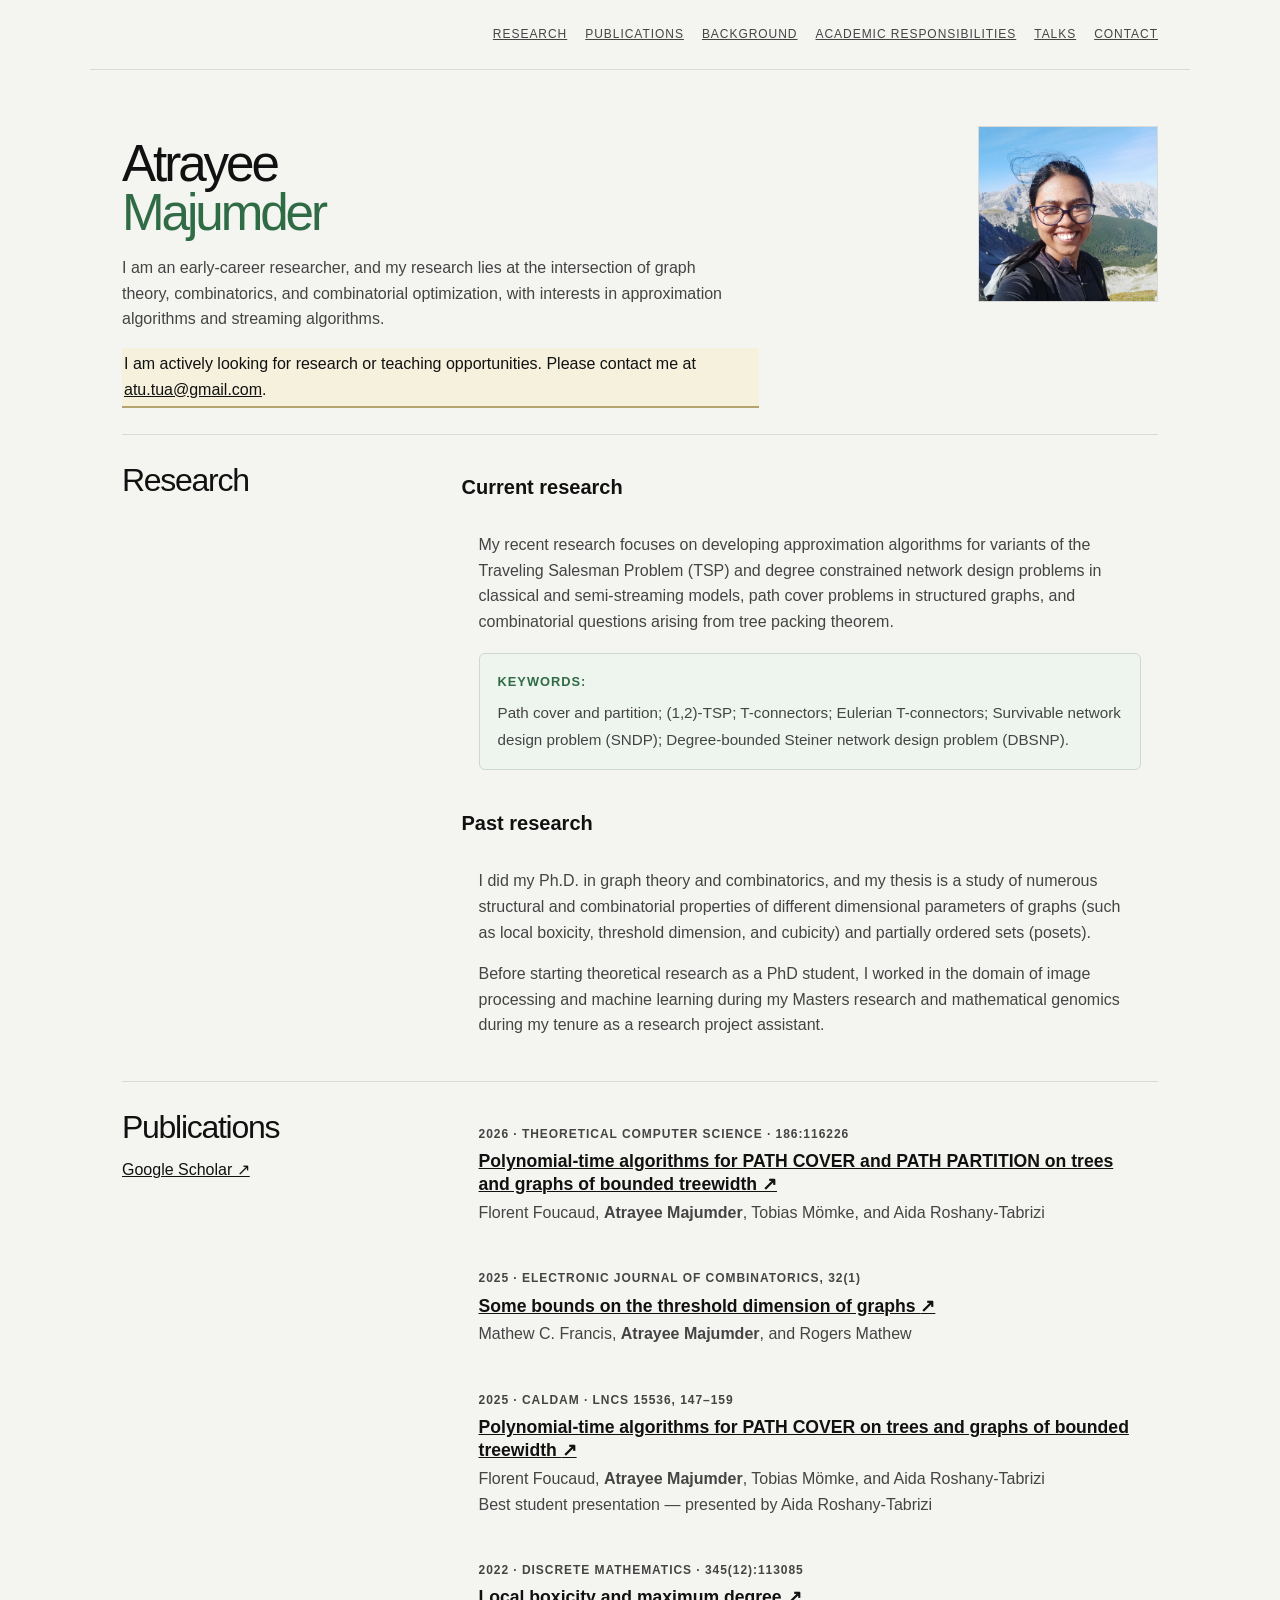
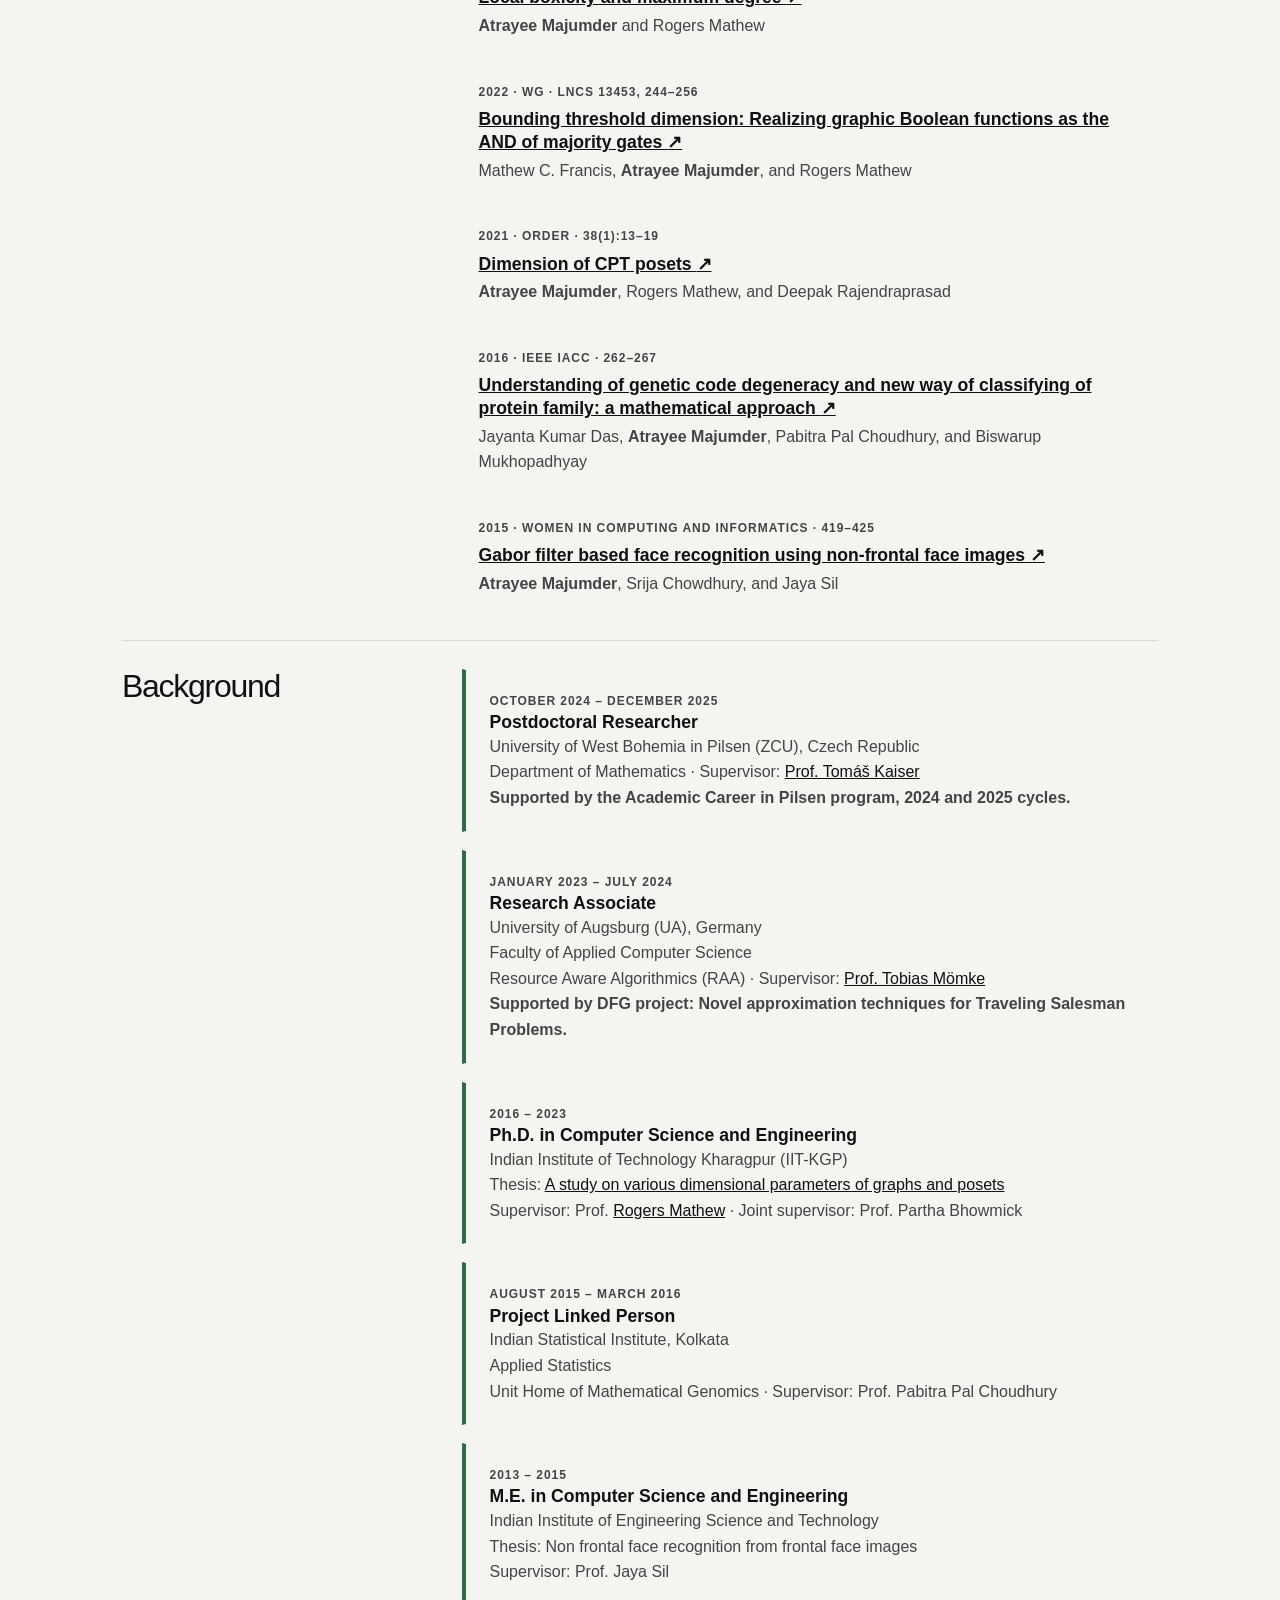
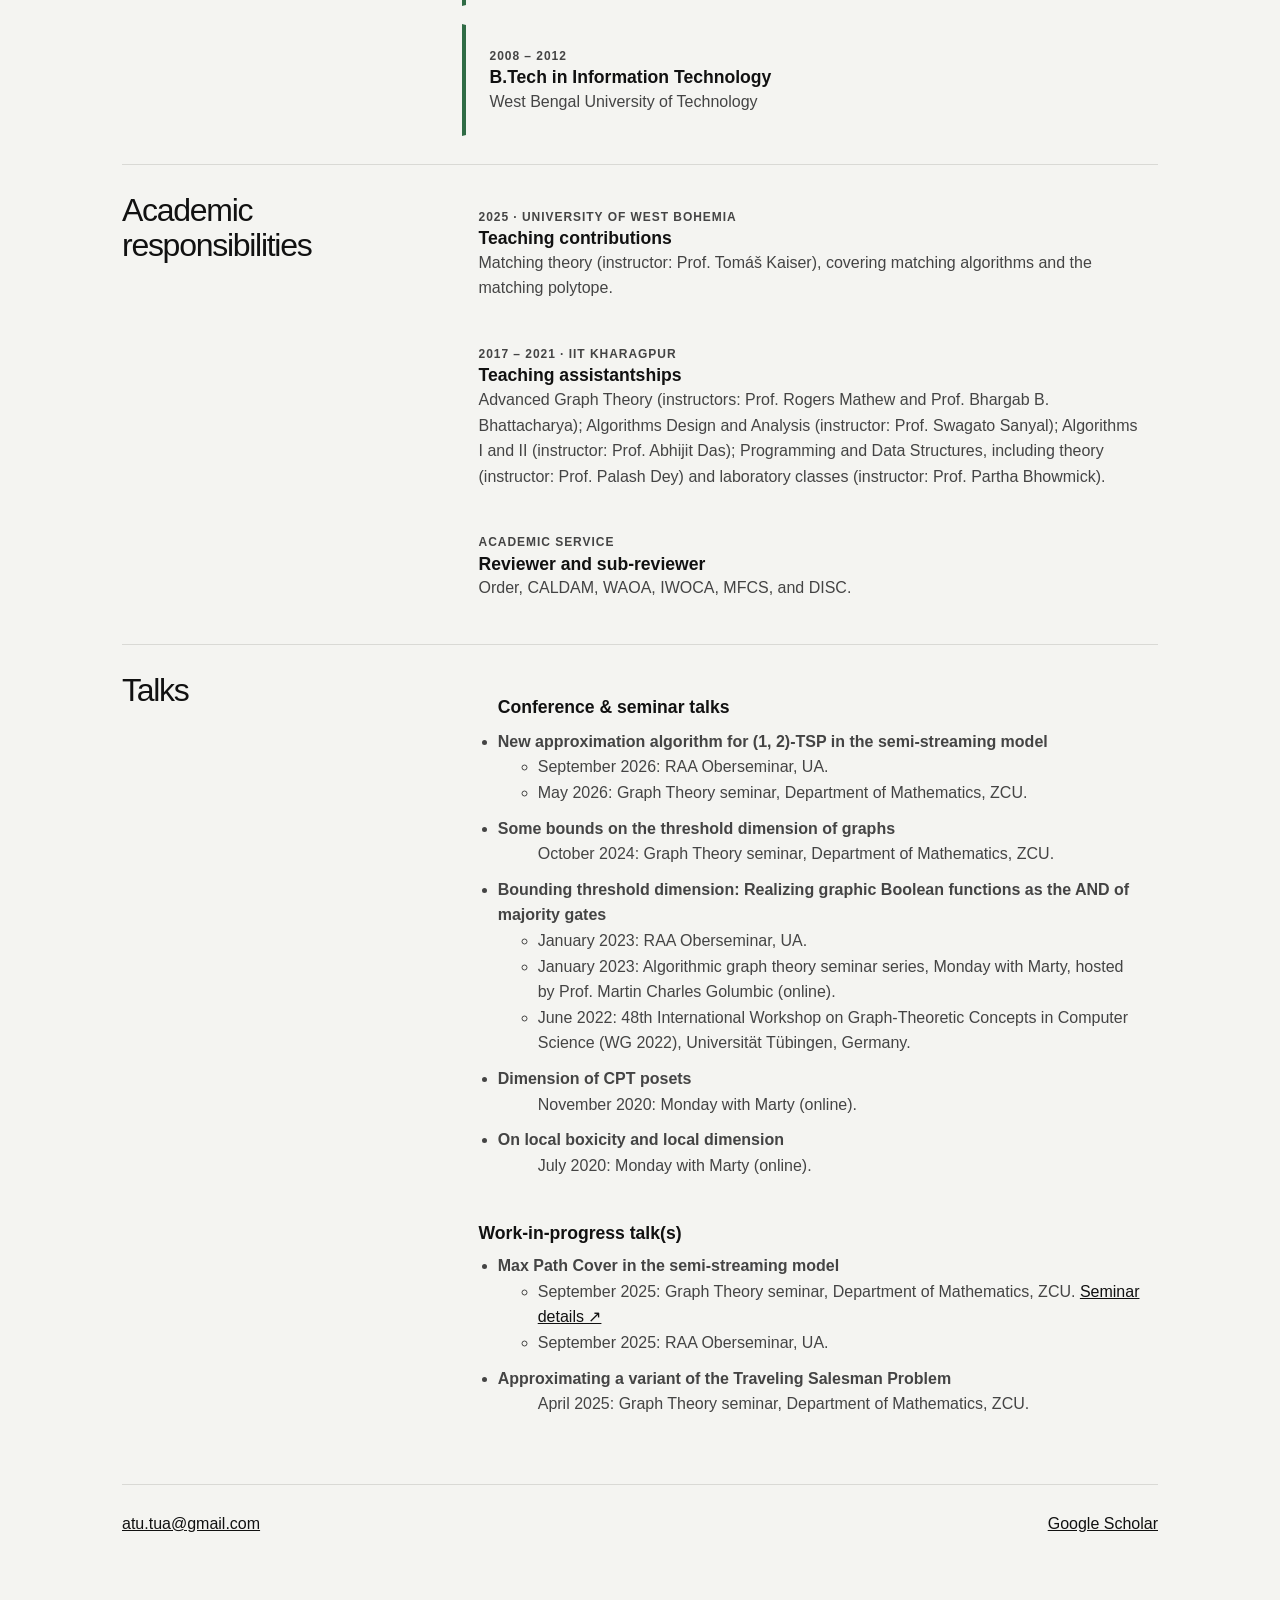
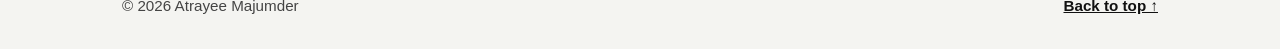
==== index.html @ 5eb3276d "Update index.html" ====
<!doctype html>
<html lang="en">
<head>
<meta charset="utf-8"><meta name="viewport" content="width=device-width,initial-scale=1">
<title>Atrayee Majumder | Graph Theory & Algorithms</title>
<meta name="description" content="Atrayee Majumder's academic website. Research in structural and algorithmic graph theory, combinatorics, approximation algorithms, and combinatorial optimization.">
<meta name="theme-color" content="#132e43">
<link rel="icon" href="favicon.svg" type="image/svg+xml"><link rel="stylesheet" href="styles.css">
</head>
<body>
<a class="skip" href="#main">Skip to content</a>
<header class="header"><nav aria-label="Main navigation"><a href="#research">Research</a><a href="#publications">Publications</a><a href="#experience">Background</a><a href="#teaching">Academic responsibilities</a><a href="#talks">Talks</a><a href="#contact">Contact</a></nav></header>
<main id="main">
<section class="hero" id="home"><div class="hero-copy"><h1>Atrayee<br><em>Majumder</em></h1><p class="bio">I am an early-career researcher, and my research lies at the intersection of graph theory, combinatorics, and combinatorial optimization, with interests in approximation algorithms and streaming algorithms.</p><p class="opportunity-highlight">I am actively looking for research or teaching opportunities. Please contact me at <a href="mailto:atu.tua@gmail.com">atu.tua@gmail.com</a>.</p></div><div class="hero-photo"><img src="IMG_20230916_101244.jpg" alt="Atrayee Majumder"></div></section>
<section class="section" id="research"><div class="section-heading"><h2>Research</h2></div><div class="section-body"><div class="research-subsection"><h3 class="research-subsection-title">Current research</h3><div class="research-item"><p>My recent research focuses on developing approximation algorithms for variants of the Traveling Salesman Problem (TSP) and degree constrained network design problems in classical and semi-streaming models, path cover problems in structured graphs, and combinatorial questions arising from tree packing theorem.</p><p class="research-keywords"><strong>Keywords:</strong> Path cover and partition; (1,2)-TSP; T-connectors; Eulerian T-connectors; Survivable network design problem (SNDP); Degree-bounded Steiner network design problem (DBSNP).</p></div></div><div class="research-subsection"><h3 class="research-subsection-title">Past research</h3><div class="research-item"><p>I did my Ph.D. in graph theory and combinatorics, and my thesis is a study of numerous structural and combinatorial properties of different dimensional parameters of graphs (such as local boxicity, threshold dimension, and cubicity) and partially ordered sets (posets).</p><p>Before starting theoretical research as a PhD student, I worked in the domain of image processing and machine learning during my Masters research and mathematical genomics during my tenure as a research project assistant.</p></div></div></div></section>
<section class="section publications" id="publications"><div class="section-heading"><h2>Publications</h2><a class="text-link" href="https://scholar.google.com/citations?user=UBncRQYAAAAJ&amp;hl=en">Google Scholar ↗</a></div><div class="section-body">
<article class="paper"><p class="venue">2026 · Theoretical Computer Science · 186:116226</p><h3><a href="https://www.sciencedirect.com/science/article/pii/S030439752600455X?via%3Dihub">Polynomial-time algorithms for PATH COVER and PATH PARTITION on trees and graphs of bounded treewidth <span aria-hidden="true">↗</span></a></h3><p>Florent Foucaud, <strong>Atrayee Majumder</strong>, Tobias Mömke, and Aida Roshany-Tabrizi</p></article>
<article class="paper"><p class="venue">2025 · Electronic Journal of Combinatorics, 32(1)</p><h3><a href="https://www.combinatorics.org/ojs/index.php/eljc/article/view/v32i1p33">Some bounds on the threshold dimension of graphs <span aria-hidden="true">↗</span></a></h3><p>Mathew C. Francis, <strong>Atrayee Majumder</strong>, and Rogers Mathew</p></article>
<article class="paper"><p class="venue">2025 · CALDAM · LNCS 15536, 147–159</p><h3><a href="https://doi.org/10.1007/978-3-031-83438-7_13">Polynomial-time algorithms for PATH COVER on trees and graphs of bounded treewidth <span aria-hidden="true">↗</span></a></h3><p>Florent Foucaud, <strong>Atrayee Majumder</strong>, Tobias Mömke, and Aida Roshany-Tabrizi</p><p class="note">Best student presentation — presented by Aida Roshany-Tabrizi</p></article>
<article class="paper"><p class="venue">2022 · Discrete Mathematics · 345(12):113085</p><h3><a href="https://doi.org/10.1016/j.disc.2022.113085">Local boxicity and maximum degree <span aria-hidden="true">↗</span></a></h3><p><strong>Atrayee Majumder</strong> and Rogers Mathew</p></article>
<article class="paper"><p class="venue">2022 · WG · LNCS 13453, 244–256</p><h3><a href="https://doi.org/10.1007/978-3-031-15914-5_18">Bounding threshold dimension: Realizing graphic Boolean functions as the AND of majority gates <span aria-hidden="true">↗</span></a></h3><p>Mathew C. Francis, <strong>Atrayee Majumder</strong>, and Rogers Mathew</p></article>
<article class="paper"><p class="venue">2021 · Order · 38(1):13–19</p><h3><a href="https://doi.org/10.1007/s11083-020-09524-5">Dimension of CPT posets <span aria-hidden="true">↗</span></a></h3><p><strong>Atrayee Majumder</strong>, Rogers Mathew, and Deepak Rajendraprasad</p></article>
<article class="paper"><p class="venue">2016 · IEEE IACC · 262–267</p><h3><a href="https://ieeexplore.ieee.org/abstract/document/7544846">Understanding of genetic code degeneracy and new way of classifying of protein family: a mathematical approach <span aria-hidden="true">↗</span></a></h3><p>Jayanta Kumar Das, <strong>Atrayee Majumder</strong>, Pabitra Pal Choudhury, and Biswarup Mukhopadhyay</p></article>
<article class="paper"><p class="venue">2015 · Women in Computing and Informatics · 419–425</p><h3><a href="https://doi.org/10.1145/2791405.2791505">Gabor filter based face recognition using non-frontal face images <span aria-hidden="true">↗</span></a></h3><p><strong>Atrayee Majumder</strong>, Srija Chowdhury, and Jaya Sil</p></article>
</div></section>
<section class="section" id="experience"><div class="section-heading"><p class="eyebrow">03 / Experience</p><h2>Background</h2></div><div class="section-body"><div class="timeline"><article><p class="venue">October 2024 – December 2025</p><h3>Postdoctoral Researcher</h3><p class="institution">University of West Bohemia in Pilsen (ZCU), Czech Republic</p><p>Department of Mathematics · Supervisor: <a href="https://home.zcu.cz/~kaisert/">Prof. Tomáš Kaiser</a></p><p class="note"><strong>Supported by the Academic Career in Pilsen program, 2024 and 2025 cycles.</strong></p></article><article><p class="venue">January 2023 – July 2024</p><h3>Research Associate</h3><p class="institution">University of Augsburg (UA), Germany</p><p>Faculty of Applied Computer Science <br>Resource Aware Algorithmics (RAA) · Supervisor: <a href="https://www.uni-augsburg.de/de/fakultaet/fai/informatik/prof/raa/team/tm/">Prof. Tobias Mömke</a></p><p class="note"><strong>Supported by DFG project: Novel approximation techniques for Traveling Salesman Problems.</strong></p></article><article><p class="venue">2016 – 2023</p><h3>Ph.D. in Computer Science and Engineering</h3><p class="institution">Indian Institute of Technology Kharagpur (IIT-KGP)</p><p>Thesis: <a href="http://www.idr.iitkgp.ac.in/xmlui/handle/123456789/13426">A study on various dimensional parameters of graphs and posets</a></p><p class="note">Supervisor: Prof. <a href="https://people.iith.ac.in/rogers/">Rogers Mathew</a> · Joint supervisor: Prof. Partha Bhowmick</p></article><article><p class="venue">August 2015 – March 2016</p><h3>Project Linked Person</h3><p class="institution">Indian Statistical Institute, Kolkata</p><p> Applied Statistics <br> Unit Home of Mathematical Genomics · Supervisor: Prof. Pabitra Pal Choudhury</p></article><article><p class="venue">2013 – 2015</p><h3>M.E. in Computer Science and Engineering</h3><p class="institution">Indian Institute of Engineering Science and Technology</p><p>Thesis: Non frontal face recognition from frontal face images</p><p class="note">Supervisor: Prof. Jaya Sil</p></article><article><p class="venue">2008 – 2012</p><h3>B.Tech in Information Technology</h3><p>West Bengal University of Technology</p></article></div></div></section>
<section class="section" id="teaching"><div class="section-heading"><h2>Academic responsibilities</h2></div><div class="section-body"><article class="teaching-block"><p class="venue">2025 · University of West Bohemia</p><h3>Teaching contributions</h3><p>Matching theory (instructor: Prof. Tomáš Kaiser), covering matching algorithms and the matching polytope.</p></article><article class="teaching-block"><p class="venue">2017 – 2021 · IIT Kharagpur</p><h3>Teaching assistantships</h3><p>Advanced Graph Theory (instructors: Prof. Rogers Mathew and Prof. Bhargab B. Bhattacharya); Algorithms Design and Analysis (instructor: Prof. Swagato Sanyal); Algorithms I and II (instructor: Prof. Abhijit Das); Programming and Data Structures, including theory (instructor: Prof. Palash Dey) and laboratory classes (instructor: Prof. Partha Bhowmick).</p></article><article class="teaching-block"><p class="venue">Academic service</p><h3>Reviewer and sub-reviewer</h3><p>Order, CALDAM, WAOA, IWOCA, MFCS, and DISC.</p></article></div></section>
<section class="section" id="talks"><div class="section-heading"><h2>Talks</h2></div><div class="section-body"><article class="teaching-block"><ul class="talks"><h3>Conference & seminar talks</h3><li><strong>New approximation algorithm for (1, 2)-TSP in the semi-streaming model</strong><ul><li>September 2026: RAA Oberseminar, UA.</li><li>May 2026: Graph Theory seminar, Department of Mathematics, ZCU.</li></ul></li><li><strong>Some bounds on the threshold dimension of graphs</strong><ul>October 2024: Graph Theory seminar, Department of Mathematics, ZCU.</ul></li><li><strong>Bounding threshold dimension: Realizing graphic Boolean functions as the AND of majority gates</strong><ul><li>January 2023: RAA Oberseminar, UA.</li><li>January 2023: Algorithmic graph theory seminar series, Monday with Marty, hosted by Prof. Martin Charles Golumbic (online).</li><li>June 2022: 48th International Workshop on Graph-Theoretic Concepts in Computer Science (WG 2022), Universität Tübingen, Germany.</li></ul></li><li><strong>Dimension of CPT posets</strong><ul>November 2020: Monday with Marty (online).</ul></li><li><strong>On local boxicity and local dimension</strong><ul>July 2020: Monday with Marty (online).</ul></li></ul></article><article class="teaching-block"><h3>Work-in-progress talk(s)</h3><ul class="talks"><li><strong>Max Path Cover in the semi-streaming model</strong><ul><li>September 2025: Graph Theory seminar, Department of Mathematics, ZCU. <a href="https://iti.zcu.cz/ce-iti/seminars/250930_Majumder.pdf">Seminar details ↗</a></li><li>September 2025: RAA Oberseminar, UA.</li></ul></li><li><strong>Approximating a variant of the Traveling Salesman Problem</strong><ul>April 2025: Graph Theory seminar, Department of Mathematics, ZCU.</ul></li></ul></article></div></section>
<section class="contact" id="contact"><a class="email" href="mailto:atu.tua@gmail.com">atu.tua@gmail.com</a><a href="https://scholar.google.com/citations?user=UBncRQYAAAAJ&amp;hl=en">Google Scholar</a></section>
</main><footer><p>© 2026 Atrayee Majumder</p><a href="#home">Back to top ↑</a></footer>
</body></html>
---- styles.css ----
﻿:root {
  --bg: #f5f1eb;
  --ink: #152534;
  --muted: #54657a;
  --blue: #2d5bdb;
  --line: rgba(21, 37, 52, 0.12);
}

* { box-sizing: border-box; }

html {
  scroll-behavior: smooth;
  scroll-padding-top: 90px;
}

body {
  margin: 0;
  background:
    radial-gradient(circle at top left, rgba(127, 156, 255, 0.18), transparent 22%),
    radial-gradient(circle at bottom right, rgba(203, 141, 78, 0.11), transparent 28%),
    var(--bg);
  color: var(--ink);
  font-family: 'Segoe UI', Arial, sans-serif;
  font-size: 16px;
  line-height: 1.7;
}

a {
  color: inherit;
  text-decoration: none;
  transition: color 0.2s ease, transform 0.2s ease, background 0.2s ease, border-color 0.2s ease;
}

a:hover {
  color: var(--blue);
}

a:focus-visible {
  outline: 3px solid rgba(45, 91, 219, 0.5);
  outline-offset: 4px;
}

p, h1, h2, h3, ul {
  margin: 0;
}

img {
  max-width: 100%;
  display: block;
}

.header, main, footer {
  max-width: 1240px;
  margin: 0 auto;
  padding-left: 64px;
  padding-right: 64px;
}

.header {
  position: sticky;
  top: 0;
  z-index: 10;
  min-height: 88px;
  display: flex;
  align-items: center;
  justify-content: flex-end;
  gap: 32px;
  background: rgba(245, 241, 235, 0.8);
  backdrop-filter: blur(12px);
  border-bottom: 1px solid rgba(21, 37, 52, 0.08);
}

nav {
  display: flex;
  flex-wrap: wrap;
  justify-content: flex-end;
  gap: 18px;
}

nav a {
  position: relative;
  padding: 10px 12px;
  font-size: 13px;
  letter-spacing: 0.08em;
  text-transform: uppercase;
  color: var(--muted);
  border-radius: 999px;
}

nav a:hover {
  color: var(--ink);
  background: rgba(45, 91, 219, 0.06);
}

main {
  padding-top: 20px;
  padding-bottom: 48px;
}

.hero {
  display: grid;
  grid-template-columns: minmax(0, 1.5fr) minmax(280px, 0.82fr);
  gap: 56px;
  align-items: center;
  padding: 72px 0 72px;
  border-top: 1px solid var(--line);
}

.hero-copy {
  max-width: 680px;
}

.eyebrow {
  text-transform: uppercase;
  font-size: 11px;
  font-weight: 700;
  letter-spacing: 0.18em;
}

.eyebrow {
  color: var(--blue);
}

h1 {
  margin: 18px 0 22px;
  font-size: clamp(54px, 6vw, 92px);
  line-height: 0.94;
  letter-spacing: -0.06em;
  font-weight: 400;
}

h1 em {
  color: var(--blue);
  font-style: normal;
}

.bio {
  max-width: 610px;
  margin-top: 18px;
  color: var(--muted);
  font-size: 1.04rem;
}

.section {
  display: grid;
  grid-template-columns: minmax(180px, 0.75fr) minmax(0, 1.9fr);
  gap: 44px;
  padding: 48px 0;
  border-top: 1px solid var(--line);
}

.section-heading {
  display: flex;
  flex-direction: column;
  gap: 18px;
}

.section-heading h2 {
  font-size: clamp(2.2rem, 3vw, 3.2rem);
  line-height: 1.05;
  letter-spacing: -0.05em;
  font-weight: 400;
}

.section-body {
  display: grid;
  gap: 22px;
}

.research-item h3,
.paper h3,
.timeline h3,
.teaching-block h3 {
  font-size: 1.26rem;
  line-height: 1.3;
  letter-spacing: -0.03em;
}

.research-item p,
.paper p,
.timeline p,
.teaching-block p,
.talks li {
  color: var(--muted);
}

.timeline {
  display: grid;
  gap: 18px;
}

.talks {
  padding-left: 1.2rem;
  display: grid;
  gap: 10px;
  margin-top: 8px;
}

footer {
  display: flex;
  align-items: center;
  justify-content: space-between;
  gap: 20px;
  padding-top: 24px;
  padding-bottom: 40px;
  color: var(--muted);
  font-size: 0.95rem;
}

footer a {
  color: var(--ink);
  font-weight: 600;
}

.skip {
  position: absolute;
  left: -9999px;
  top: auto;
}

.skip:focus {
  left: 18px;
  top: 18px;
  z-index: 20;
  padding: 10px 14px;
  background: var(--ink);
  color: #fff;
  border-radius: 10px;
}

@media (max-width: 980px) {
  .header, main, footer {
    padding-left: 28px;
    padding-right: 28px;
  }

  .hero,
  .section {
    grid-template-columns: 1fr;
  }

  .hero {
    gap: 28px;
    padding-top: 48px;
  }

  .section {
    gap: 28px;
  }
}

@media (max-width: 640px) {
  .header {
    flex-wrap: wrap;
    justify-content: center;
    padding-top: 16px;
    padding-bottom: 14px;
    min-height: auto;
  }

  nav {
    justify-content: center;
  }

  footer {
    flex-direction: column;
    align-items: flex-start;
  }

}

/* Plain desktop presentation */
:root {
  --bg: #f4f4f1;
  --ink: #111111;
  --muted: #444444;
  --line: #d9d9d5;
}

body {
  background: var(--bg);
  color: var(--ink);
  font-family: Arial, Helvetica, sans-serif;
  line-height: 1.6;
}

a { color: var(--ink); text-decoration: underline; }
a:hover { color: var(--muted); }

.header, main, footer {
  max-width: 1100px;
  padding-left: 32px;
  padding-right: 32px;
}

.header {
  position: static;
  min-height: 70px;
  justify-content: flex-end;
  border-bottom: 1px solid var(--line);
  background: var(--bg);
  backdrop-filter: none;
}

nav {
  gap: 18px;
  margin-left: auto;
}
nav a {
  padding: 0;
  font-size: 12px;
  text-transform: uppercase;
  letter-spacing: 0.08em;
  border-radius: 0;
}

main { padding-top: 20px; padding-bottom: 40px; }

.hero {
  grid-template-columns: 1.6fr 0.9fr;
  gap: 40px;
  align-items: start;
  padding: 36px 0 26px;
  border-top: 0;
}

.hero-copy { max-width: none; }
.hero-photo { text-align: right; }
.hero-photo img {
  display: inline-block;
  width: 180px;
  height: auto;
  border: 1px solid var(--line);
}

h1 {
  margin: 14px 0 18px;
  font-family: Arial, Helvetica, sans-serif;
  font-size: clamp(34px, 4vw, 58px);
  line-height: 0.95;
  letter-spacing: -0.06em;
  font-weight: normal;
}

h1 em { color: #2f6b45; }
.bio { margin-top: 14px; color: var(--muted); font-size: 1rem; }

.opportunity-highlight {
  display: inline-block;
  white-space: nowrap;
  margin-top: 16px;
  padding: 3px 2px 4px;
  border-bottom: 2px solid #b3a56d;
  background: #f5f1dc;
  color: var(--ink);
}

.section {
  grid-template-columns: 0.8fr 1.8fr;
  gap: 30px;
  padding: 28px 0;
  border-top: 1px solid var(--line);
}

.section-heading { gap: 12px; }
#experience .section-heading .eyebrow { display: none; }
.section-heading h2 {
  font-family: Arial, Helvetica, sans-serif;
  font-size: clamp(2rem, 2.5vw, 2.8rem);
  line-height: 1.1;
  letter-spacing: -0.04em;
  font-weight: normal;
}

.section-body { gap: 14px; }
.research-subsection { display: grid; gap: 14px; }
.research-subsection-title { margin: 8px 0 0; font-size: 1.25rem; font-weight: bold; }
.research-keywords {
  display: block;
  margin-top: 14px;
  padding: 10px 12px;
  border-left: 3px solid #2f6b45;
  background: #eef5ef;
  color: var(--muted);
  font-size: 0.9rem;
  line-height: 1.5;
}

.research-keywords strong {
  color: #2f6b45;
  font-weight: 700;
}
#research .research-subsection:last-child .research-item p + p { margin-top: 1em; }

.research-item,
.paper,
.teaching-block,
.timeline article {
  background: var(--bg);
  border: 1px solid transparent;
  border-radius: 0;
  box-shadow: none;
}

.research-item:hover,
.paper:hover,
.teaching-block:hover,
.timeline article:hover {
  border-color: transparent;
  box-shadow: 0 4px 14px rgba(47, 107, 69, 0.16);
}

.research-item { display: block; padding: 14px 16px; }
.research-item h3, .paper h3, .timeline h3, .teaching-block h3 {
  font-size: 1.1rem;
  line-height: 1.3;
  letter-spacing: 0;
}

.paper { padding: 14px 16px; }
.paper h3 { margin-top: 6px; margin-bottom: 4px; }
.paper p, .timeline p, .teaching-block p, .research-item p { color: var(--muted); }
.venue {
  font-size: 12px;
  font-weight: 700;
  letter-spacing: 0.08em;
  text-transform: uppercase;
  color: var(--muted);
}
.timeline { gap: 18px; }
.timeline article { padding: 22px 24px 20px; border-left: 4px solid #2f6b45; }
.teaching-block { padding: 14px 16px; }

.contact {
  display: flex;
  justify-content: space-between;
  align-items: center;
  gap: 20px;
  padding: 26px 0 0;
  margin-top: 24px;
  background: transparent;
  border-top: 1px solid var(--line);
  border-radius: 0;
  box-shadow: none;
}
.contact .email { color: var(--ink); font-size: 1rem; font-weight: normal; }
footer { padding-top: 18px; padding-bottom: 30px; }

@media (max-width: 980px) {
  .header, main, footer { padding-left: 28px; padding-right: 28px; }
  .hero, .section { grid-template-columns: 1.6fr 0.9fr; }
}

/* Allow the opportunity message to wrap */
.opportunity-highlight {
  white-space: normal;
  overflow-wrap: anywhere;
}

/* Mobile and tablet layout */
@media (max-width: 980px) {
  .hero,
  .section {
    grid-template-columns: minmax(0, 1fr);
    gap: 24px;
  }

  .hero-photo {
    text-align: left;
  }

  .hero-copy,
  .section-body {
    min-width: 0;
    overflow-wrap: anywhere;
  }
}

/* Smaller phones */
@media (max-width: 640px) {
  .header,
  main,
  footer {
    padding-left: 20px;
    padding-right: 20px;
  }

  nav {
    margin-left: 0;
    justify-content: center;
    gap: 8px 14px;
  }

  nav a {
    padding: 10px 0;
    font-size: 14px;
  }

  .contact {
    flex-direction: column;
    align-items: flex-start;
    overflow-wrap: anywhere;
  }
}
.research-item .research-keywords {
  margin-top: 18px;
  padding: 16px 18px;
  background: #eef5ef;
  border: 1px solid #cdd8cf;
  border-radius: 6px;
  color: #444;
  font-size: 0.95rem;
  line-height: 1.8;
  white-space: normal;
  overflow-wrap: anywhere;
}

.research-keywords strong {
  display: block;
  margin-bottom: 6px;
  color: #2f6b45;
  font-size: 0.8rem;
  font-weight: 700;
  letter-spacing: 0.08em;
  text-transform: uppercase;
}
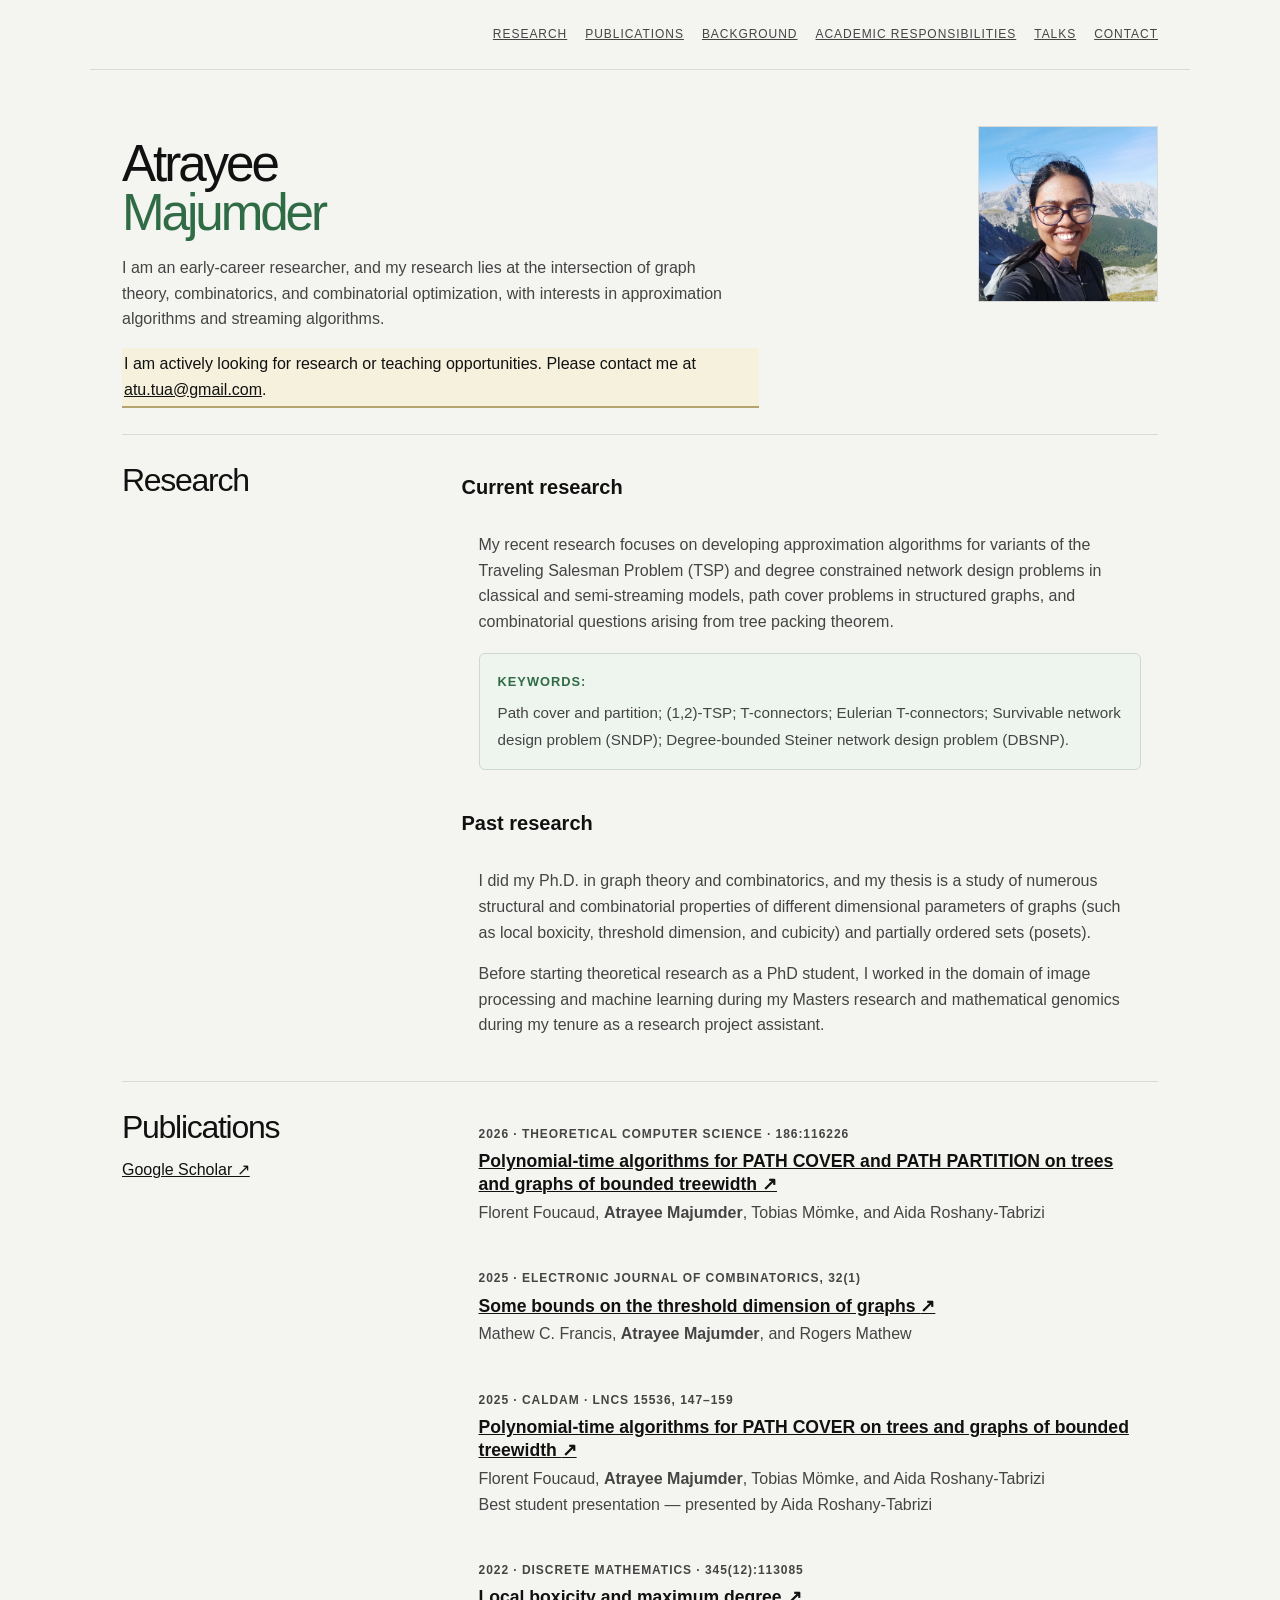
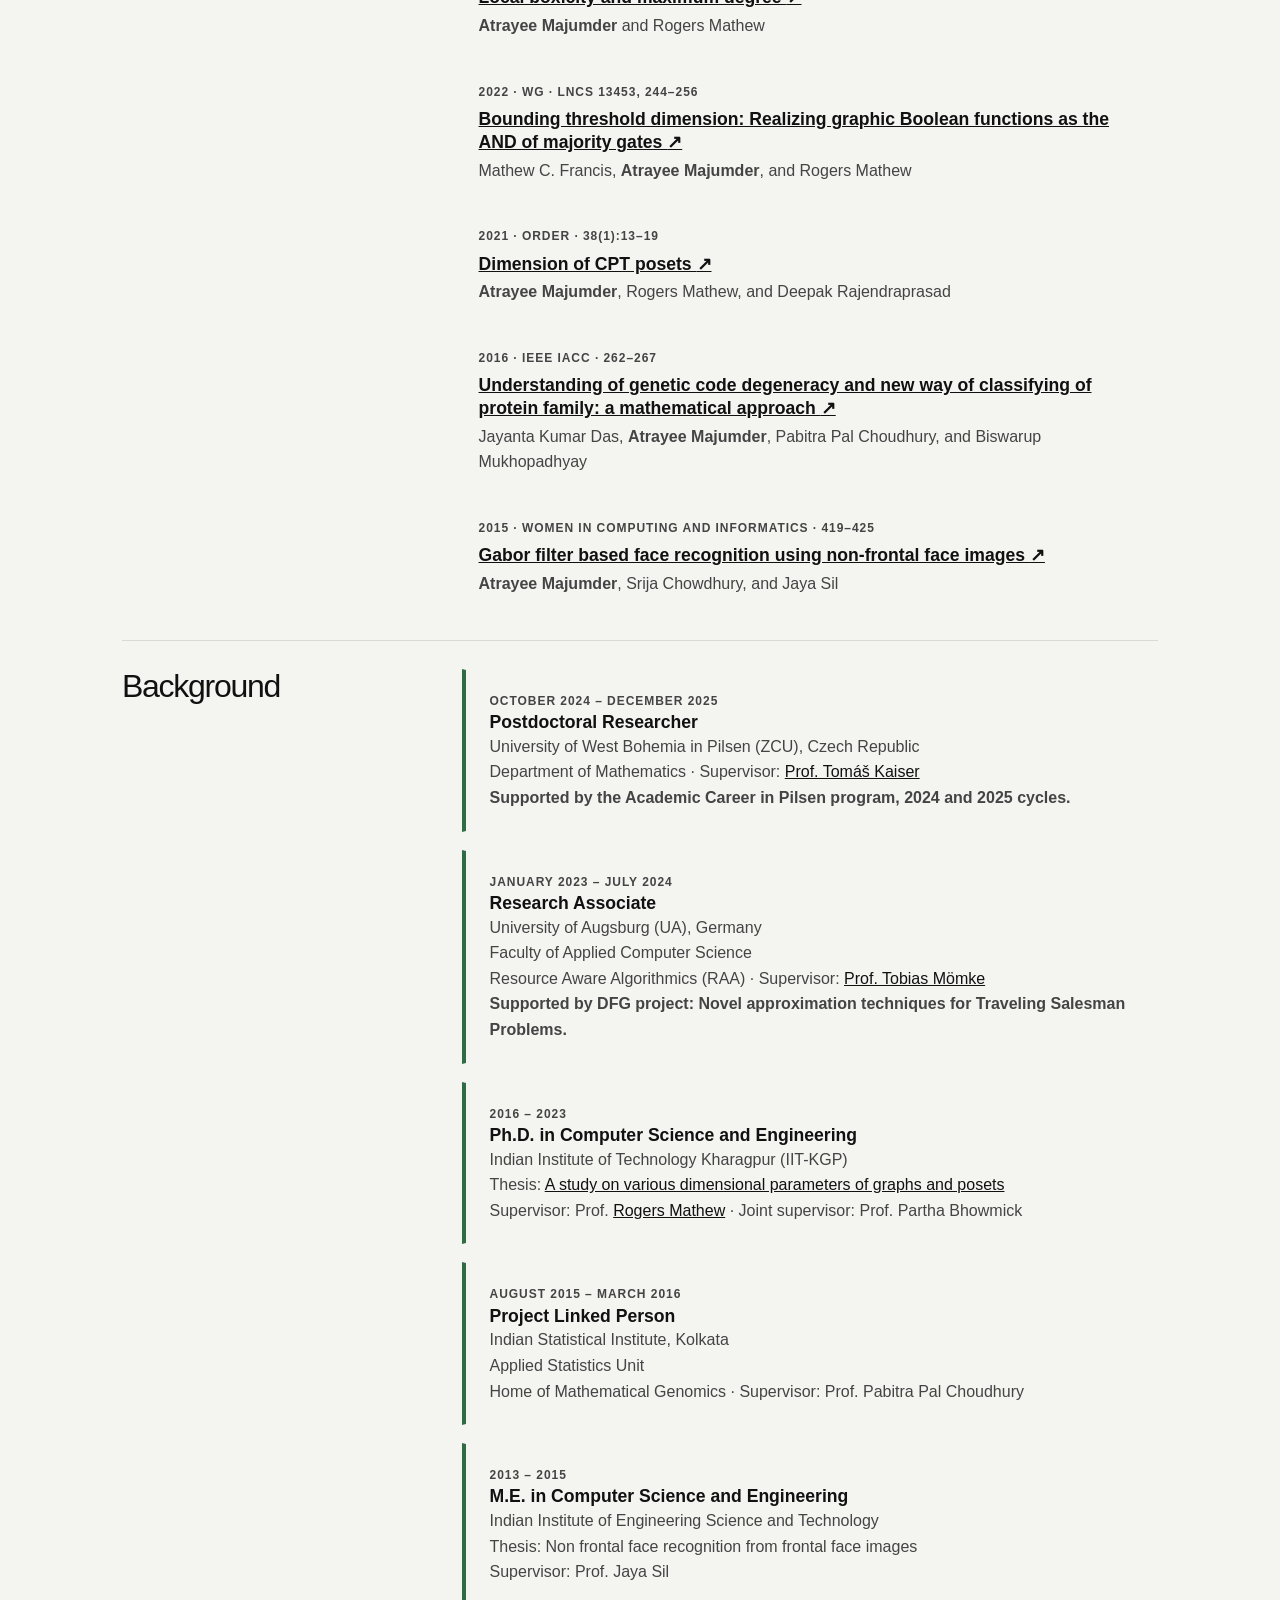
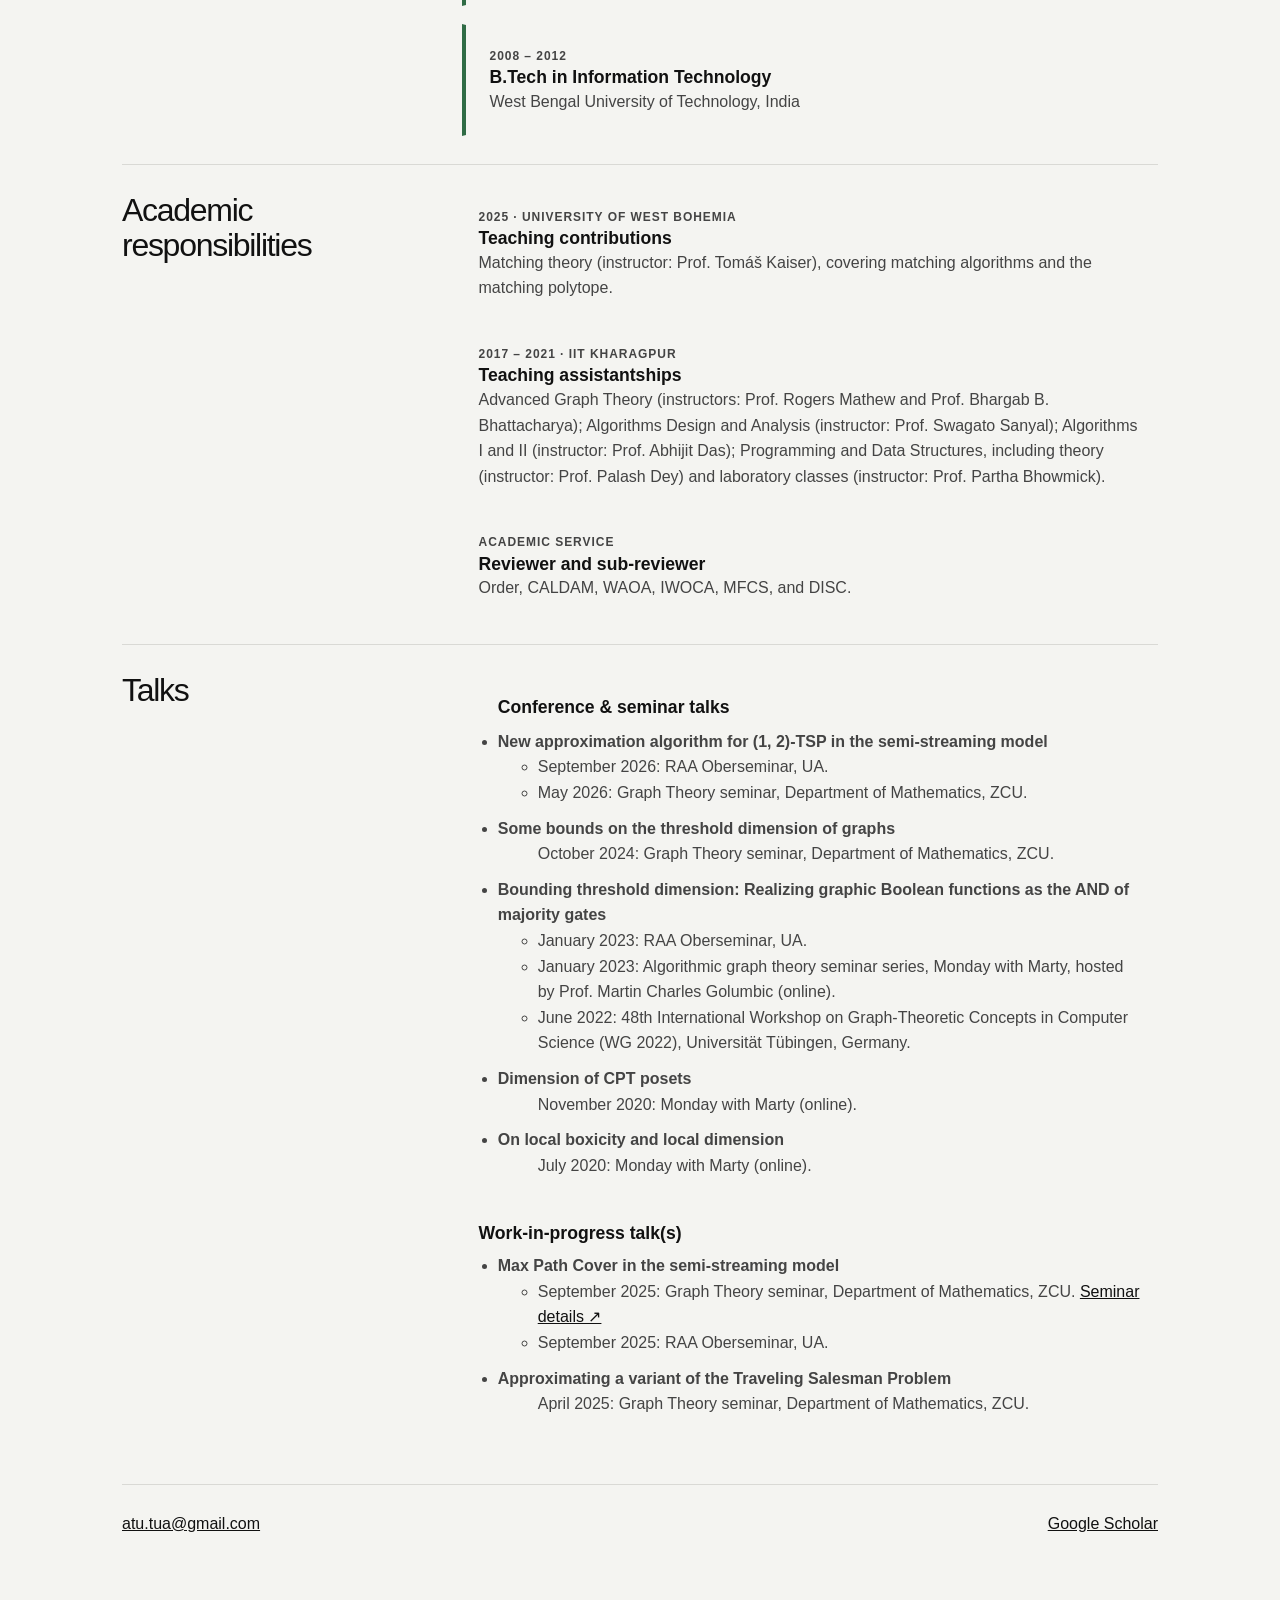
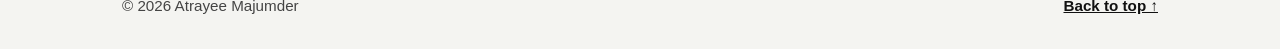
==== commit 11de0c95: "Update index.html" ====
--- a/index.html
+++ b/index.html
@@ -23,7 +23,7 @@
 <article class="paper"><p class="venue">2016 · IEEE IACC · 262–267</p><h3><a href="https://ieeexplore.ieee.org/abstract/document/7544846">Understanding of genetic code degeneracy and new way of classifying of protein family: a mathematical approach <span aria-hidden="true">↗</span></a></h3><p>Jayanta Kumar Das, <strong>Atrayee Majumder</strong>, Pabitra Pal Choudhury, and Biswarup Mukhopadhyay</p></article>
 <article class="paper"><p class="venue">2015 · Women in Computing and Informatics · 419–425</p><h3><a href="https://doi.org/10.1145/2791405.2791505">Gabor filter based face recognition using non-frontal face images <span aria-hidden="true">↗</span></a></h3><p><strong>Atrayee Majumder</strong>, Srija Chowdhury, and Jaya Sil</p></article>
 </div></section>
-<section class="section" id="experience"><div class="section-heading"><p class="eyebrow">03 / Experience</p><h2>Background</h2></div><div class="section-body"><div class="timeline"><article><p class="venue">October 2024 – December 2025</p><h3>Postdoctoral Researcher</h3><p class="institution">University of West Bohemia in Pilsen (ZCU), Czech Republic</p><p>Department of Mathematics · Supervisor: <a href="https://home.zcu.cz/~kaisert/">Prof. Tomáš Kaiser</a></p><p class="note"><strong>Supported by the Academic Career in Pilsen program, 2024 and 2025 cycles.</strong></p></article><article><p class="venue">January 2023 – July 2024</p><h3>Research Associate</h3><p class="institution">University of Augsburg (UA), Germany</p><p>Faculty of Applied Computer Science <br>Resource Aware Algorithmics (RAA) · Supervisor: <a href="https://www.uni-augsburg.de/de/fakultaet/fai/informatik/prof/raa/team/tm/">Prof. Tobias Mömke</a></p><p class="note"><strong>Supported by DFG project: Novel approximation techniques for Traveling Salesman Problems.</strong></p></article><article><p class="venue">2016 – 2023</p><h3>Ph.D. in Computer Science and Engineering</h3><p class="institution">Indian Institute of Technology Kharagpur (IIT-KGP)</p><p>Thesis: <a href="http://www.idr.iitkgp.ac.in/xmlui/handle/123456789/13426">A study on various dimensional parameters of graphs and posets</a></p><p class="note">Supervisor: Prof. <a href="https://people.iith.ac.in/rogers/">Rogers Mathew</a> · Joint supervisor: Prof. Partha Bhowmick</p></article><article><p class="venue">August 2015 – March 2016</p><h3>Project Linked Person</h3><p class="institution">Indian Statistical Institute, Kolkata</p><p> Applied Statistics <br> Unit Home of Mathematical Genomics · Supervisor: Prof. Pabitra Pal Choudhury</p></article><article><p class="venue">2013 – 2015</p><h3>M.E. in Computer Science and Engineering</h3><p class="institution">Indian Institute of Engineering Science and Technology</p><p>Thesis: Non frontal face recognition from frontal face images</p><p class="note">Supervisor: Prof. Jaya Sil</p></article><article><p class="venue">2008 – 2012</p><h3>B.Tech in Information Technology</h3><p>West Bengal University of Technology</p></article></div></div></section>
+<section class="section" id="experience"><div class="section-heading"><p class="eyebrow">03 / Experience</p><h2>Background</h2></div><div class="section-body"><div class="timeline"><article><p class="venue">October 2024 – December 2025</p><h3>Postdoctoral Researcher</h3><p class="institution">University of West Bohemia in Pilsen (ZCU), Czech Republic</p><p>Department of Mathematics · Supervisor: <a href="https://home.zcu.cz/~kaisert/">Prof. Tomáš Kaiser</a></p><p class="note"><strong>Supported by the Academic Career in Pilsen program, 2024 and 2025 cycles.</strong></p></article><article><p class="venue">January 2023 – July 2024</p><h3>Research Associate</h3><p class="institution">University of Augsburg (UA), Germany</p><p>Faculty of Applied Computer Science <br>Resource Aware Algorithmics (RAA) · Supervisor: <a href="https://www.uni-augsburg.de/de/fakultaet/fai/informatik/prof/raa/team/tm/">Prof. Tobias Mömke</a></p><p class="note"><strong>Supported by DFG project: Novel approximation techniques for Traveling Salesman Problems.</strong></p></article><article><p class="venue">2016 – 2023</p><h3>Ph.D. in Computer Science and Engineering</h3><p class="institution">Indian Institute of Technology Kharagpur (IIT-KGP)</p><p>Thesis: <a href="http://www.idr.iitkgp.ac.in/xmlui/handle/123456789/13426">A study on various dimensional parameters of graphs and posets</a></p><p class="note">Supervisor: Prof. <a href="https://people.iith.ac.in/rogers/">Rogers Mathew</a> · Joint supervisor: Prof. Partha Bhowmick</p></article><article><p class="venue">August 2015 – March 2016</p><h3>Project Linked Person</h3><p class="institution">Indian Statistical Institute, Kolkata</p><p> Applied Statistics Unit <br> Home of Mathematical Genomics · Supervisor: Prof. Pabitra Pal Choudhury</p></article><article><p class="venue">2013 – 2015</p><h3>M.E. in Computer Science and Engineering</h3><p class="institution">Indian Institute of Engineering Science and Technology</p><p>Thesis: Non frontal face recognition from frontal face images</p><p class="note">Supervisor: Prof. Jaya Sil</p></article><article><p class="venue">2008 – 2012</p><h3>B.Tech in Information Technology</h3><p>West Bengal University of Technology, India</p></article></div></div></section>
 <section class="section" id="teaching"><div class="section-heading"><h2>Academic responsibilities</h2></div><div class="section-body"><article class="teaching-block"><p class="venue">2025 · University of West Bohemia</p><h3>Teaching contributions</h3><p>Matching theory (instructor: Prof. Tomáš Kaiser), covering matching algorithms and the matching polytope.</p></article><article class="teaching-block"><p class="venue">2017 – 2021 · IIT Kharagpur</p><h3>Teaching assistantships</h3><p>Advanced Graph Theory (instructors: Prof. Rogers Mathew and Prof. Bhargab B. Bhattacharya); Algorithms Design and Analysis (instructor: Prof. Swagato Sanyal); Algorithms I and II (instructor: Prof. Abhijit Das); Programming and Data Structures, including theory (instructor: Prof. Palash Dey) and laboratory classes (instructor: Prof. Partha Bhowmick).</p></article><article class="teaching-block"><p class="venue">Academic service</p><h3>Reviewer and sub-reviewer</h3><p>Order, CALDAM, WAOA, IWOCA, MFCS, and DISC.</p></article></div></section>
 <section class="section" id="talks"><div class="section-heading"><h2>Talks</h2></div><div class="section-body"><article class="teaching-block"><ul class="talks"><h3>Conference & seminar talks</h3><li><strong>New approximation algorithm for (1, 2)-TSP in the semi-streaming model</strong><ul><li>September 2026: RAA Oberseminar, UA.</li><li>May 2026: Graph Theory seminar, Department of Mathematics, ZCU.</li></ul></li><li><strong>Some bounds on the threshold dimension of graphs</strong><ul>October 2024: Graph Theory seminar, Department of Mathematics, ZCU.</ul></li><li><strong>Bounding threshold dimension: Realizing graphic Boolean functions as the AND of majority gates</strong><ul><li>January 2023: RAA Oberseminar, UA.</li><li>January 2023: Algorithmic graph theory seminar series, Monday with Marty, hosted by Prof. Martin Charles Golumbic (online).</li><li>June 2022: 48th International Workshop on Graph-Theoretic Concepts in Computer Science (WG 2022), Universität Tübingen, Germany.</li></ul></li><li><strong>Dimension of CPT posets</strong><ul>November 2020: Monday with Marty (online).</ul></li><li><strong>On local boxicity and local dimension</strong><ul>July 2020: Monday with Marty (online).</ul></li></ul></article><article class="teaching-block"><h3>Work-in-progress talk(s)</h3><ul class="talks"><li><strong>Max Path Cover in the semi-streaming model</strong><ul><li>September 2025: Graph Theory seminar, Department of Mathematics, ZCU. <a href="https://iti.zcu.cz/ce-iti/seminars/250930_Majumder.pdf">Seminar details ↗</a></li><li>September 2025: RAA Oberseminar, UA.</li></ul></li><li><strong>Approximating a variant of the Traveling Salesman Problem</strong><ul>April 2025: Graph Theory seminar, Department of Mathematics, ZCU.</ul></li></ul></article></div></section>
 <section class="contact" id="contact"><a class="email" href="mailto:atu.tua@gmail.com">atu.tua@gmail.com</a><a href="https://scholar.google.com/citations?user=UBncRQYAAAAJ&amp;hl=en">Google Scholar</a></section>
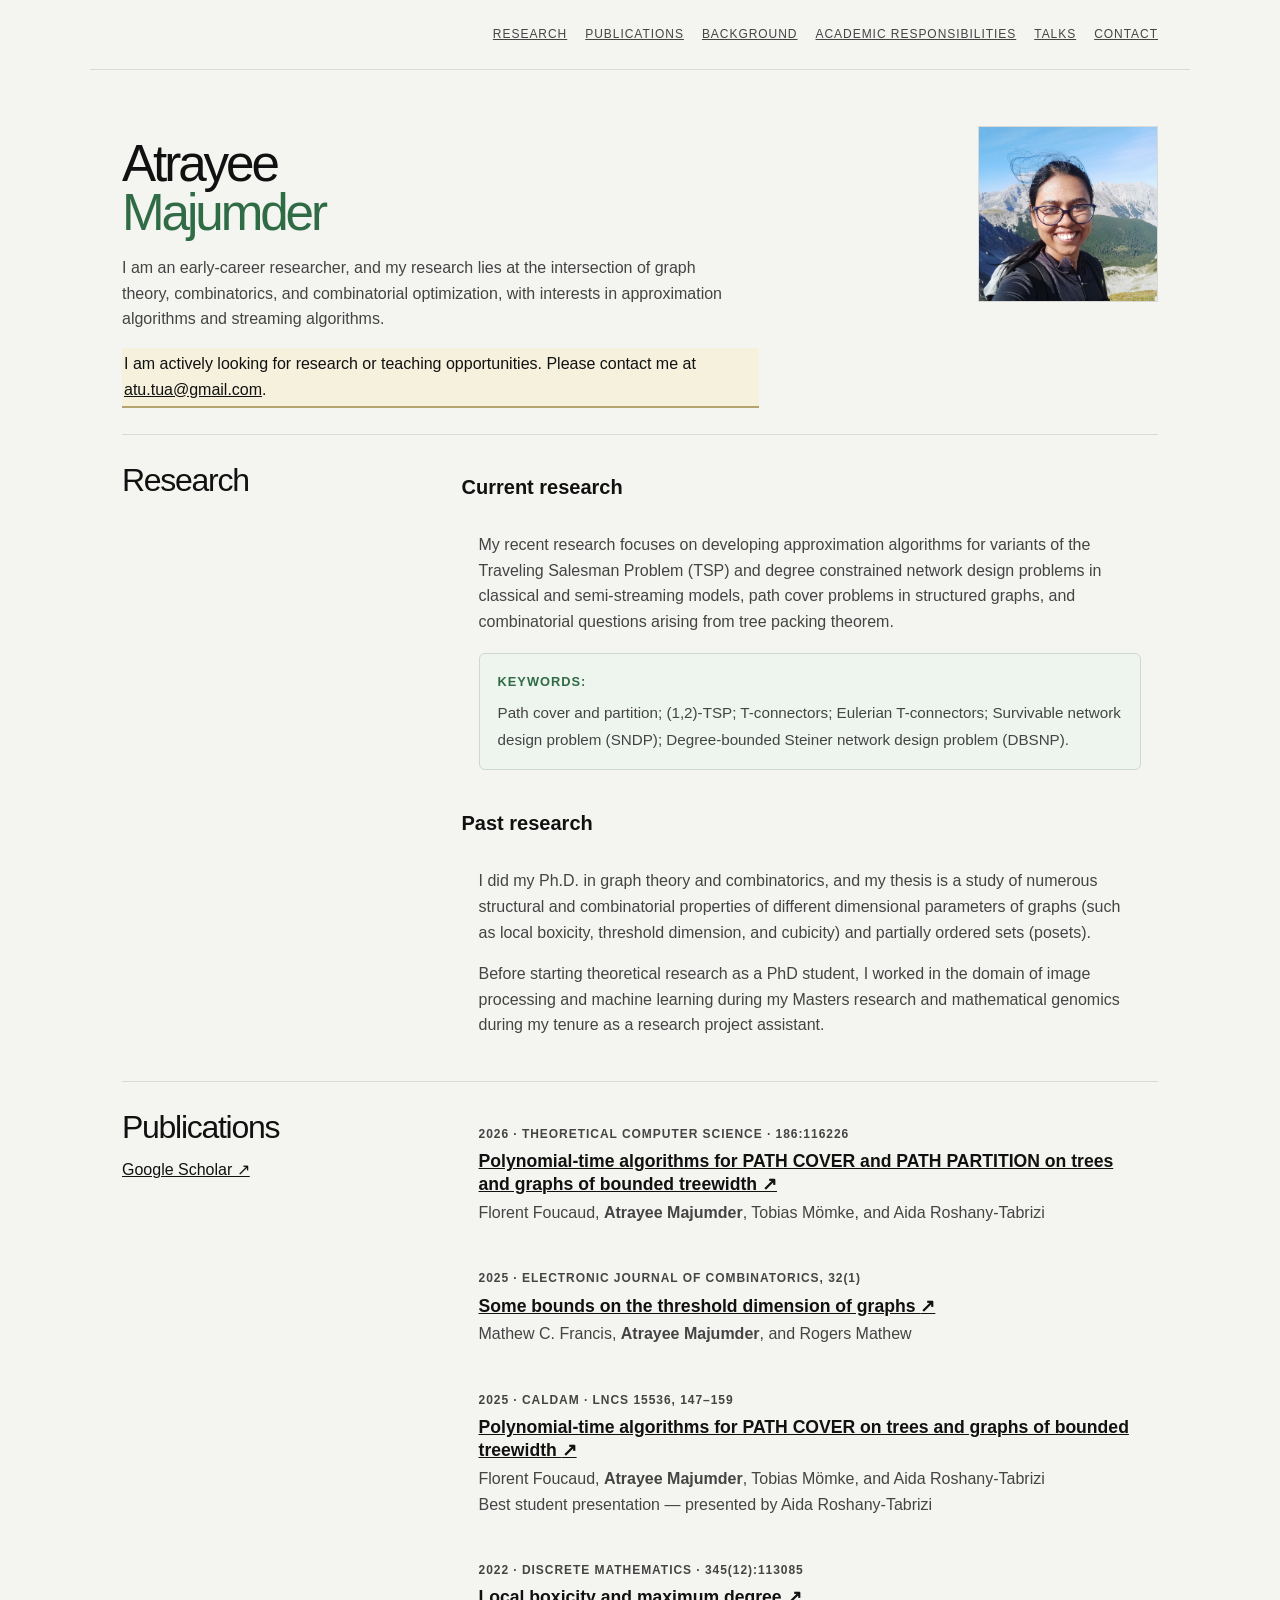
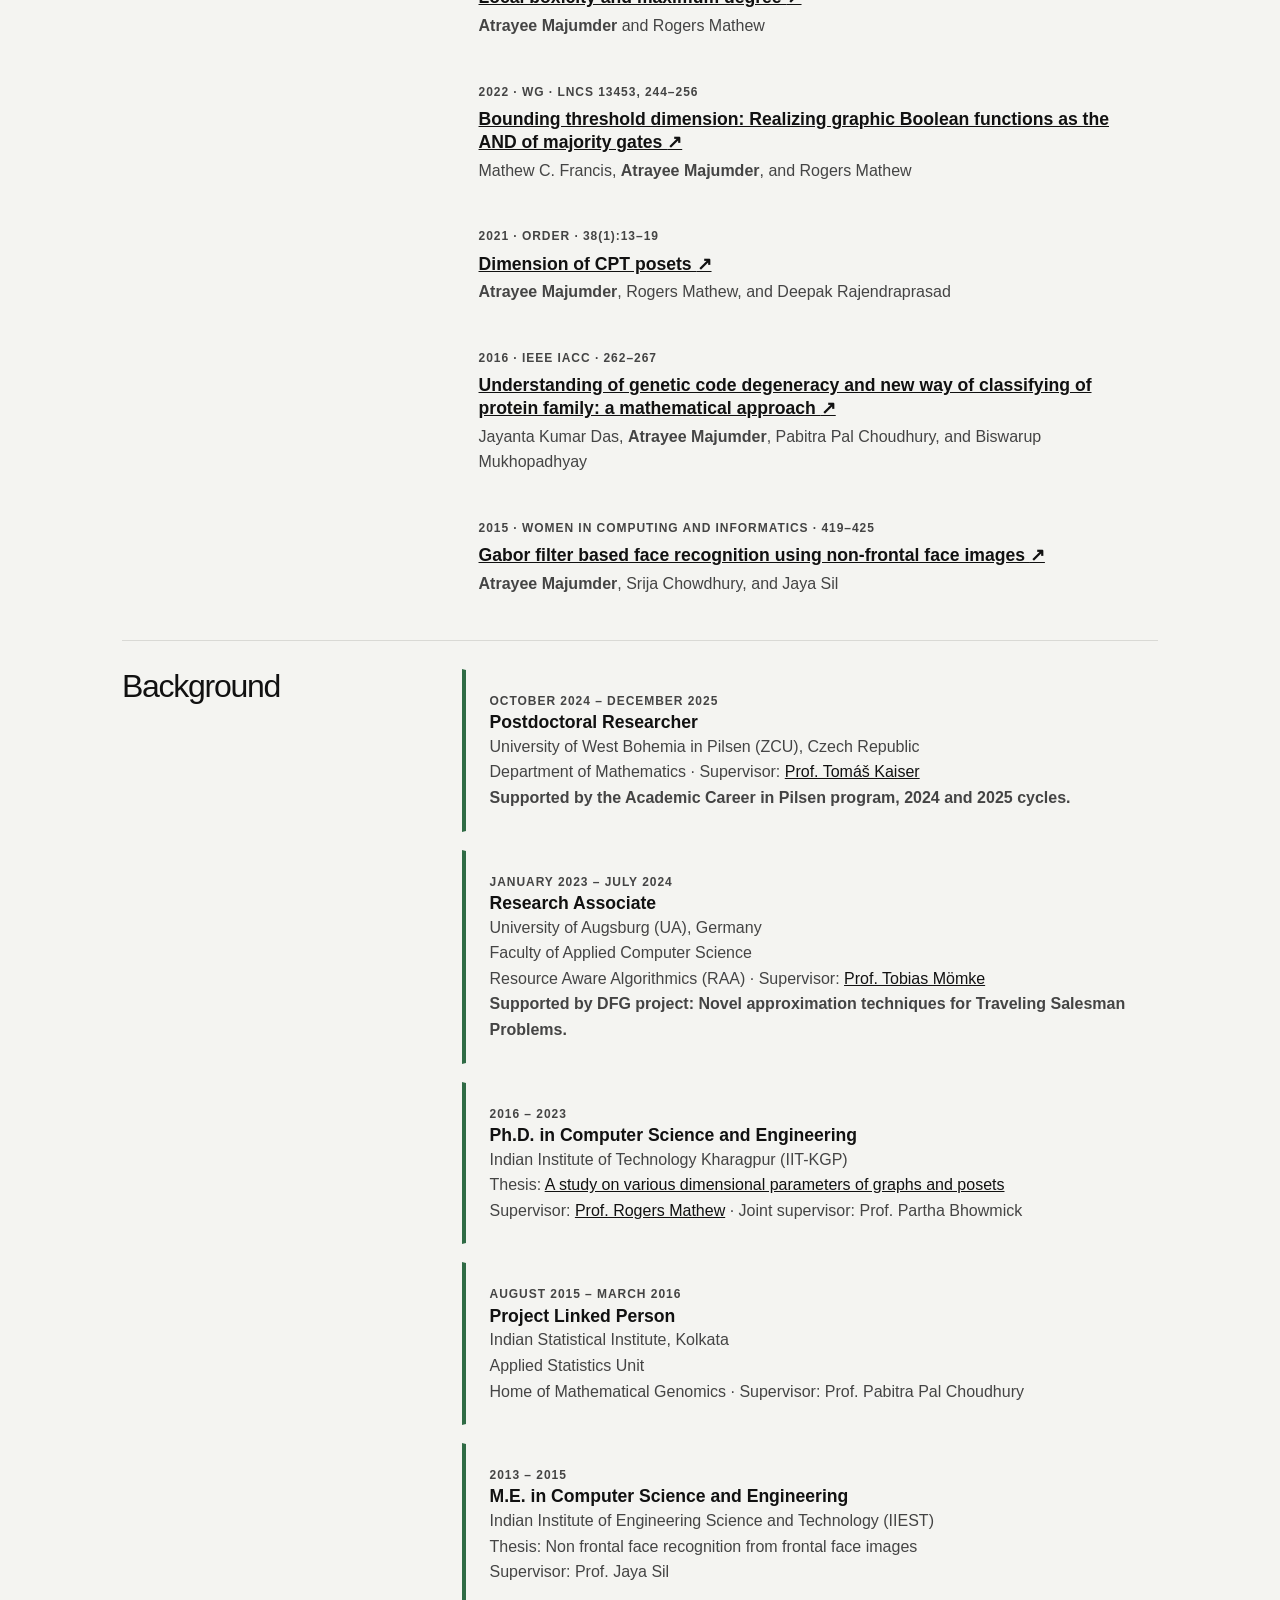
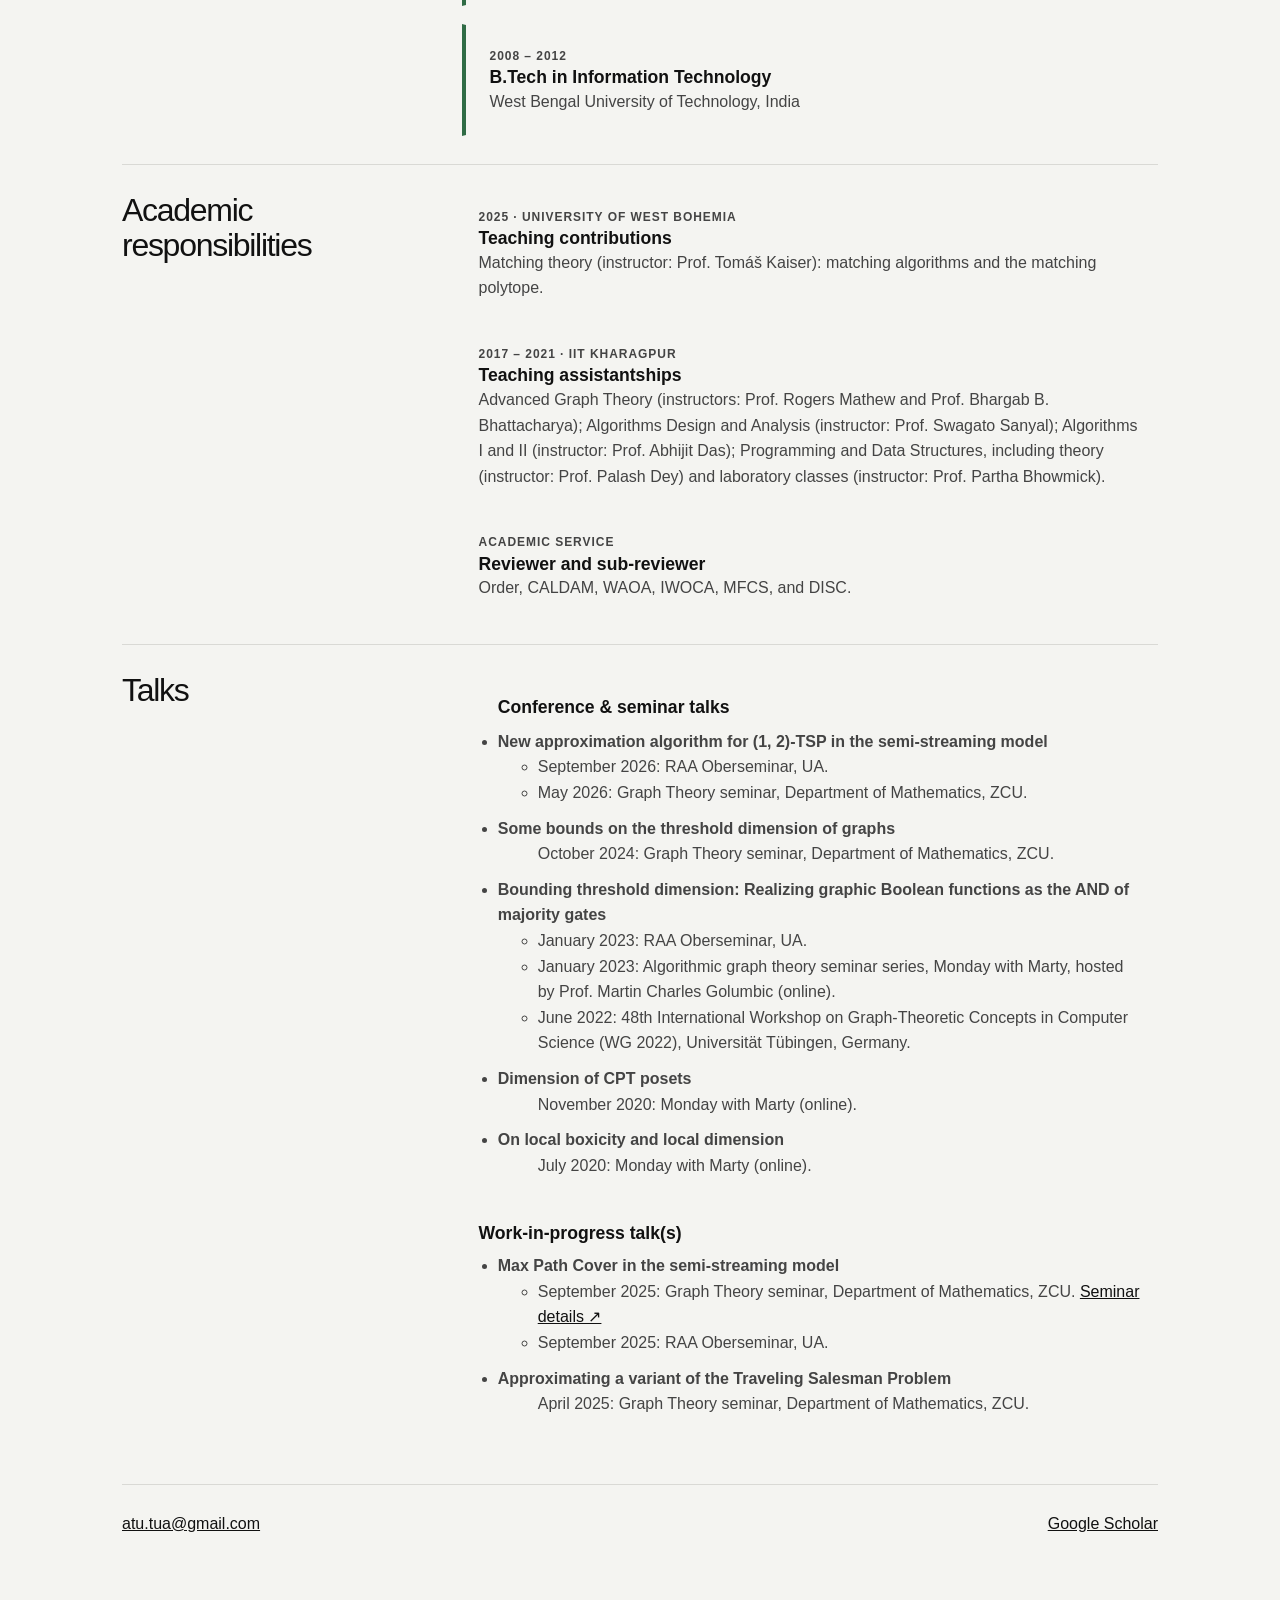
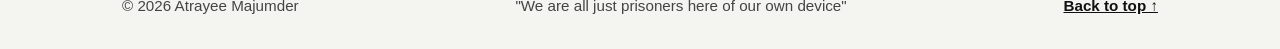
==== commit e3ff6230: "Update index.html" ====
--- a/index.html
+++ b/index.html
@@ -23,9 +23,9 @@
 <article class="paper"><p class="venue">2016 · IEEE IACC · 262–267</p><h3><a href="https://ieeexplore.ieee.org/abstract/document/7544846">Understanding of genetic code degeneracy and new way of classifying of protein family: a mathematical approach <span aria-hidden="true">↗</span></a></h3><p>Jayanta Kumar Das, <strong>Atrayee Majumder</strong>, Pabitra Pal Choudhury, and Biswarup Mukhopadhyay</p></article>
 <article class="paper"><p class="venue">2015 · Women in Computing and Informatics · 419–425</p><h3><a href="https://doi.org/10.1145/2791405.2791505">Gabor filter based face recognition using non-frontal face images <span aria-hidden="true">↗</span></a></h3><p><strong>Atrayee Majumder</strong>, Srija Chowdhury, and Jaya Sil</p></article>
 </div></section>
-<section class="section" id="experience"><div class="section-heading"><p class="eyebrow">03 / Experience</p><h2>Background</h2></div><div class="section-body"><div class="timeline"><article><p class="venue">October 2024 – December 2025</p><h3>Postdoctoral Researcher</h3><p class="institution">University of West Bohemia in Pilsen (ZCU), Czech Republic</p><p>Department of Mathematics · Supervisor: <a href="https://home.zcu.cz/~kaisert/">Prof. Tomáš Kaiser</a></p><p class="note"><strong>Supported by the Academic Career in Pilsen program, 2024 and 2025 cycles.</strong></p></article><article><p class="venue">January 2023 – July 2024</p><h3>Research Associate</h3><p class="institution">University of Augsburg (UA), Germany</p><p>Faculty of Applied Computer Science <br>Resource Aware Algorithmics (RAA) · Supervisor: <a href="https://www.uni-augsburg.de/de/fakultaet/fai/informatik/prof/raa/team/tm/">Prof. Tobias Mömke</a></p><p class="note"><strong>Supported by DFG project: Novel approximation techniques for Traveling Salesman Problems.</strong></p></article><article><p class="venue">2016 – 2023</p><h3>Ph.D. in Computer Science and Engineering</h3><p class="institution">Indian Institute of Technology Kharagpur (IIT-KGP)</p><p>Thesis: <a href="http://www.idr.iitkgp.ac.in/xmlui/handle/123456789/13426">A study on various dimensional parameters of graphs and posets</a></p><p class="note">Supervisor: Prof. <a href="https://people.iith.ac.in/rogers/">Rogers Mathew</a> · Joint supervisor: Prof. Partha Bhowmick</p></article><article><p class="venue">August 2015 – March 2016</p><h3>Project Linked Person</h3><p class="institution">Indian Statistical Institute, Kolkata</p><p> Applied Statistics Unit <br> Home of Mathematical Genomics · Supervisor: Prof. Pabitra Pal Choudhury</p></article><article><p class="venue">2013 – 2015</p><h3>M.E. in Computer Science and Engineering</h3><p class="institution">Indian Institute of Engineering Science and Technology</p><p>Thesis: Non frontal face recognition from frontal face images</p><p class="note">Supervisor: Prof. Jaya Sil</p></article><article><p class="venue">2008 – 2012</p><h3>B.Tech in Information Technology</h3><p>West Bengal University of Technology, India</p></article></div></div></section>
-<section class="section" id="teaching"><div class="section-heading"><h2>Academic responsibilities</h2></div><div class="section-body"><article class="teaching-block"><p class="venue">2025 · University of West Bohemia</p><h3>Teaching contributions</h3><p>Matching theory (instructor: Prof. Tomáš Kaiser), covering matching algorithms and the matching polytope.</p></article><article class="teaching-block"><p class="venue">2017 – 2021 · IIT Kharagpur</p><h3>Teaching assistantships</h3><p>Advanced Graph Theory (instructors: Prof. Rogers Mathew and Prof. Bhargab B. Bhattacharya); Algorithms Design and Analysis (instructor: Prof. Swagato Sanyal); Algorithms I and II (instructor: Prof. Abhijit Das); Programming and Data Structures, including theory (instructor: Prof. Palash Dey) and laboratory classes (instructor: Prof. Partha Bhowmick).</p></article><article class="teaching-block"><p class="venue">Academic service</p><h3>Reviewer and sub-reviewer</h3><p>Order, CALDAM, WAOA, IWOCA, MFCS, and DISC.</p></article></div></section>
+<section class="section" id="experience"><div class="section-heading"><p class="eyebrow">03 / Experience</p><h2>Background</h2></div><div class="section-body"><div class="timeline"><article><p class="venue">October 2024 – December 2025</p><h3>Postdoctoral Researcher</h3><p class="institution">University of West Bohemia in Pilsen (ZCU), Czech Republic</p><p>Department of Mathematics · Supervisor: <a href="https://home.zcu.cz/~kaisert/">Prof. Tomáš Kaiser</a></p><p class="note"><strong>Supported by the Academic Career in Pilsen program, 2024 and 2025 cycles.</strong></p></article><article><p class="venue">January 2023 – July 2024</p><h3>Research Associate</h3><p class="institution">University of Augsburg (UA), Germany</p><p>Faculty of Applied Computer Science <br>Resource Aware Algorithmics (RAA) · Supervisor: <a href="https://www.uni-augsburg.de/de/fakultaet/fai/informatik/prof/raa/team/tm/">Prof. Tobias Mömke</a></p><p class="note"><strong>Supported by DFG project: Novel approximation techniques for Traveling Salesman Problems.</strong></p></article><article><p class="venue">2016 – 2023</p><h3>Ph.D. in Computer Science and Engineering</h3><p class="institution">Indian Institute of Technology Kharagpur (IIT-KGP)</p><p>Thesis: <a href="http://www.idr.iitkgp.ac.in/xmlui/handle/123456789/13426">A study on various dimensional parameters of graphs and posets</a></p><p class="note">Supervisor: <a href="https://people.iith.ac.in/rogers/">Prof. Rogers Mathew</a> · Joint supervisor: Prof. Partha Bhowmick</p></article><article><p class="venue">August 2015 – March 2016</p><h3>Project Linked Person</h3><p class="institution">Indian Statistical Institute, Kolkata</p><p> Applied Statistics Unit <br> Home of Mathematical Genomics · Supervisor: Prof. Pabitra Pal Choudhury</p></article><article><p class="venue">2013 – 2015</p><h3>M.E. in Computer Science and Engineering</h3><p class="institution">Indian Institute of Engineering Science and Technology (IIEST)</p><p>Thesis: Non frontal face recognition from frontal face images</p><p class="note">Supervisor: Prof. Jaya Sil</p></article><article><p class="venue">2008 – 2012</p><h3>B.Tech in Information Technology</h3><p>West Bengal University of Technology, India</p></article></div></div></section>
+<section class="section" id="teaching"><div class="section-heading"><h2>Academic responsibilities</h2></div><div class="section-body"><article class="teaching-block"><p class="venue">2025 · University of West Bohemia</p><h3>Teaching contributions</h3><p>Matching theory (instructor: Prof. Tomáš Kaiser): matching algorithms and the matching polytope.</p></article><article class="teaching-block"><p class="venue">2017 – 2021 · IIT Kharagpur</p><h3>Teaching assistantships</h3><p>Advanced Graph Theory (instructors: Prof. Rogers Mathew and Prof. Bhargab B. Bhattacharya); Algorithms Design and Analysis (instructor: Prof. Swagato Sanyal); Algorithms I and II (instructor: Prof. Abhijit Das); Programming and Data Structures, including theory (instructor: Prof. Palash Dey) and laboratory classes (instructor: Prof. Partha Bhowmick).</p></article><article class="teaching-block"><p class="venue">Academic service</p><h3>Reviewer and sub-reviewer</h3><p>Order, CALDAM, WAOA, IWOCA, MFCS, and DISC.</p></article></div></section>
 <section class="section" id="talks"><div class="section-heading"><h2>Talks</h2></div><div class="section-body"><article class="teaching-block"><ul class="talks"><h3>Conference & seminar talks</h3><li><strong>New approximation algorithm for (1, 2)-TSP in the semi-streaming model</strong><ul><li>September 2026: RAA Oberseminar, UA.</li><li>May 2026: Graph Theory seminar, Department of Mathematics, ZCU.</li></ul></li><li><strong>Some bounds on the threshold dimension of graphs</strong><ul>October 2024: Graph Theory seminar, Department of Mathematics, ZCU.</ul></li><li><strong>Bounding threshold dimension: Realizing graphic Boolean functions as the AND of majority gates</strong><ul><li>January 2023: RAA Oberseminar, UA.</li><li>January 2023: Algorithmic graph theory seminar series, Monday with Marty, hosted by Prof. Martin Charles Golumbic (online).</li><li>June 2022: 48th International Workshop on Graph-Theoretic Concepts in Computer Science (WG 2022), Universität Tübingen, Germany.</li></ul></li><li><strong>Dimension of CPT posets</strong><ul>November 2020: Monday with Marty (online).</ul></li><li><strong>On local boxicity and local dimension</strong><ul>July 2020: Monday with Marty (online).</ul></li></ul></article><article class="teaching-block"><h3>Work-in-progress talk(s)</h3><ul class="talks"><li><strong>Max Path Cover in the semi-streaming model</strong><ul><li>September 2025: Graph Theory seminar, Department of Mathematics, ZCU. <a href="https://iti.zcu.cz/ce-iti/seminars/250930_Majumder.pdf">Seminar details ↗</a></li><li>September 2025: RAA Oberseminar, UA.</li></ul></li><li><strong>Approximating a variant of the Traveling Salesman Problem</strong><ul>April 2025: Graph Theory seminar, Department of Mathematics, ZCU.</ul></li></ul></article></div></section>
 <section class="contact" id="contact"><a class="email" href="mailto:atu.tua@gmail.com">atu.tua@gmail.com</a><a href="https://scholar.google.com/citations?user=UBncRQYAAAAJ&amp;hl=en">Google Scholar</a></section>
-</main><footer><p>© 2026 Atrayee Majumder</p><a href="#home">Back to top ↑</a></footer>
+</main><footer><p>© 2026 Atrayee Majumder</p>"We are all just prisoners here of our own device"<a href="#home">Back to top ↑</a></footer>
 </body></html>
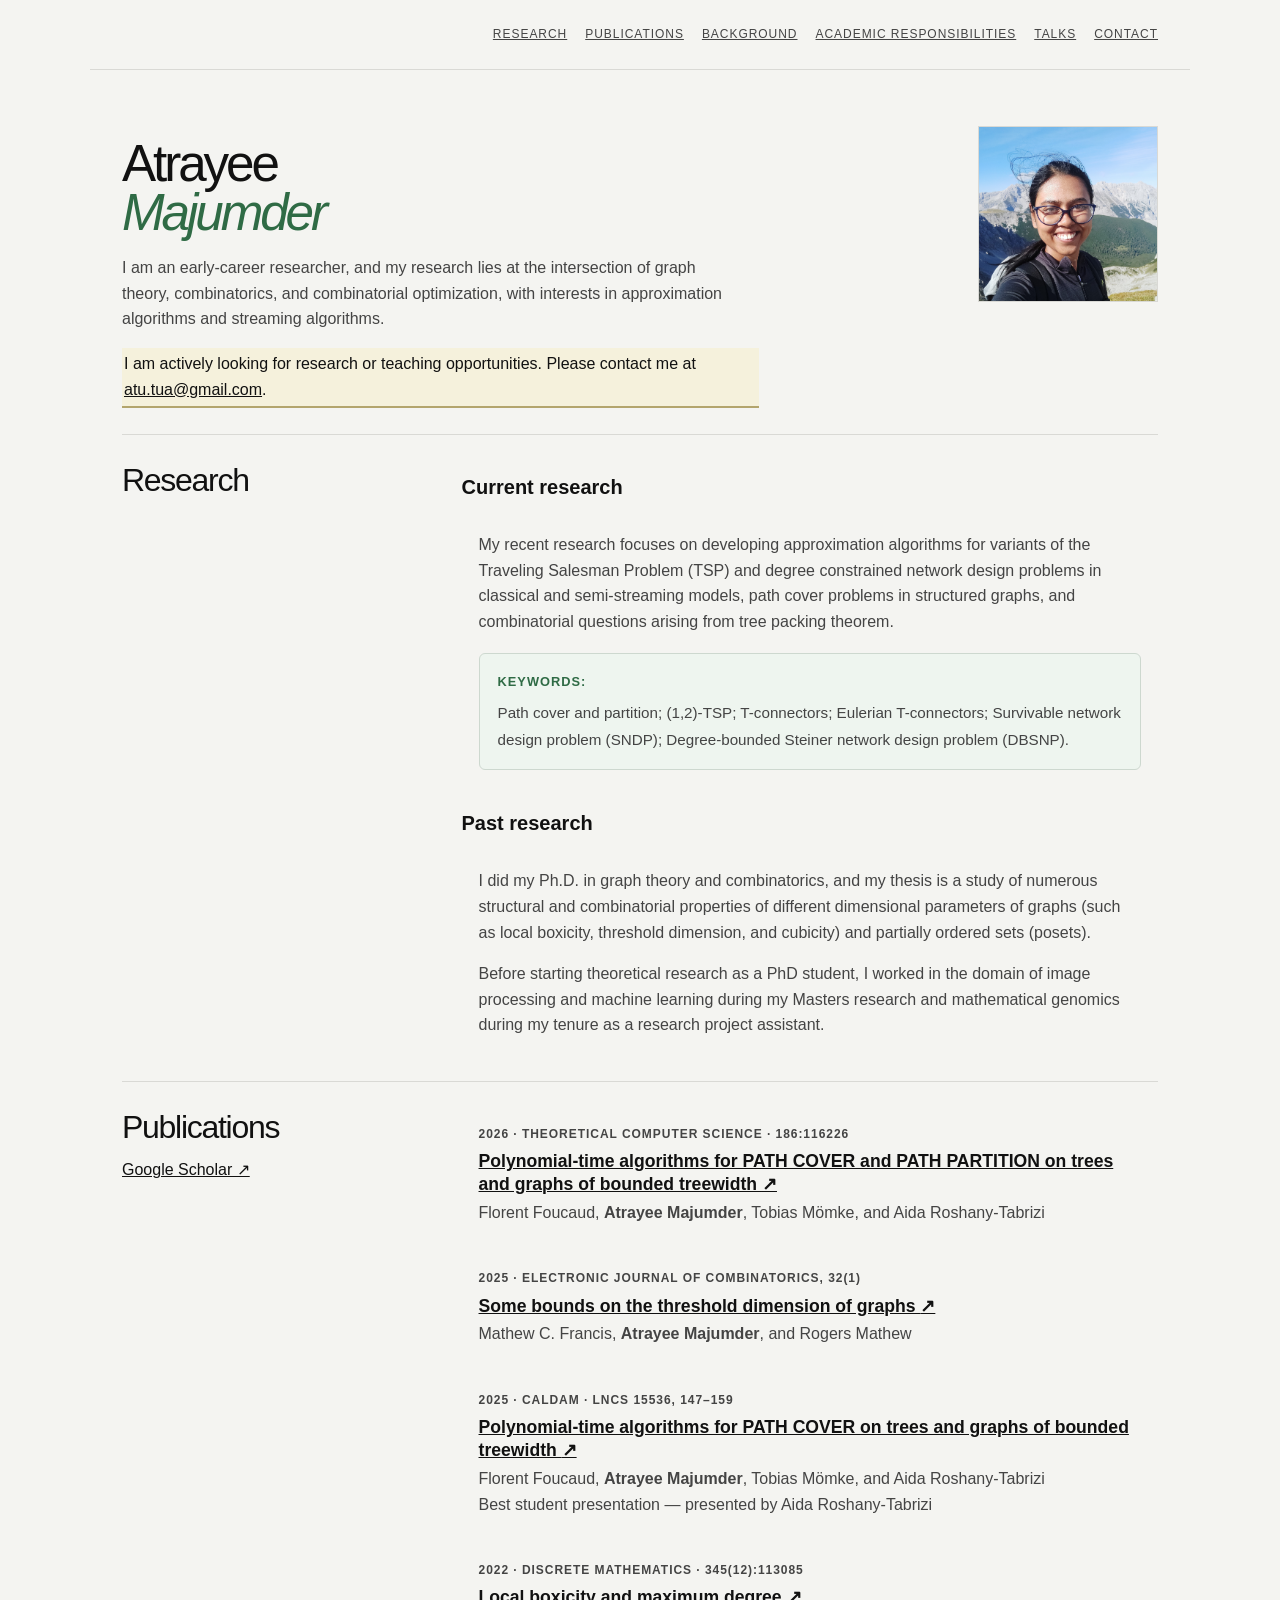
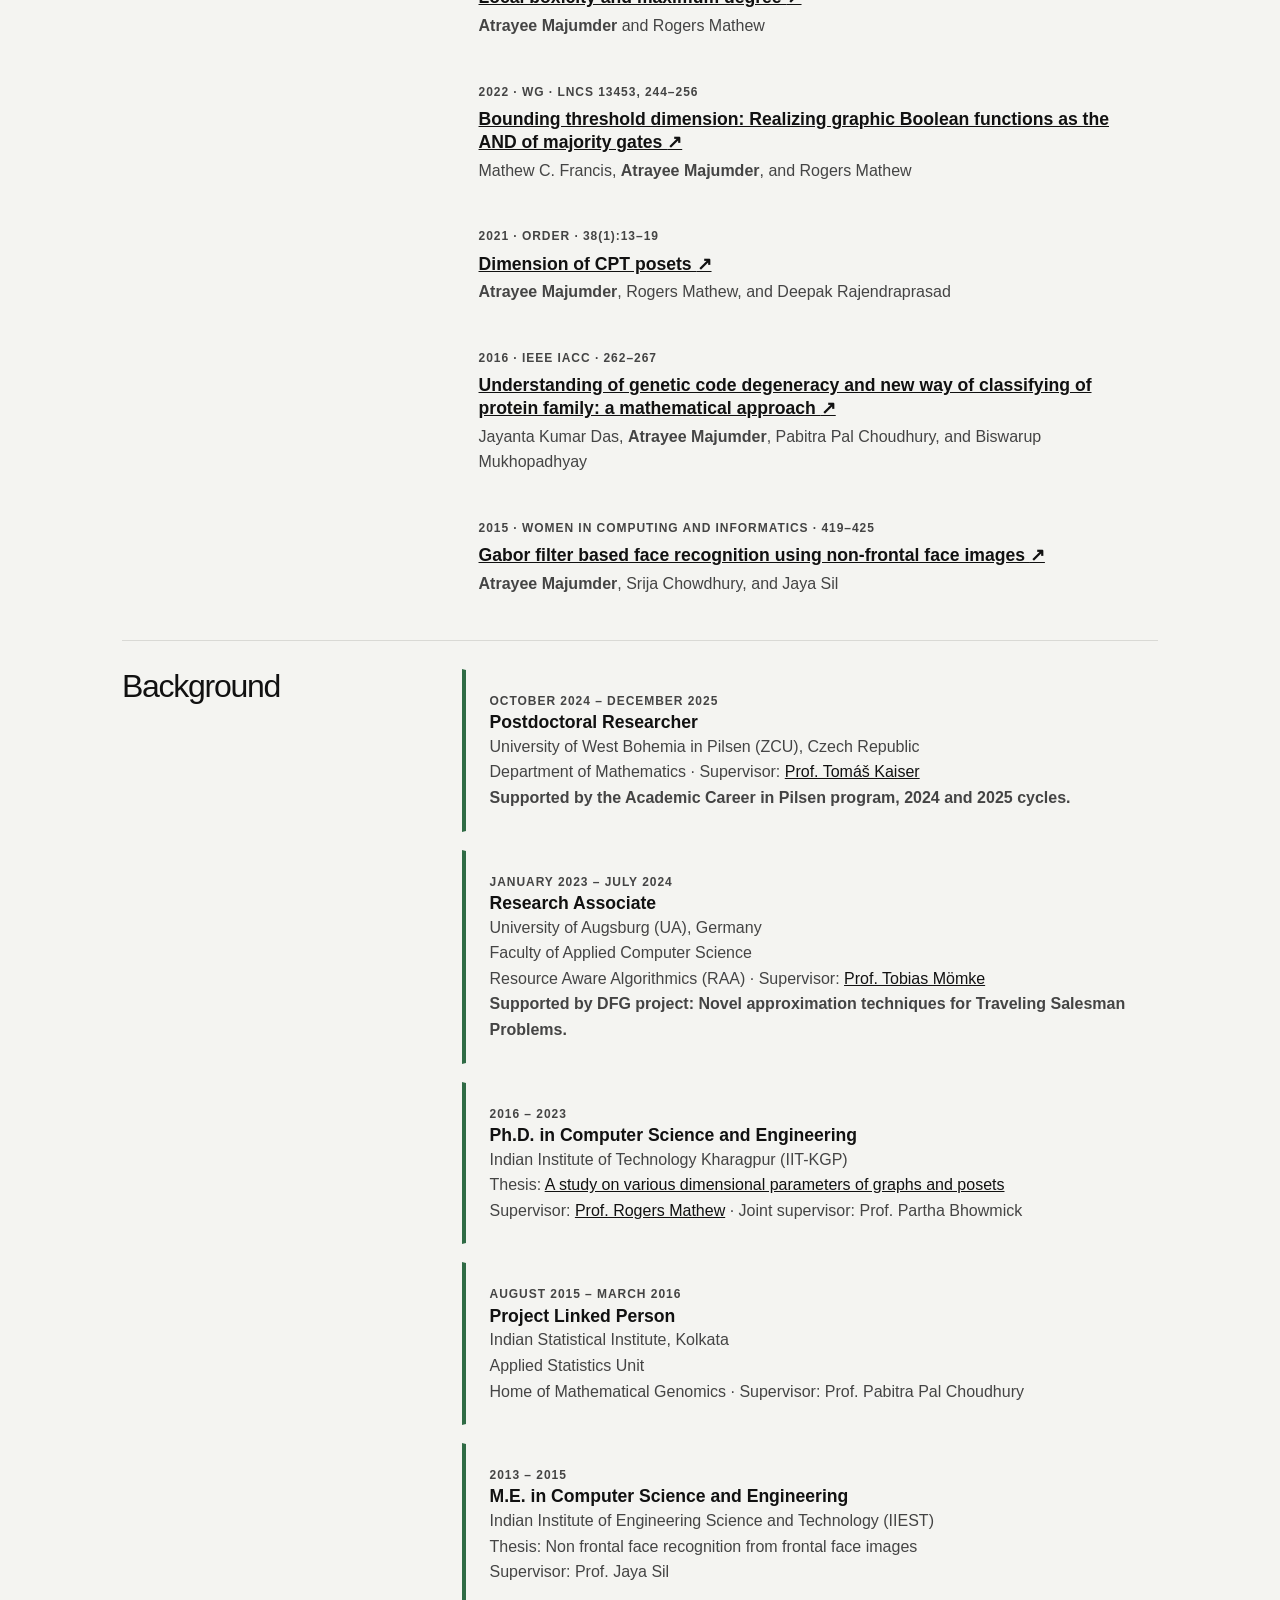
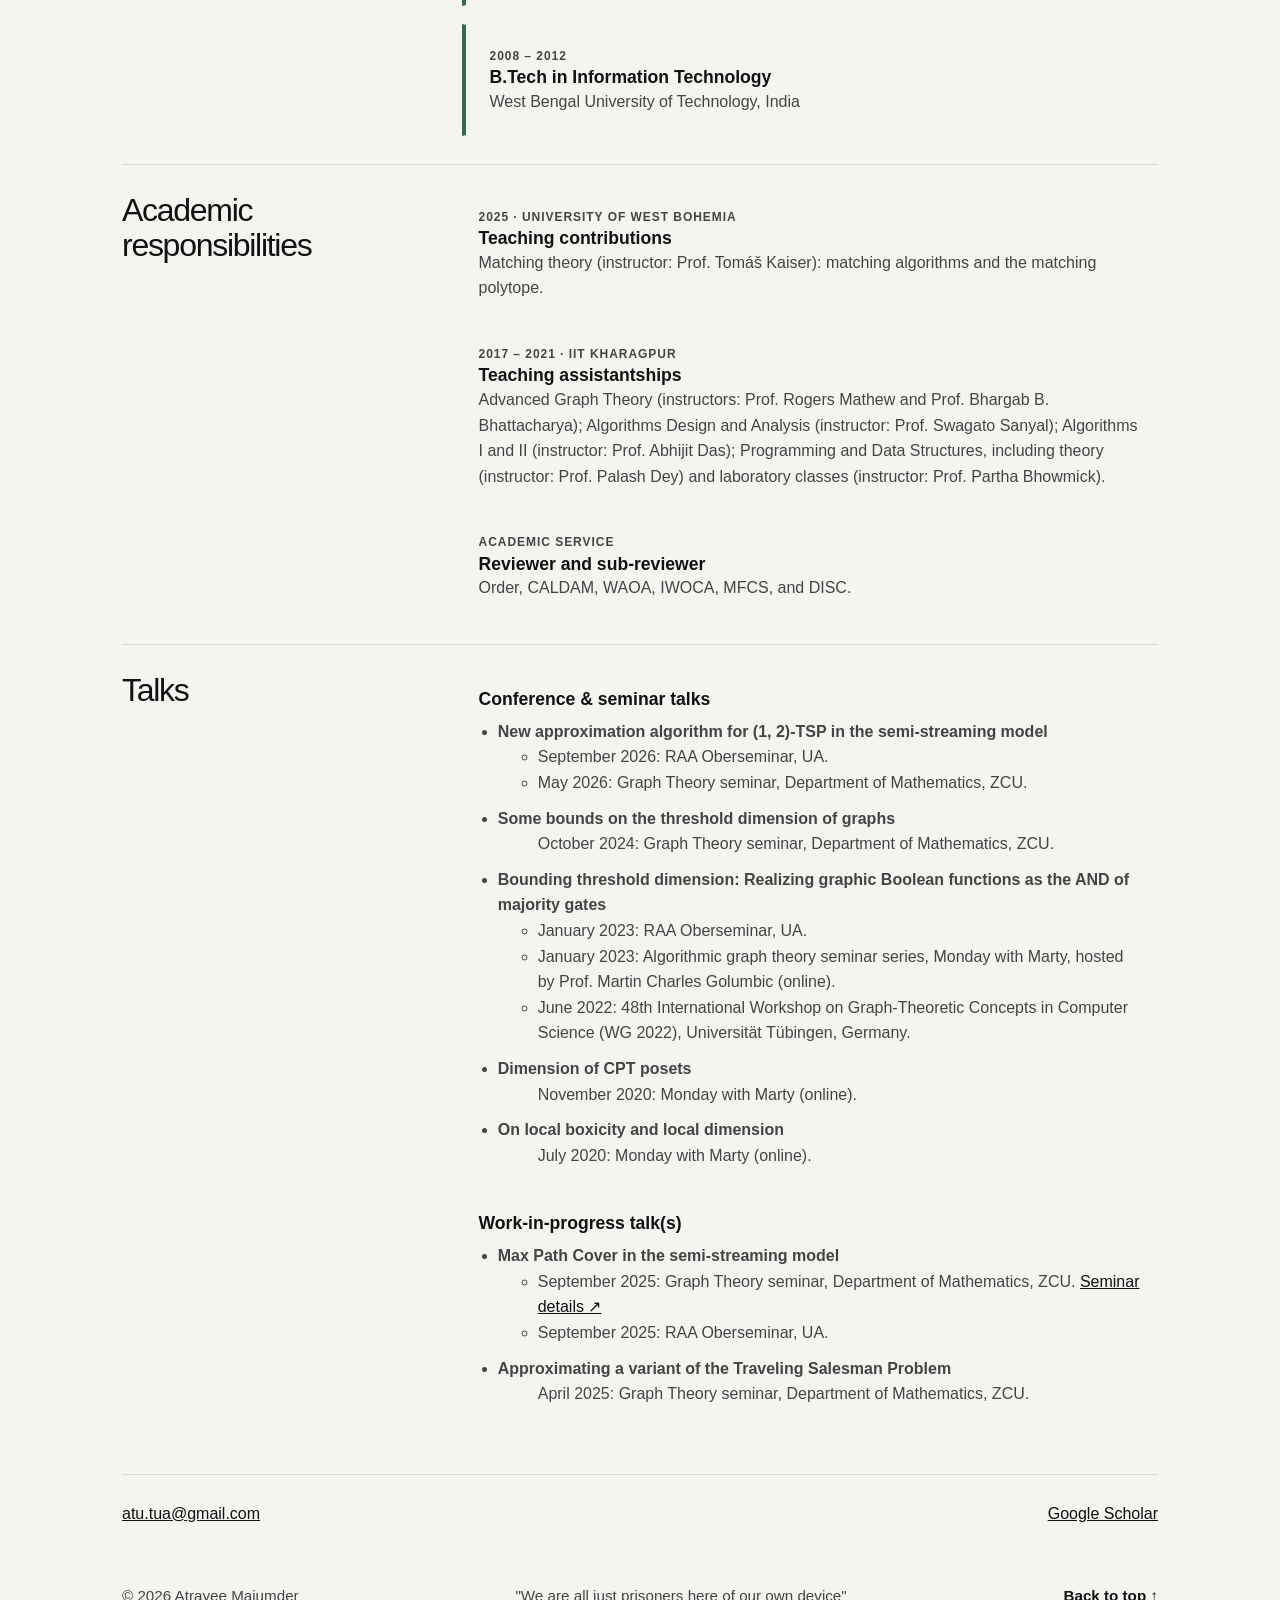
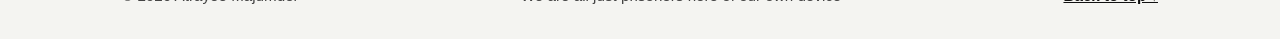
==== commit f0b18f1a: "Update index.html" ====
--- a/index.html
+++ b/index.html
@@ -25,7 +25,7 @@
 </div></section>
 <section class="section" id="experience"><div class="section-heading"><p class="eyebrow">03 / Experience</p><h2>Background</h2></div><div class="section-body"><div class="timeline"><article><p class="venue">October 2024 – December 2025</p><h3>Postdoctoral Researcher</h3><p class="institution">University of West Bohemia in Pilsen (ZCU), Czech Republic</p><p>Department of Mathematics · Supervisor: <a href="https://home.zcu.cz/~kaisert/">Prof. Tomáš Kaiser</a></p><p class="note"><strong>Supported by the Academic Career in Pilsen program, 2024 and 2025 cycles.</strong></p></article><article><p class="venue">January 2023 – July 2024</p><h3>Research Associate</h3><p class="institution">University of Augsburg (UA), Germany</p><p>Faculty of Applied Computer Science <br>Resource Aware Algorithmics (RAA) · Supervisor: <a href="https://www.uni-augsburg.de/de/fakultaet/fai/informatik/prof/raa/team/tm/">Prof. Tobias Mömke</a></p><p class="note"><strong>Supported by DFG project: Novel approximation techniques for Traveling Salesman Problems.</strong></p></article><article><p class="venue">2016 – 2023</p><h3>Ph.D. in Computer Science and Engineering</h3><p class="institution">Indian Institute of Technology Kharagpur (IIT-KGP)</p><p>Thesis: <a href="http://www.idr.iitkgp.ac.in/xmlui/handle/123456789/13426">A study on various dimensional parameters of graphs and posets</a></p><p class="note">Supervisor: <a href="https://people.iith.ac.in/rogers/">Prof. Rogers Mathew</a> · Joint supervisor: Prof. Partha Bhowmick</p></article><article><p class="venue">August 2015 – March 2016</p><h3>Project Linked Person</h3><p class="institution">Indian Statistical Institute, Kolkata</p><p> Applied Statistics Unit <br> Home of Mathematical Genomics · Supervisor: Prof. Pabitra Pal Choudhury</p></article><article><p class="venue">2013 – 2015</p><h3>M.E. in Computer Science and Engineering</h3><p class="institution">Indian Institute of Engineering Science and Technology (IIEST)</p><p>Thesis: Non frontal face recognition from frontal face images</p><p class="note">Supervisor: Prof. Jaya Sil</p></article><article><p class="venue">2008 – 2012</p><h3>B.Tech in Information Technology</h3><p>West Bengal University of Technology, India</p></article></div></div></section>
 <section class="section" id="teaching"><div class="section-heading"><h2>Academic responsibilities</h2></div><div class="section-body"><article class="teaching-block"><p class="venue">2025 · University of West Bohemia</p><h3>Teaching contributions</h3><p>Matching theory (instructor: Prof. Tomáš Kaiser): matching algorithms and the matching polytope.</p></article><article class="teaching-block"><p class="venue">2017 – 2021 · IIT Kharagpur</p><h3>Teaching assistantships</h3><p>Advanced Graph Theory (instructors: Prof. Rogers Mathew and Prof. Bhargab B. Bhattacharya); Algorithms Design and Analysis (instructor: Prof. Swagato Sanyal); Algorithms I and II (instructor: Prof. Abhijit Das); Programming and Data Structures, including theory (instructor: Prof. Palash Dey) and laboratory classes (instructor: Prof. Partha Bhowmick).</p></article><article class="teaching-block"><p class="venue">Academic service</p><h3>Reviewer and sub-reviewer</h3><p>Order, CALDAM, WAOA, IWOCA, MFCS, and DISC.</p></article></div></section>
-<section class="section" id="talks"><div class="section-heading"><h2>Talks</h2></div><div class="section-body"><article class="teaching-block"><ul class="talks"><h3>Conference & seminar talks</h3><li><strong>New approximation algorithm for (1, 2)-TSP in the semi-streaming model</strong><ul><li>September 2026: RAA Oberseminar, UA.</li><li>May 2026: Graph Theory seminar, Department of Mathematics, ZCU.</li></ul></li><li><strong>Some bounds on the threshold dimension of graphs</strong><ul>October 2024: Graph Theory seminar, Department of Mathematics, ZCU.</ul></li><li><strong>Bounding threshold dimension: Realizing graphic Boolean functions as the AND of majority gates</strong><ul><li>January 2023: RAA Oberseminar, UA.</li><li>January 2023: Algorithmic graph theory seminar series, Monday with Marty, hosted by Prof. Martin Charles Golumbic (online).</li><li>June 2022: 48th International Workshop on Graph-Theoretic Concepts in Computer Science (WG 2022), Universität Tübingen, Germany.</li></ul></li><li><strong>Dimension of CPT posets</strong><ul>November 2020: Monday with Marty (online).</ul></li><li><strong>On local boxicity and local dimension</strong><ul>July 2020: Monday with Marty (online).</ul></li></ul></article><article class="teaching-block"><h3>Work-in-progress talk(s)</h3><ul class="talks"><li><strong>Max Path Cover in the semi-streaming model</strong><ul><li>September 2025: Graph Theory seminar, Department of Mathematics, ZCU. <a href="https://iti.zcu.cz/ce-iti/seminars/250930_Majumder.pdf">Seminar details ↗</a></li><li>September 2025: RAA Oberseminar, UA.</li></ul></li><li><strong>Approximating a variant of the Traveling Salesman Problem</strong><ul>April 2025: Graph Theory seminar, Department of Mathematics, ZCU.</ul></li></ul></article></div></section>
+<section class="section" id="talks"><div class="section-heading"><h2>Talks</h2></div><div class="section-body"><article class="teaching-block"><h3>Conference & seminar talks</h3><ul class="talks"><li><strong>New approximation algorithm for (1, 2)-TSP in the semi-streaming model</strong><ul><li>September 2026: RAA Oberseminar, UA.</li><li>May 2026: Graph Theory seminar, Department of Mathematics, ZCU.</li></ul></li><li><strong>Some bounds on the threshold dimension of graphs</strong><ul>October 2024: Graph Theory seminar, Department of Mathematics, ZCU.</ul></li><li><strong>Bounding threshold dimension: Realizing graphic Boolean functions as the AND of majority gates</strong><ul><li>January 2023: RAA Oberseminar, UA.</li><li>January 2023: Algorithmic graph theory seminar series, Monday with Marty, hosted by Prof. Martin Charles Golumbic (online).</li><li>June 2022: 48th International Workshop on Graph-Theoretic Concepts in Computer Science (WG 2022), Universität Tübingen, Germany.</li></ul></li><li><strong>Dimension of CPT posets</strong><ul>November 2020: Monday with Marty (online).</ul></li><li><strong>On local boxicity and local dimension</strong><ul>July 2020: Monday with Marty (online).</ul></li></ul></article><article class="teaching-block"><h3>Work-in-progress talk(s)</h3><ul class="talks"><li><strong>Max Path Cover in the semi-streaming model</strong><ul><li>September 2025: Graph Theory seminar, Department of Mathematics, ZCU. <a href="https://iti.zcu.cz/ce-iti/seminars/250930_Majumder.pdf">Seminar details ↗</a></li><li>September 2025: RAA Oberseminar, UA.</li></ul></li><li><strong>Approximating a variant of the Traveling Salesman Problem</strong><ul>April 2025: Graph Theory seminar, Department of Mathematics, ZCU.</ul></li></ul></article></div></section>
 <section class="contact" id="contact"><a class="email" href="mailto:atu.tua@gmail.com">atu.tua@gmail.com</a><a href="https://scholar.google.com/citations?user=UBncRQYAAAAJ&amp;hl=en">Google Scholar</a></section>
 </main><footer><p>© 2026 Atrayee Majumder</p>"We are all just prisoners here of our own device"<a href="#home">Back to top ↑</a></footer>
 </body></html>
--- a/styles.css
+++ b/styles.css
@@ -131,7 +131,7 @@
 
 h1 em {
   color: var(--blue);
-  font-style: normal;
+  font-style: italic;
 }
 
 .bio {
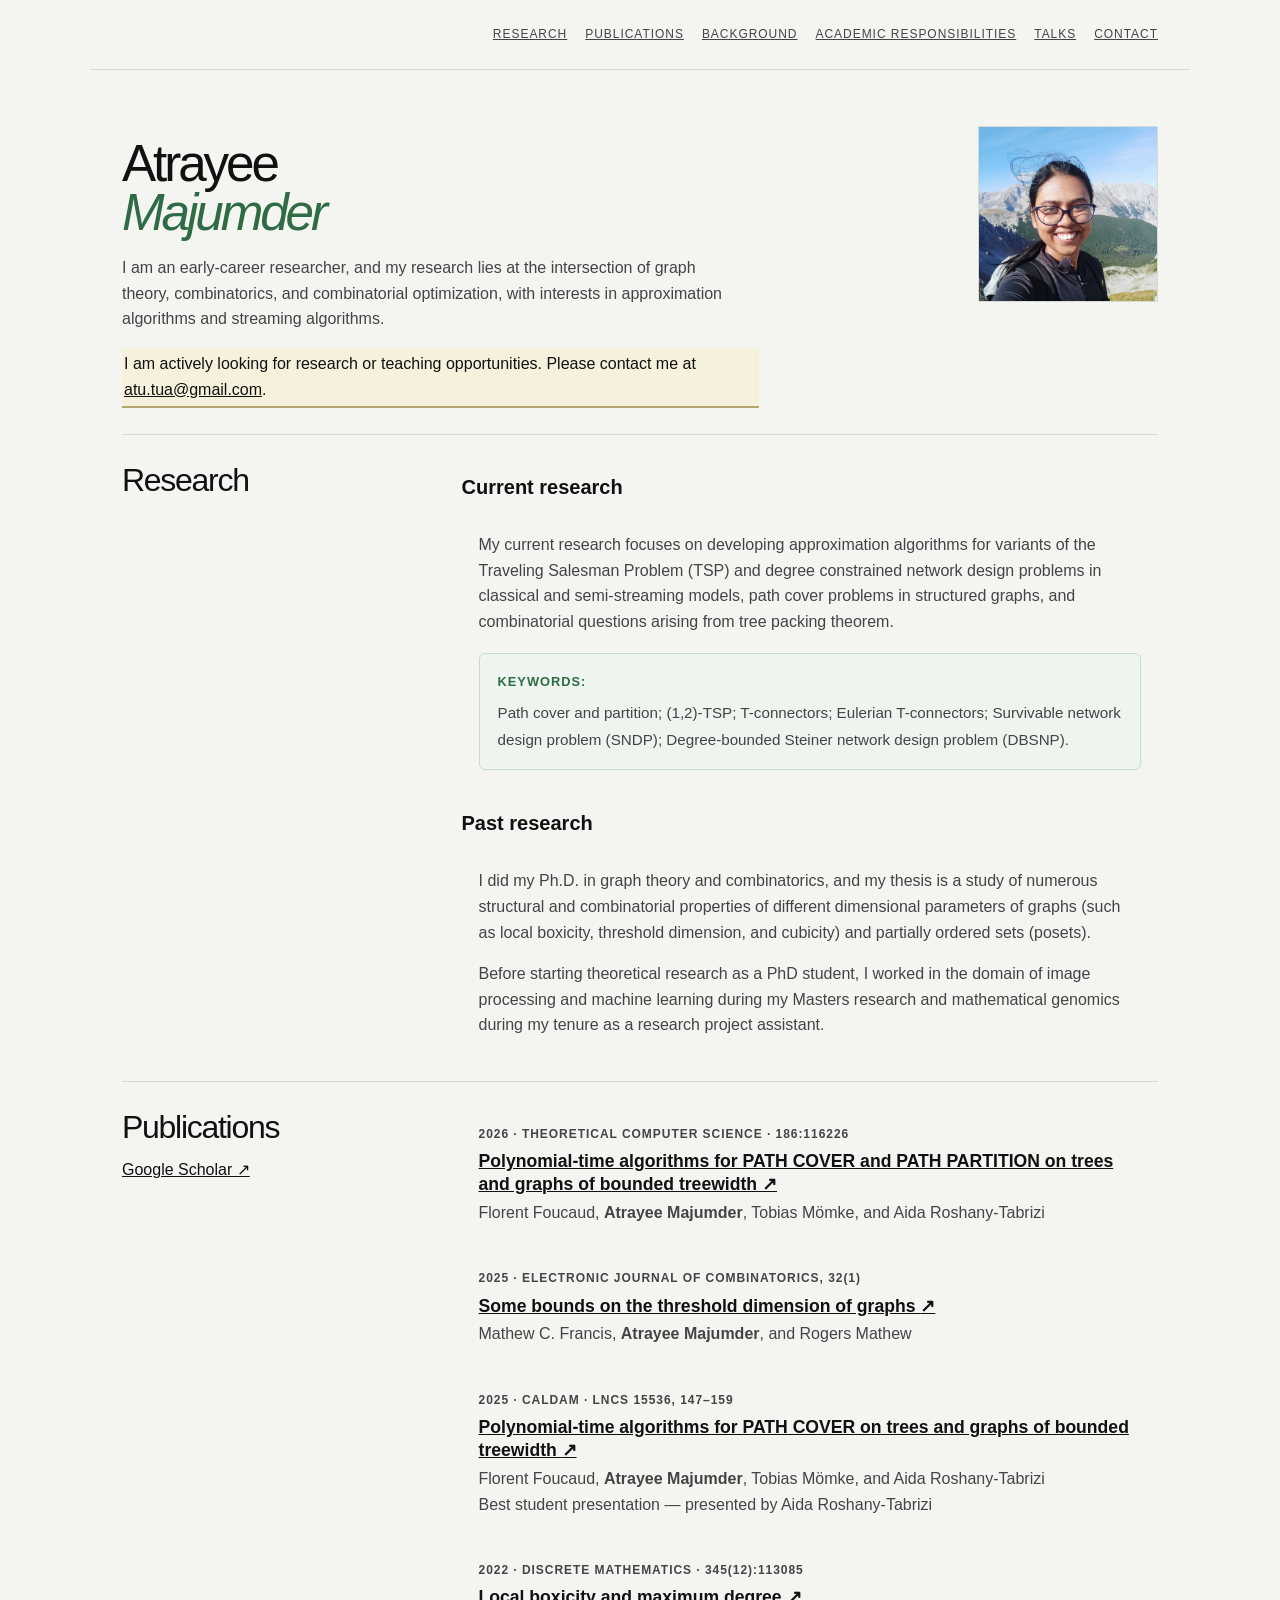
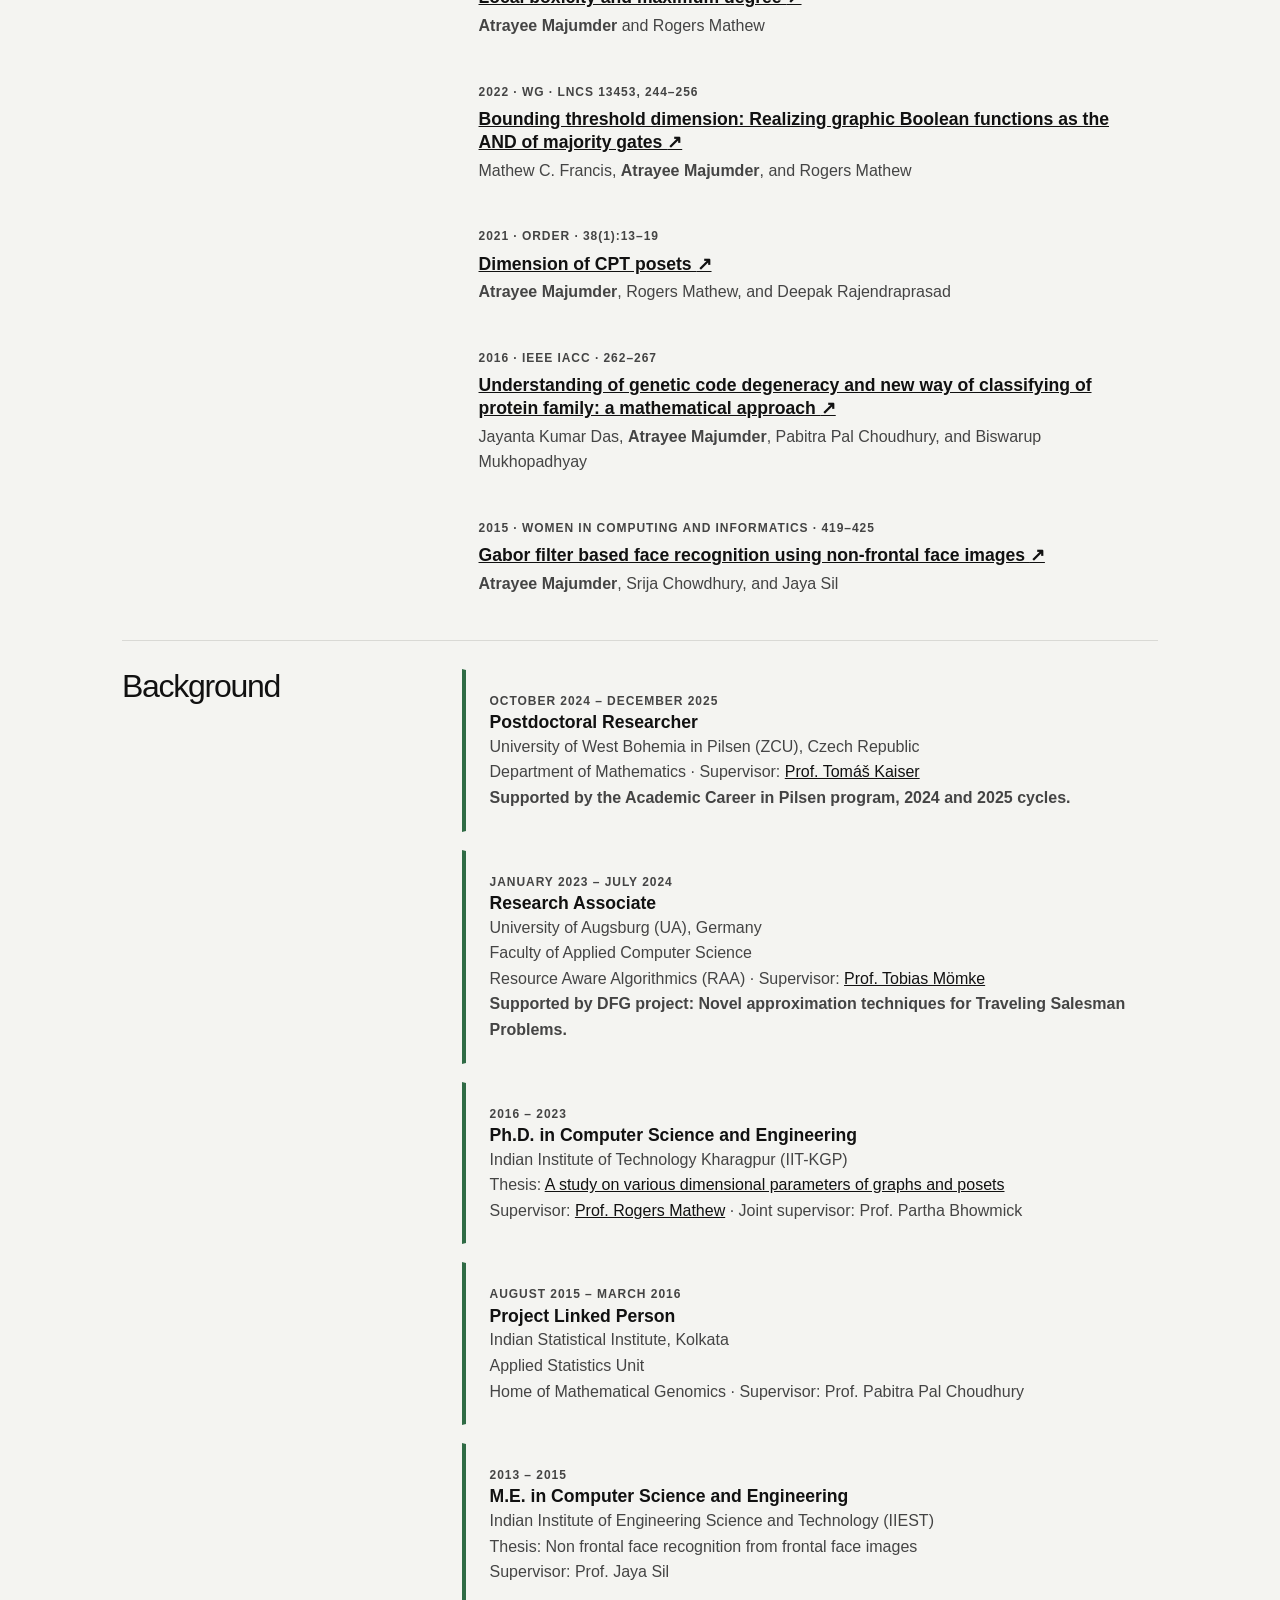
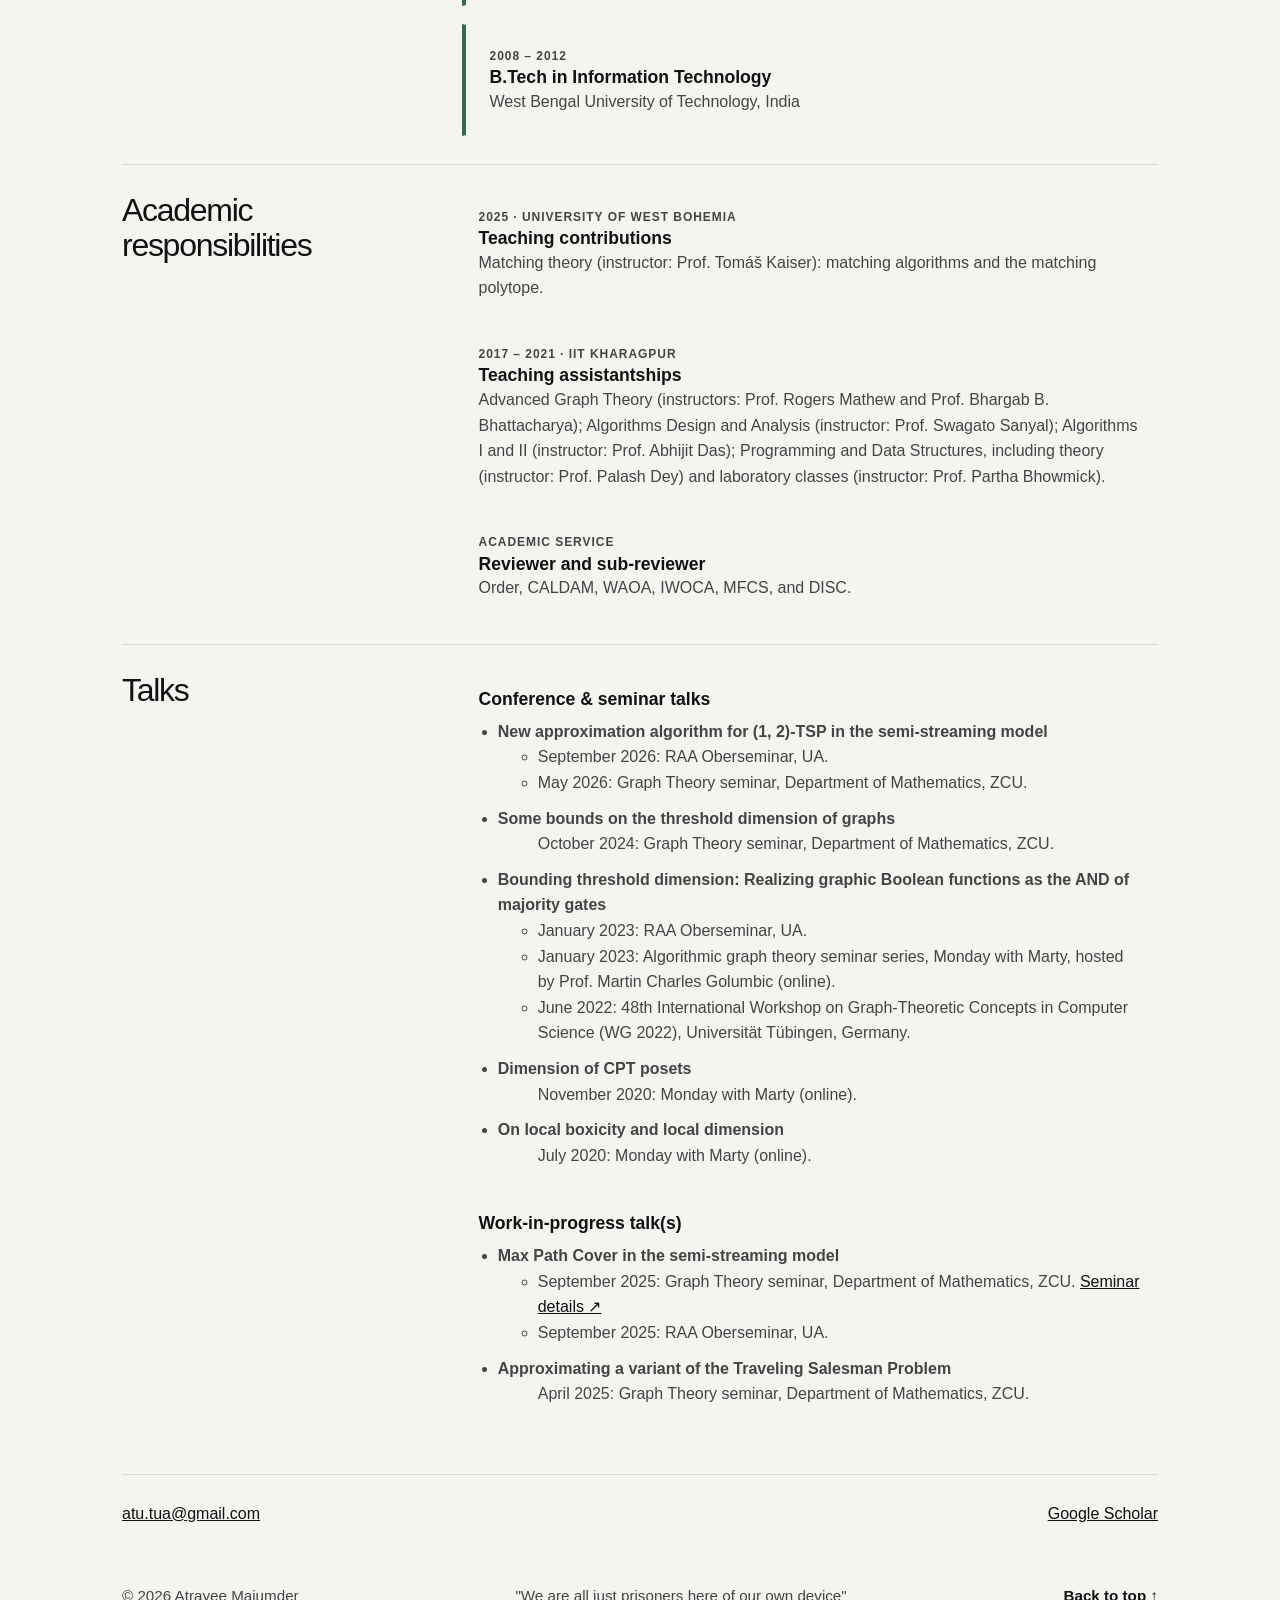
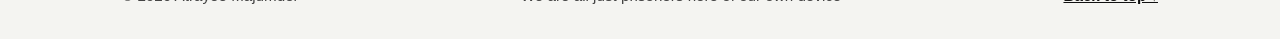
==== commit 5dc16d0f: "Update index.html" ====
--- a/index.html
+++ b/index.html
@@ -12,7 +12,7 @@
 <header class="header"><nav aria-label="Main navigation"><a href="#research">Research</a><a href="#publications">Publications</a><a href="#experience">Background</a><a href="#teaching">Academic responsibilities</a><a href="#talks">Talks</a><a href="#contact">Contact</a></nav></header>
 <main id="main">
 <section class="hero" id="home"><div class="hero-copy"><h1>Atrayee<br><em>Majumder</em></h1><p class="bio">I am an early-career researcher, and my research lies at the intersection of graph theory, combinatorics, and combinatorial optimization, with interests in approximation algorithms and streaming algorithms.</p><p class="opportunity-highlight">I am actively looking for research or teaching opportunities. Please contact me at <a href="mailto:atu.tua@gmail.com">atu.tua@gmail.com</a>.</p></div><div class="hero-photo"><img src="IMG_20230916_101244.jpg" alt="Atrayee Majumder"></div></section>
-<section class="section" id="research"><div class="section-heading"><h2>Research</h2></div><div class="section-body"><div class="research-subsection"><h3 class="research-subsection-title">Current research</h3><div class="research-item"><p>My recent research focuses on developing approximation algorithms for variants of the Traveling Salesman Problem (TSP) and degree constrained network design problems in classical and semi-streaming models, path cover problems in structured graphs, and combinatorial questions arising from tree packing theorem.</p><p class="research-keywords"><strong>Keywords:</strong> Path cover and partition; (1,2)-TSP; T-connectors; Eulerian T-connectors; Survivable network design problem (SNDP); Degree-bounded Steiner network design problem (DBSNP).</p></div></div><div class="research-subsection"><h3 class="research-subsection-title">Past research</h3><div class="research-item"><p>I did my Ph.D. in graph theory and combinatorics, and my thesis is a study of numerous structural and combinatorial properties of different dimensional parameters of graphs (such as local boxicity, threshold dimension, and cubicity) and partially ordered sets (posets).</p><p>Before starting theoretical research as a PhD student, I worked in the domain of image processing and machine learning during my Masters research and mathematical genomics during my tenure as a research project assistant.</p></div></div></div></section>
+<section class="section" id="research"><div class="section-heading"><h2>Research</h2></div><div class="section-body"><div class="research-subsection"><h3 class="research-subsection-title">Current research</h3><div class="research-item"><p>My current research focuses on developing approximation algorithms for variants of the Traveling Salesman Problem (TSP) and degree constrained network design problems in classical and semi-streaming models, path cover problems in structured graphs, and combinatorial questions arising from tree packing theorem.</p><p class="research-keywords"><strong>Keywords:</strong> Path cover and partition; (1,2)-TSP; T-connectors; Eulerian T-connectors; Survivable network design problem (SNDP); Degree-bounded Steiner network design problem (DBSNP).</p></div></div><div class="research-subsection"><h3 class="research-subsection-title">Past research</h3><div class="research-item"><p>I did my Ph.D. in graph theory and combinatorics, and my thesis is a study of numerous structural and combinatorial properties of different dimensional parameters of graphs (such as local boxicity, threshold dimension, and cubicity) and partially ordered sets (posets).</p><p>Before starting theoretical research as a PhD student, I worked in the domain of image processing and machine learning during my Masters research and mathematical genomics during my tenure as a research project assistant.</p></div></div></div></section>
 <section class="section publications" id="publications"><div class="section-heading"><h2>Publications</h2><a class="text-link" href="https://scholar.google.com/citations?user=UBncRQYAAAAJ&amp;hl=en">Google Scholar ↗</a></div><div class="section-body">
 <article class="paper"><p class="venue">2026 · Theoretical Computer Science · 186:116226</p><h3><a href="https://www.sciencedirect.com/science/article/pii/S030439752600455X?via%3Dihub">Polynomial-time algorithms for PATH COVER and PATH PARTITION on trees and graphs of bounded treewidth <span aria-hidden="true">↗</span></a></h3><p>Florent Foucaud, <strong>Atrayee Majumder</strong>, Tobias Mömke, and Aida Roshany-Tabrizi</p></article>
 <article class="paper"><p class="venue">2025 · Electronic Journal of Combinatorics, 32(1)</p><h3><a href="https://www.combinatorics.org/ojs/index.php/eljc/article/view/v32i1p33">Some bounds on the threshold dimension of graphs <span aria-hidden="true">↗</span></a></h3><p>Mathew C. Francis, <strong>Atrayee Majumder</strong>, and Rogers Mathew</p></article>
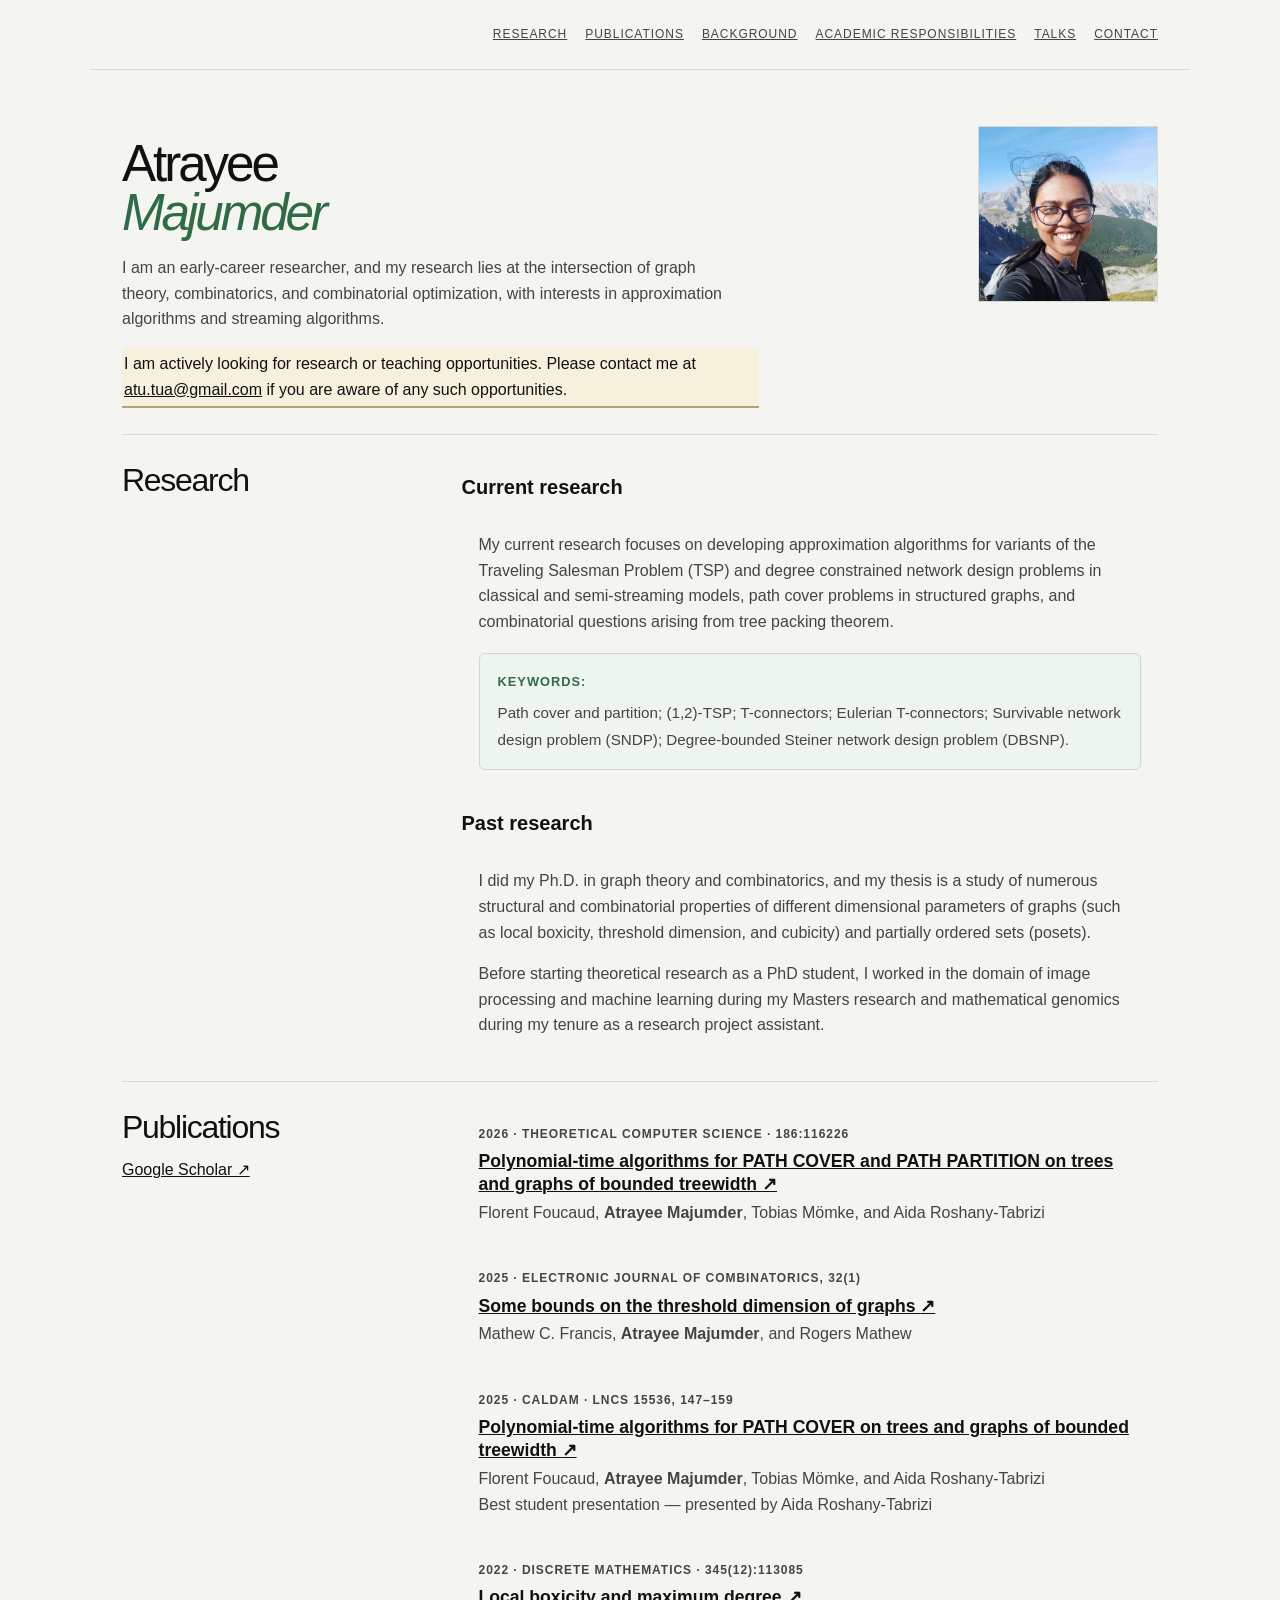
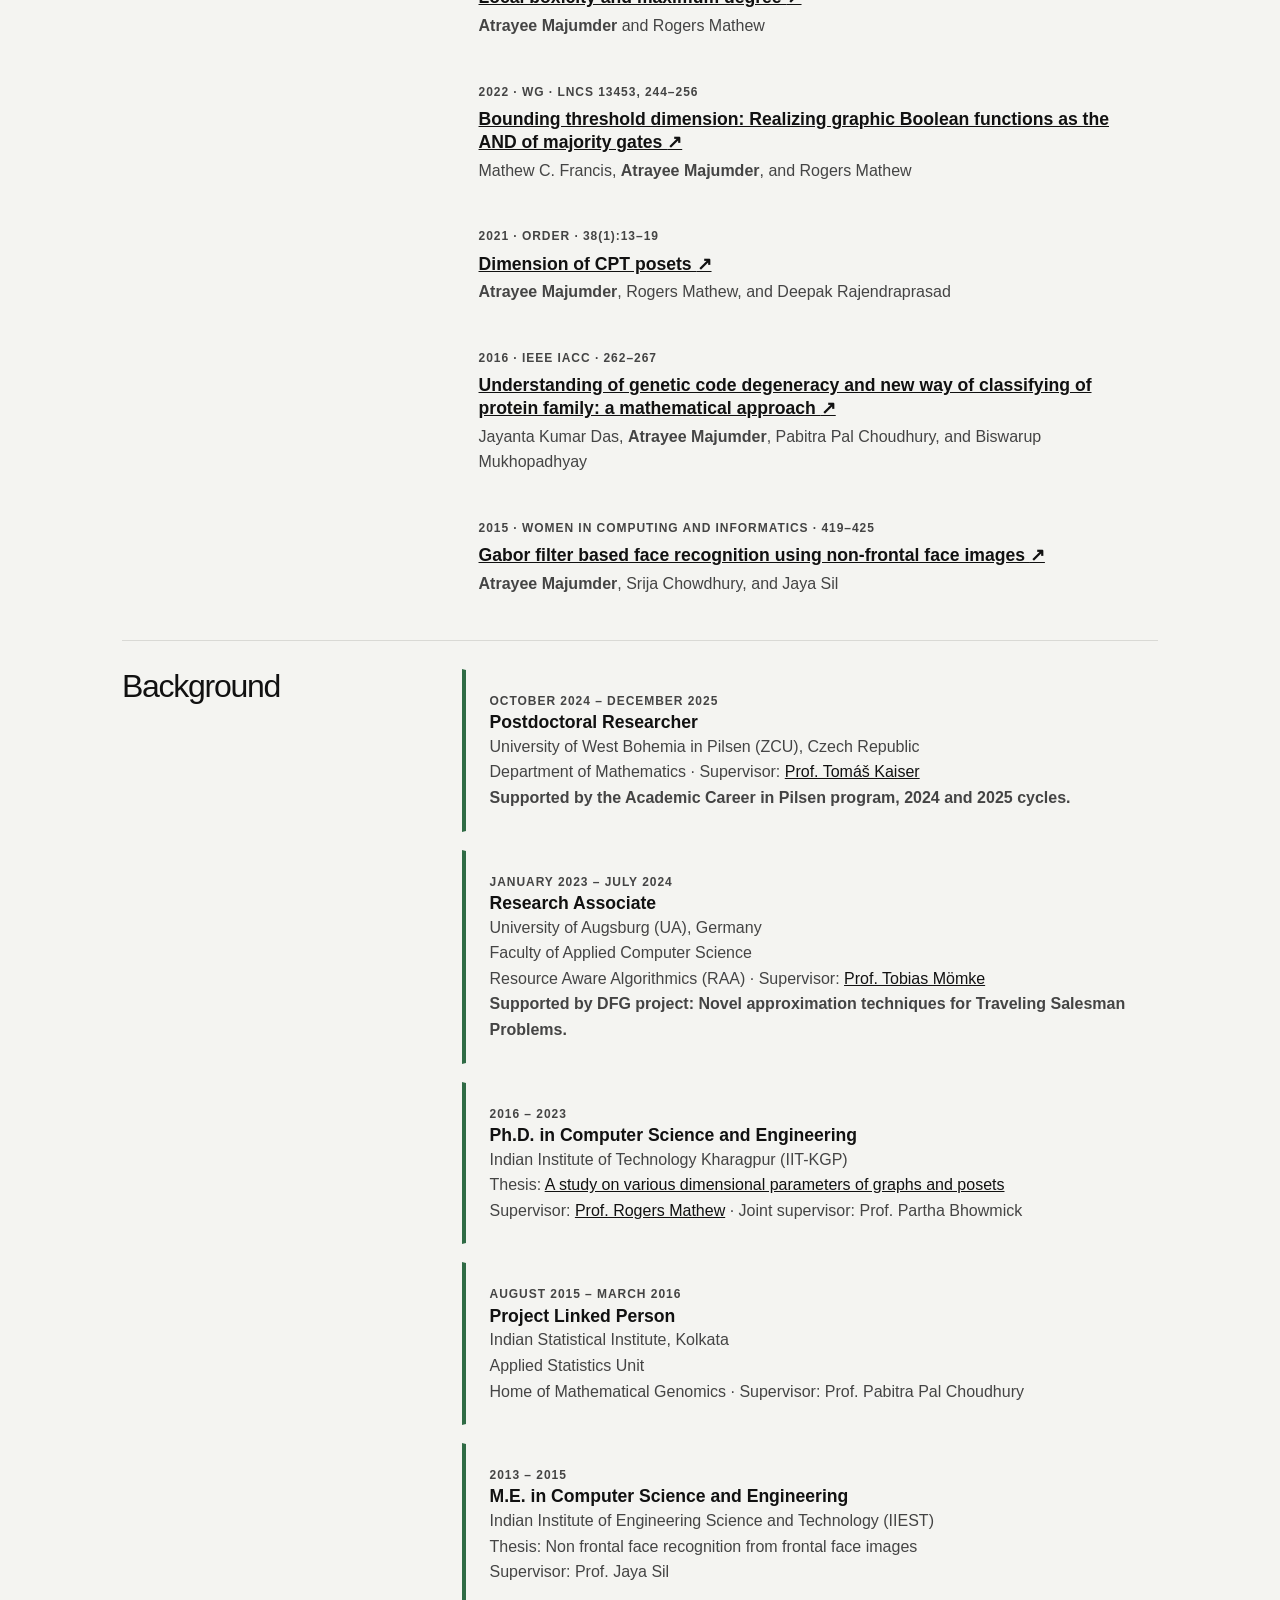
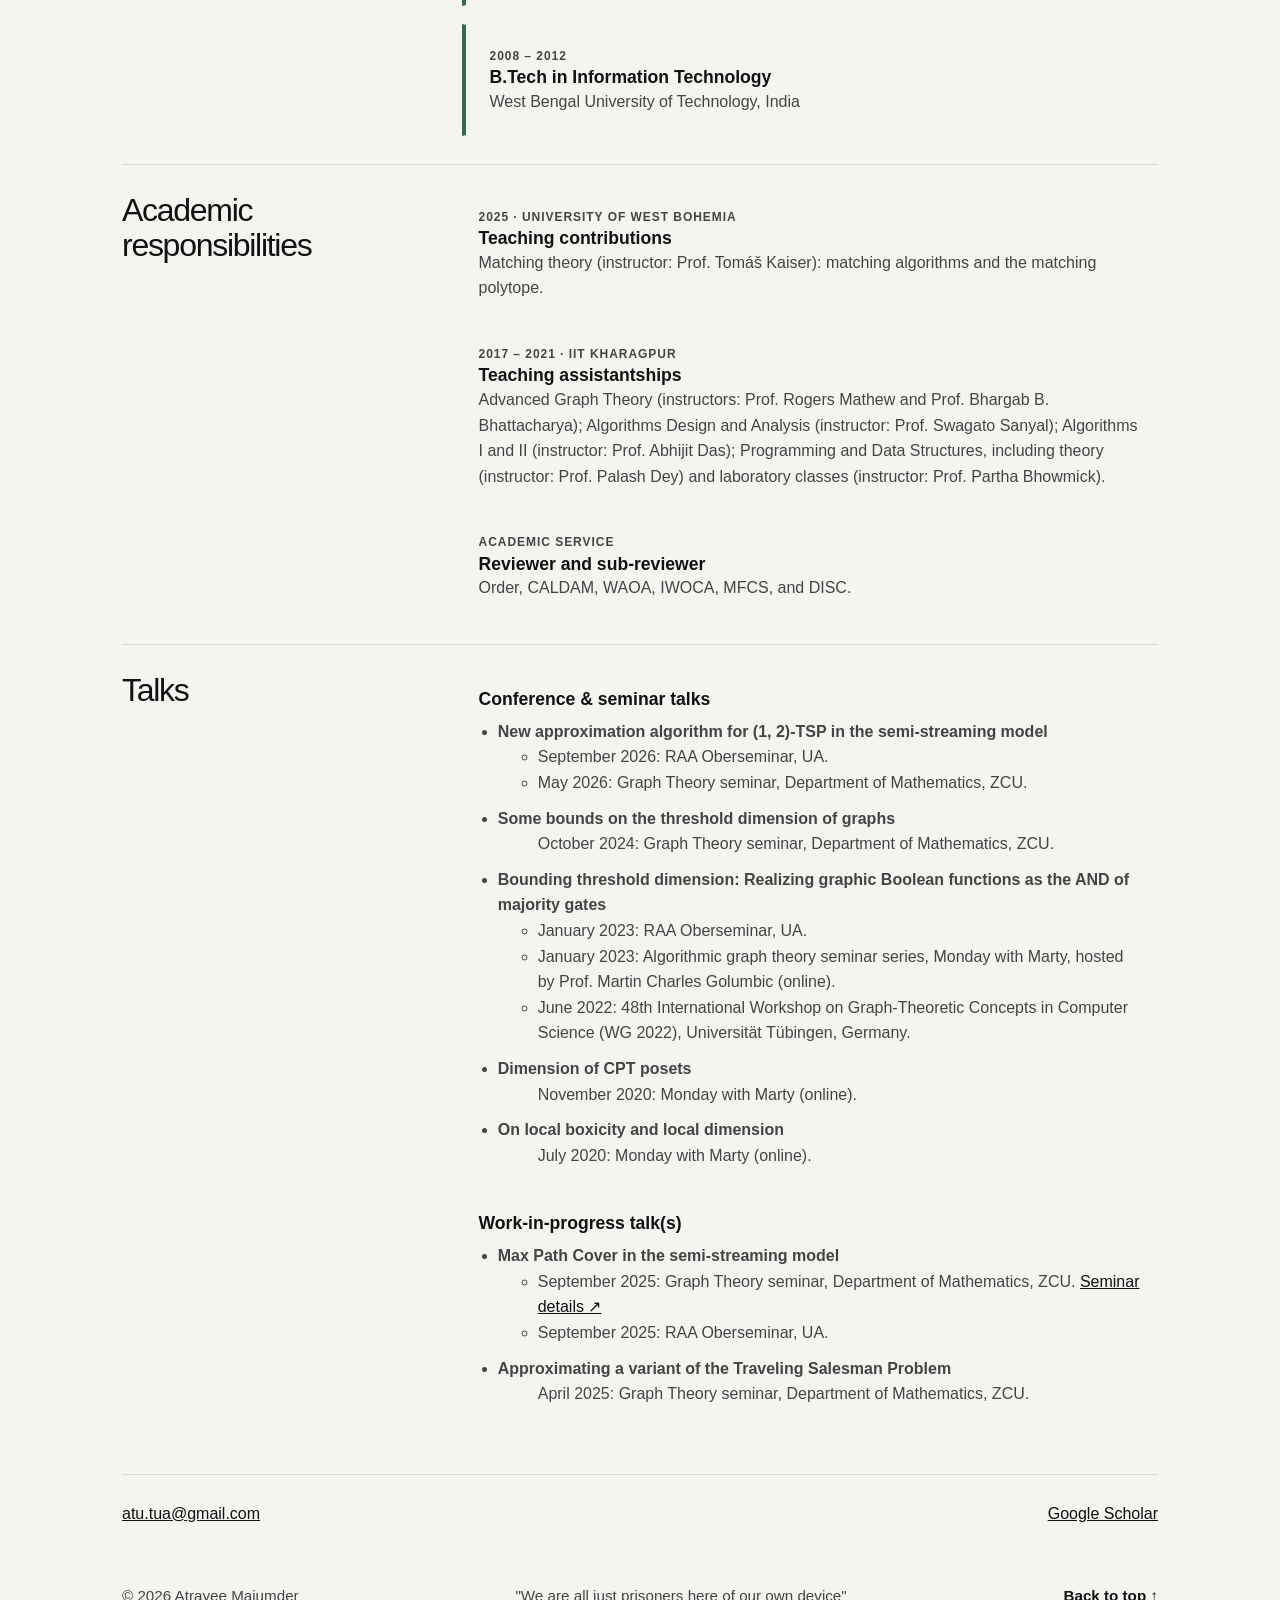
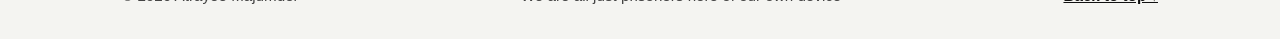
==== commit 3a9eae6e: "Update index.html" ====
--- a/index.html
+++ b/index.html
@@ -11,7 +11,7 @@
 <a class="skip" href="#main">Skip to content</a>
 <header class="header"><nav aria-label="Main navigation"><a href="#research">Research</a><a href="#publications">Publications</a><a href="#experience">Background</a><a href="#teaching">Academic responsibilities</a><a href="#talks">Talks</a><a href="#contact">Contact</a></nav></header>
 <main id="main">
-<section class="hero" id="home"><div class="hero-copy"><h1>Atrayee<br><em>Majumder</em></h1><p class="bio">I am an early-career researcher, and my research lies at the intersection of graph theory, combinatorics, and combinatorial optimization, with interests in approximation algorithms and streaming algorithms.</p><p class="opportunity-highlight">I am actively looking for research or teaching opportunities. Please contact me at <a href="mailto:atu.tua@gmail.com">atu.tua@gmail.com</a>.</p></div><div class="hero-photo"><img src="IMG_20230916_101244.jpg" alt="Atrayee Majumder"></div></section>
+<section class="hero" id="home"><div class="hero-copy"><h1>Atrayee<br><em>Majumder</em></h1><p class="bio">I am an early-career researcher, and my research lies at the intersection of graph theory, combinatorics, and combinatorial optimization, with interests in approximation algorithms and streaming algorithms.</p><p class="opportunity-highlight">I am actively looking for research or teaching opportunities. Please contact me at <a href="mailto:atu.tua@gmail.com">atu.tua@gmail.com</a> if you are aware of any such opportunities.</p></div><div class="hero-photo"><img src="IMG_20230916_101244.jpg" alt="Atrayee Majumder"></div></section>
 <section class="section" id="research"><div class="section-heading"><h2>Research</h2></div><div class="section-body"><div class="research-subsection"><h3 class="research-subsection-title">Current research</h3><div class="research-item"><p>My current research focuses on developing approximation algorithms for variants of the Traveling Salesman Problem (TSP) and degree constrained network design problems in classical and semi-streaming models, path cover problems in structured graphs, and combinatorial questions arising from tree packing theorem.</p><p class="research-keywords"><strong>Keywords:</strong> Path cover and partition; (1,2)-TSP; T-connectors; Eulerian T-connectors; Survivable network design problem (SNDP); Degree-bounded Steiner network design problem (DBSNP).</p></div></div><div class="research-subsection"><h3 class="research-subsection-title">Past research</h3><div class="research-item"><p>I did my Ph.D. in graph theory and combinatorics, and my thesis is a study of numerous structural and combinatorial properties of different dimensional parameters of graphs (such as local boxicity, threshold dimension, and cubicity) and partially ordered sets (posets).</p><p>Before starting theoretical research as a PhD student, I worked in the domain of image processing and machine learning during my Masters research and mathematical genomics during my tenure as a research project assistant.</p></div></div></div></section>
 <section class="section publications" id="publications"><div class="section-heading"><h2>Publications</h2><a class="text-link" href="https://scholar.google.com/citations?user=UBncRQYAAAAJ&amp;hl=en">Google Scholar ↗</a></div><div class="section-body">
 <article class="paper"><p class="venue">2026 · Theoretical Computer Science · 186:116226</p><h3><a href="https://www.sciencedirect.com/science/article/pii/S030439752600455X?via%3Dihub">Polynomial-time algorithms for PATH COVER and PATH PARTITION on trees and graphs of bounded treewidth <span aria-hidden="true">↗</span></a></h3><p>Florent Foucaud, <strong>Atrayee Majumder</strong>, Tobias Mömke, and Aida Roshany-Tabrizi</p></article>
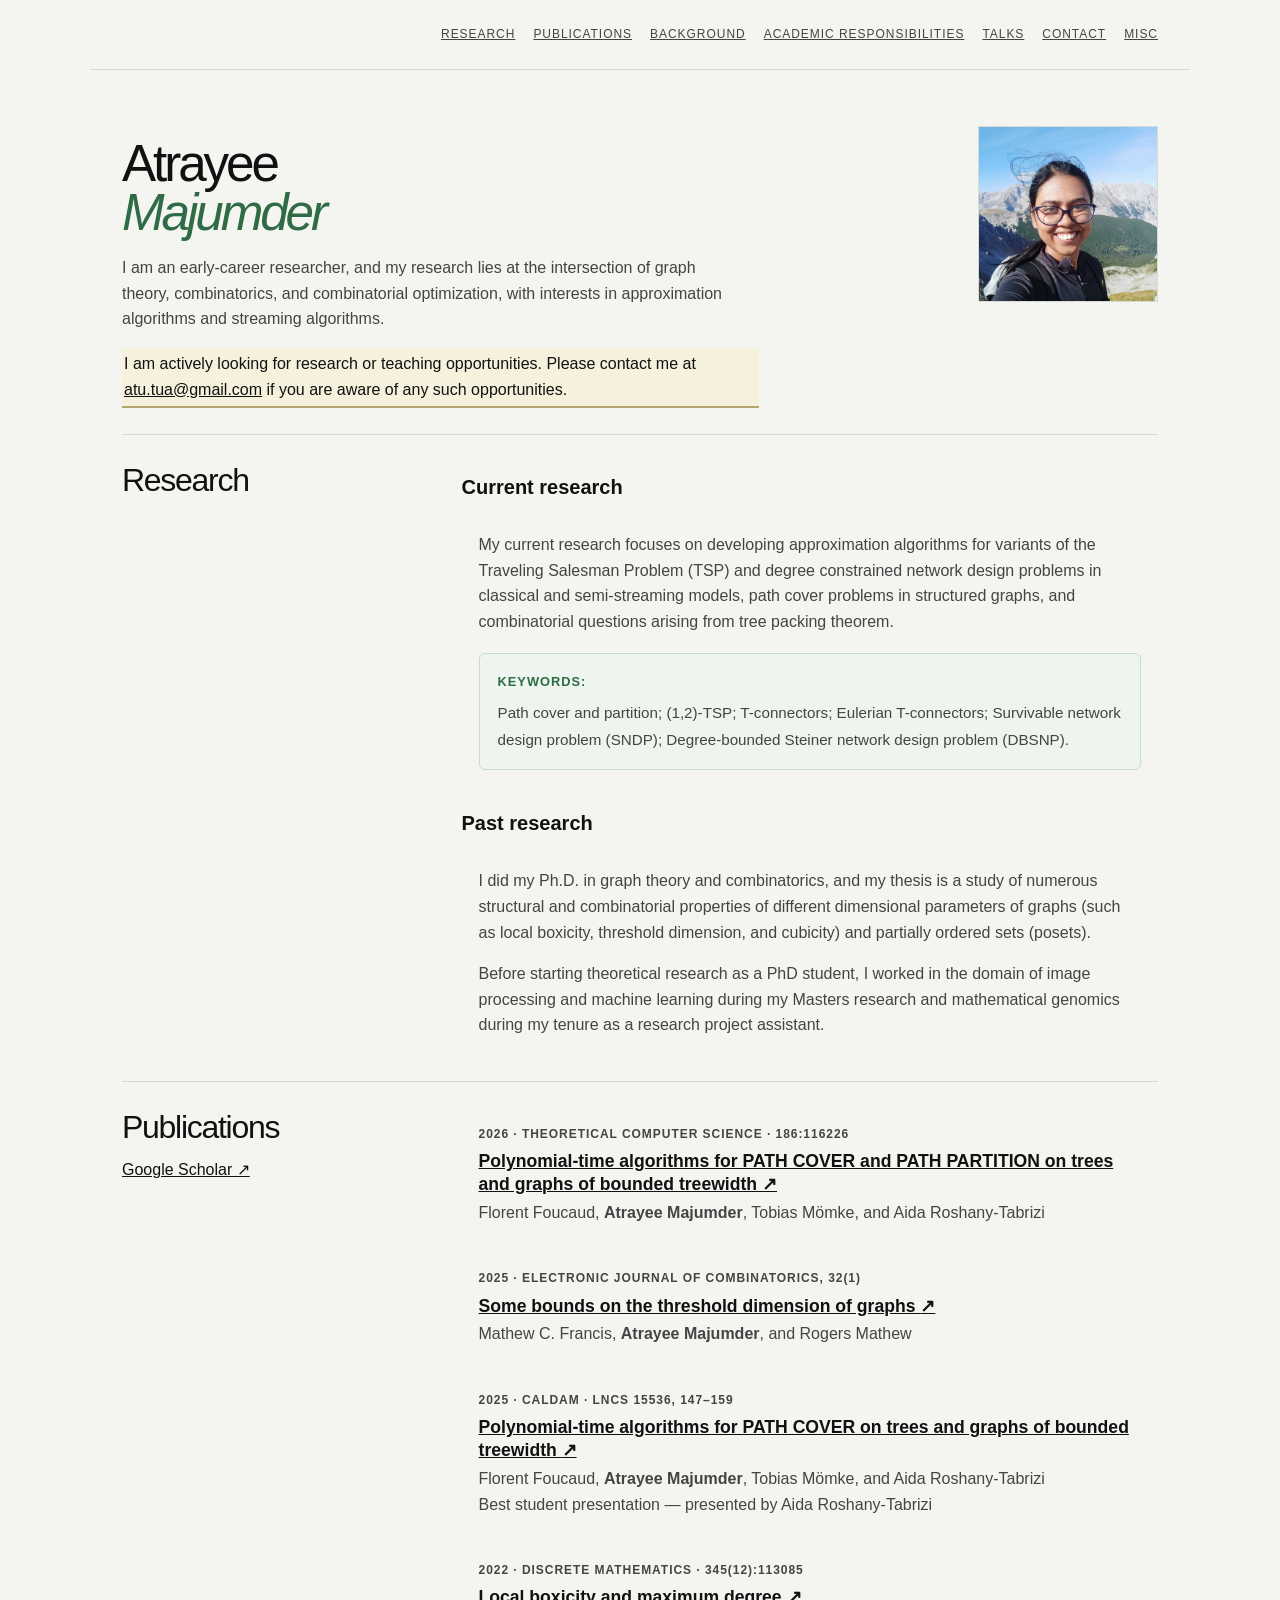
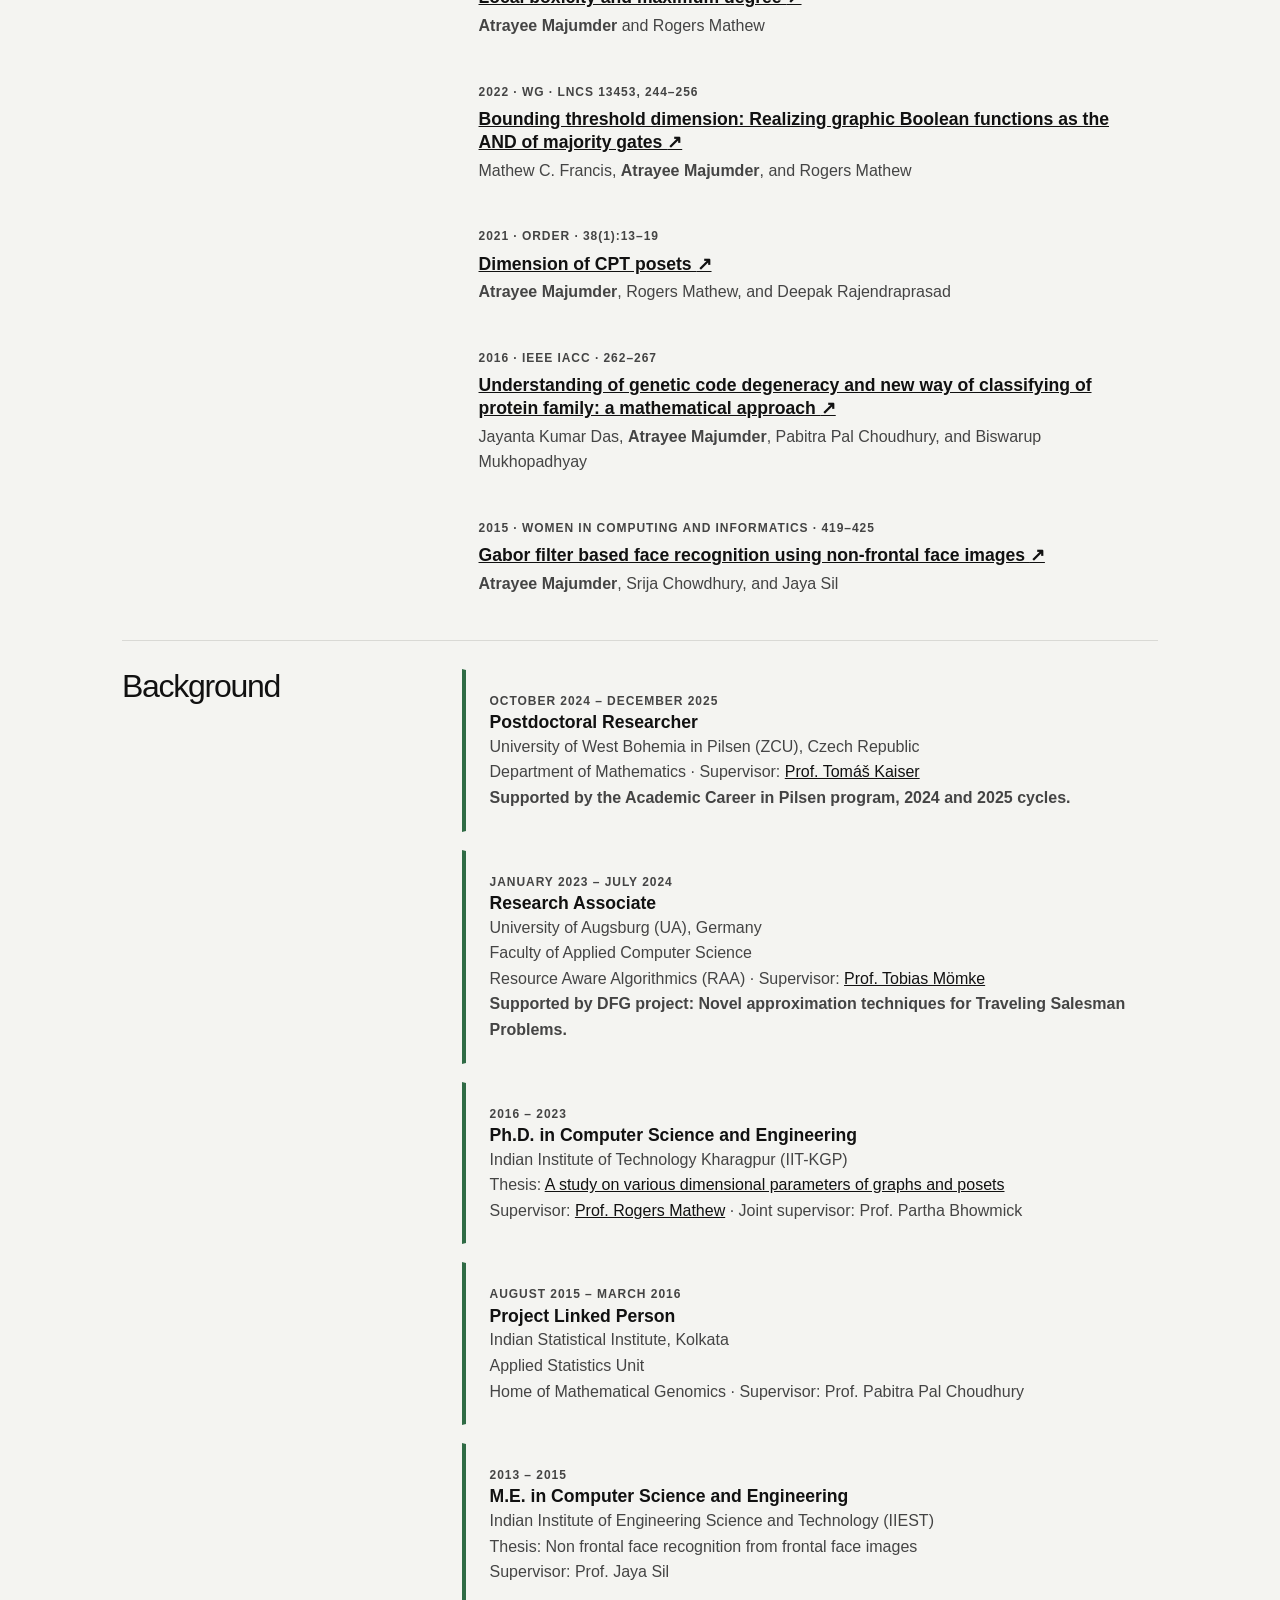
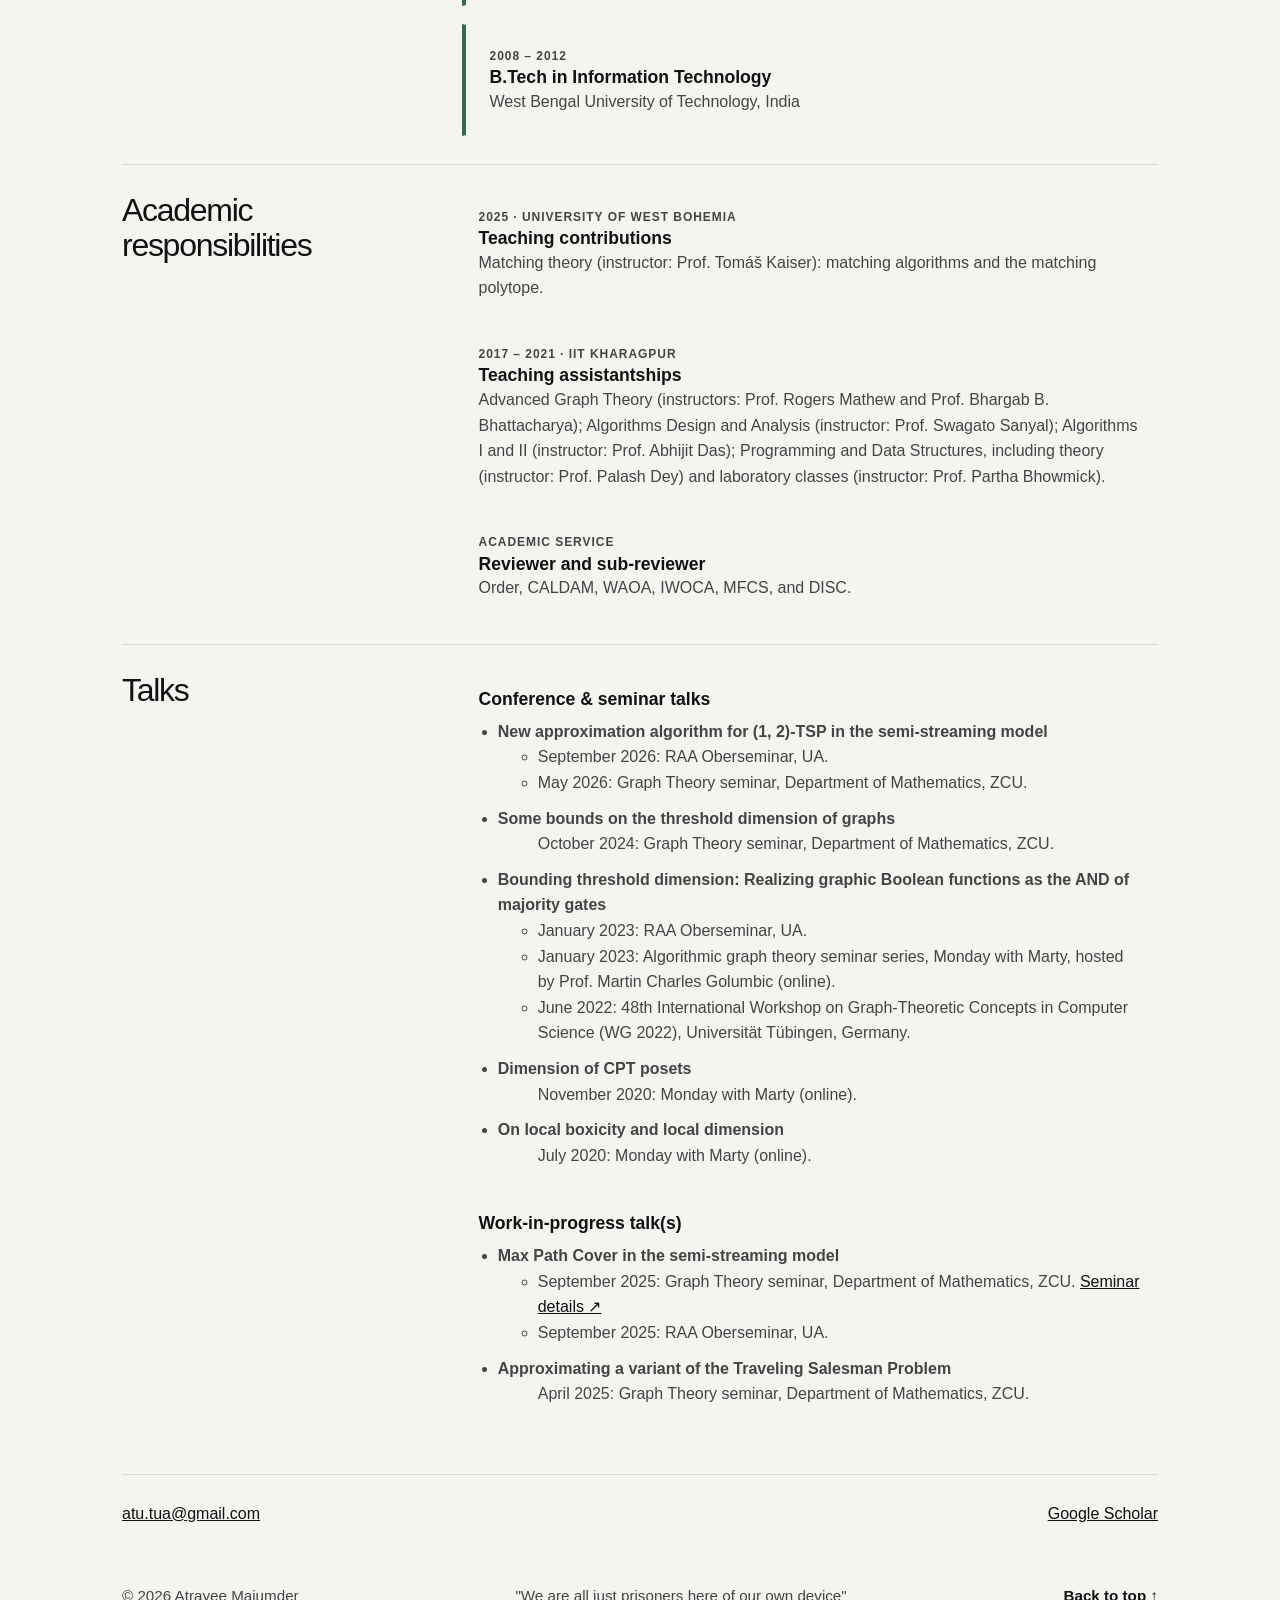
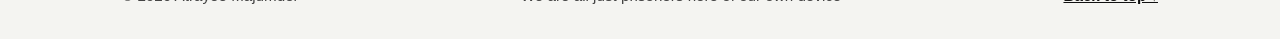
==== commit bc092e56: "Add 'Misc' link to navigation header Added a link to the 'Misc' section in the navigation header." ====
--- a/index.html
+++ b/index.html
@@ -9,7 +9,7 @@
 </head>
 <body>
 <a class="skip" href="#main">Skip to content</a>
-<header class="header"><nav aria-label="Main navigation"><a href="#research">Research</a><a href="#publications">Publications</a><a href="#experience">Background</a><a href="#teaching">Academic responsibilities</a><a href="#talks">Talks</a><a href="#contact">Contact</a></nav></header>
+<header class="header"><nav aria-label="Main navigation"><a href="#research">Research</a><a href="#publications">Publications</a><a href="#experience">Background</a><a href="#teaching">Academic responsibilities</a><a href="#talks">Talks</a><a href="#contact">Contact</a><a href = "./blogs_intro.html">Misc</a></nav></header>
 <main id="main">
 <section class="hero" id="home"><div class="hero-copy"><h1>Atrayee<br><em>Majumder</em></h1><p class="bio">I am an early-career researcher, and my research lies at the intersection of graph theory, combinatorics, and combinatorial optimization, with interests in approximation algorithms and streaming algorithms.</p><p class="opportunity-highlight">I am actively looking for research or teaching opportunities. Please contact me at <a href="mailto:atu.tua@gmail.com">atu.tua@gmail.com</a> if you are aware of any such opportunities.</p></div><div class="hero-photo"><img src="IMG_20230916_101244.jpg" alt="Atrayee Majumder"></div></section>
 <section class="section" id="research"><div class="section-heading"><h2>Research</h2></div><div class="section-body"><div class="research-subsection"><h3 class="research-subsection-title">Current research</h3><div class="research-item"><p>My current research focuses on developing approximation algorithms for variants of the Traveling Salesman Problem (TSP) and degree constrained network design problems in classical and semi-streaming models, path cover problems in structured graphs, and combinatorial questions arising from tree packing theorem.</p><p class="research-keywords"><strong>Keywords:</strong> Path cover and partition; (1,2)-TSP; T-connectors; Eulerian T-connectors; Survivable network design problem (SNDP); Degree-bounded Steiner network design problem (DBSNP).</p></div></div><div class="research-subsection"><h3 class="research-subsection-title">Past research</h3><div class="research-item"><p>I did my Ph.D. in graph theory and combinatorics, and my thesis is a study of numerous structural and combinatorial properties of different dimensional parameters of graphs (such as local boxicity, threshold dimension, and cubicity) and partially ordered sets (posets).</p><p>Before starting theoretical research as a PhD student, I worked in the domain of image processing and machine learning during my Masters research and mathematical genomics during my tenure as a research project assistant.</p></div></div></div></section>
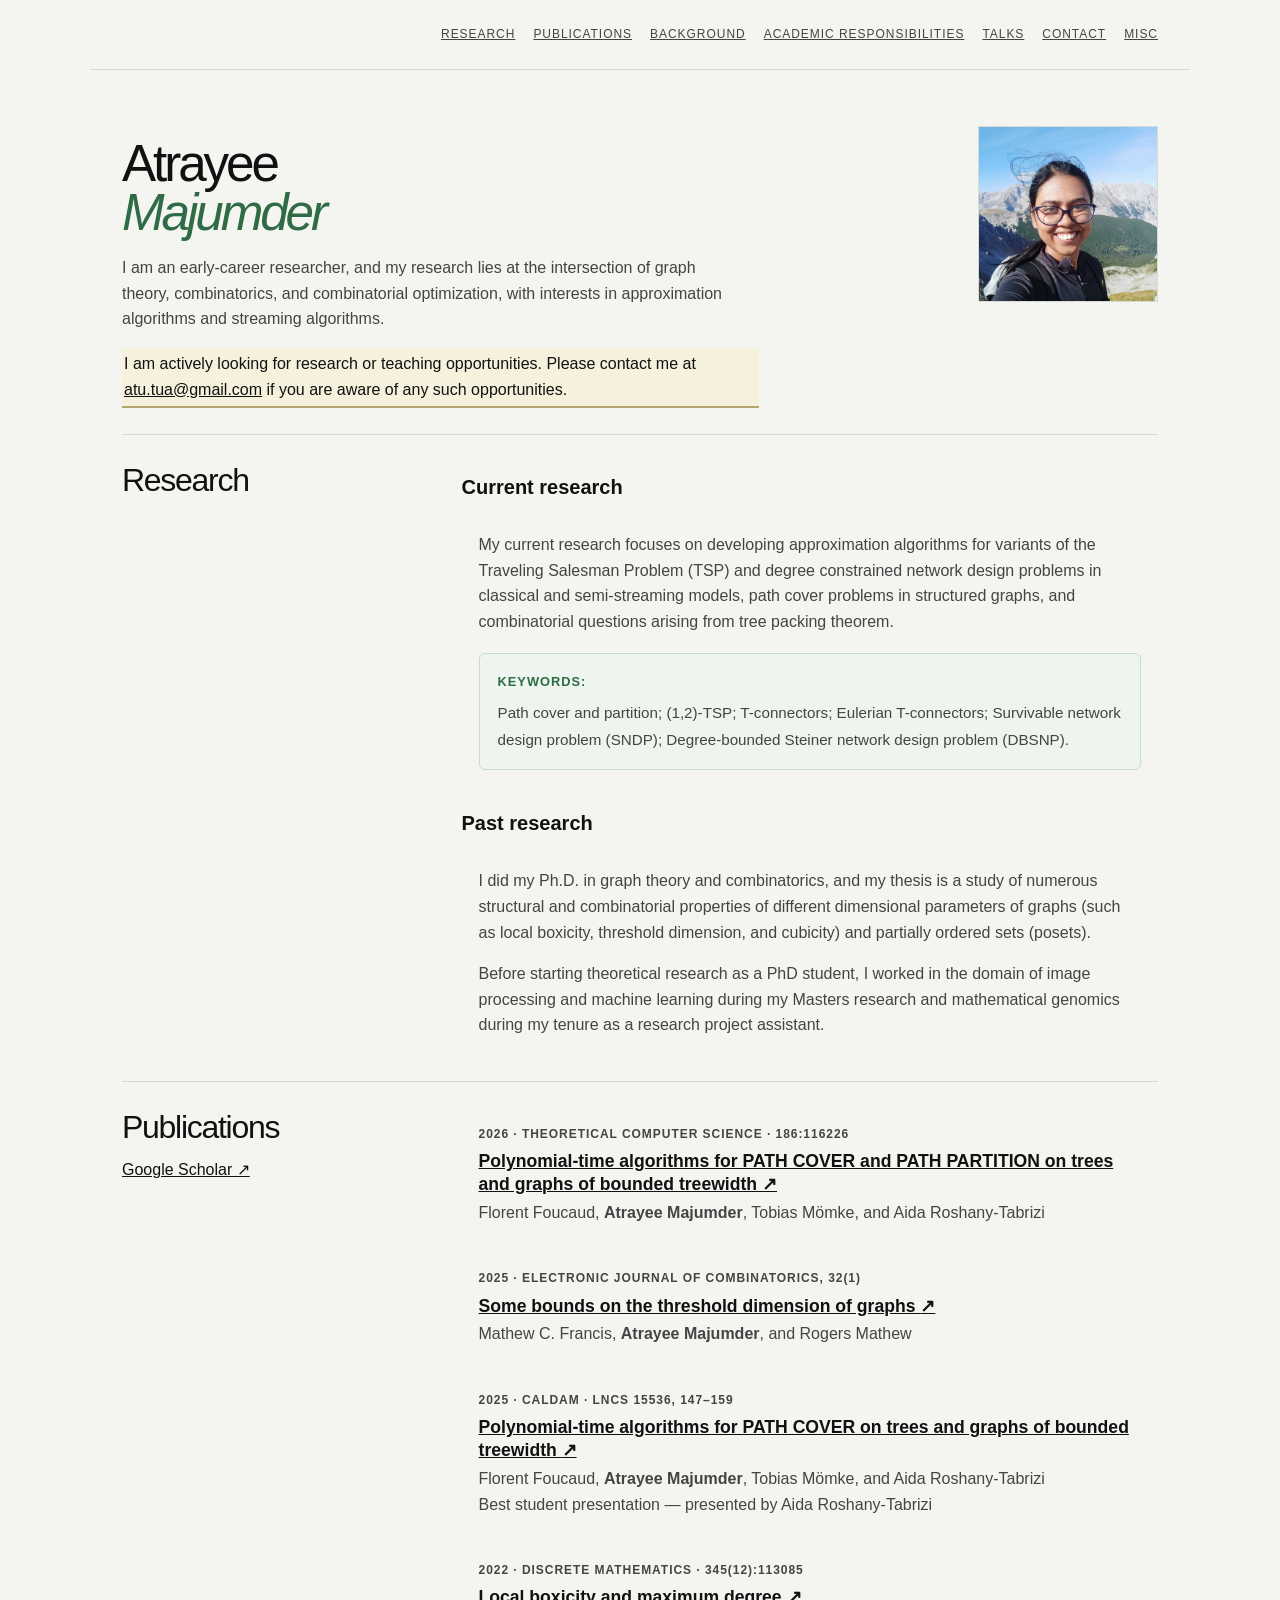
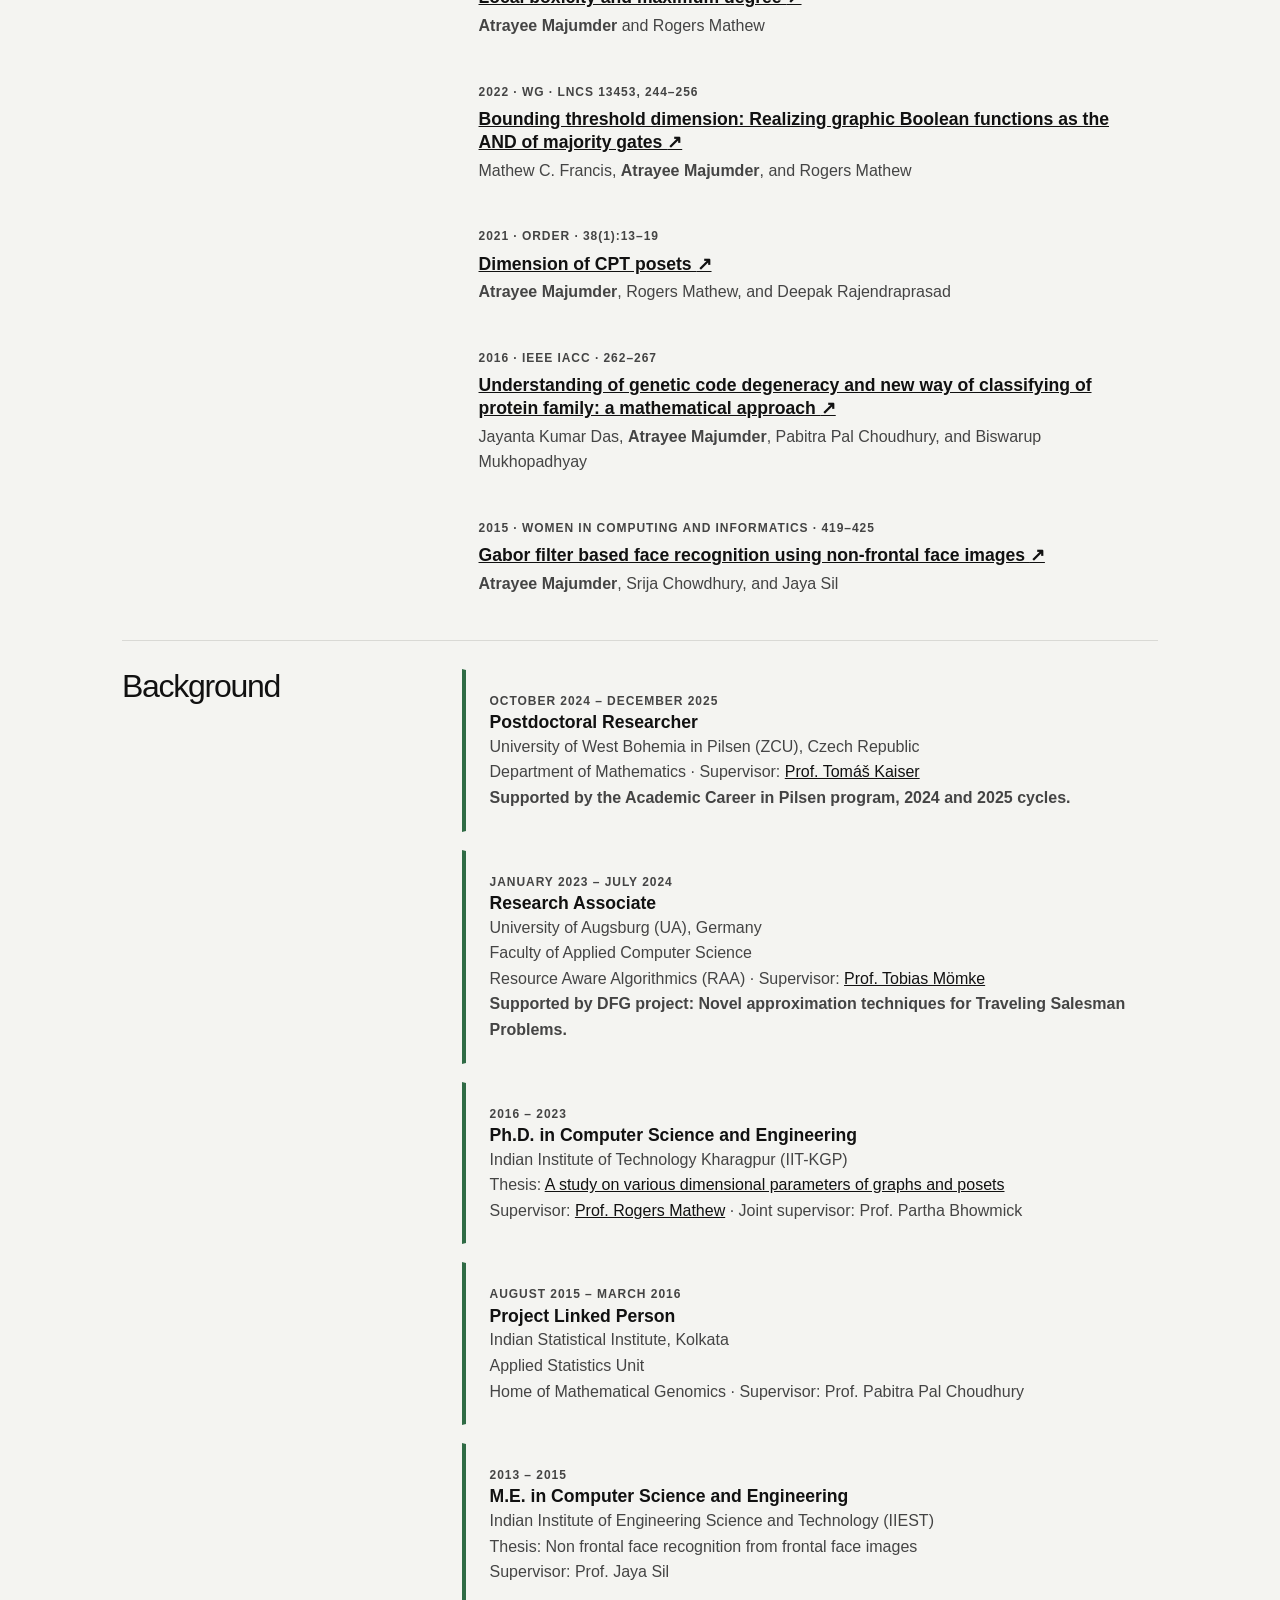
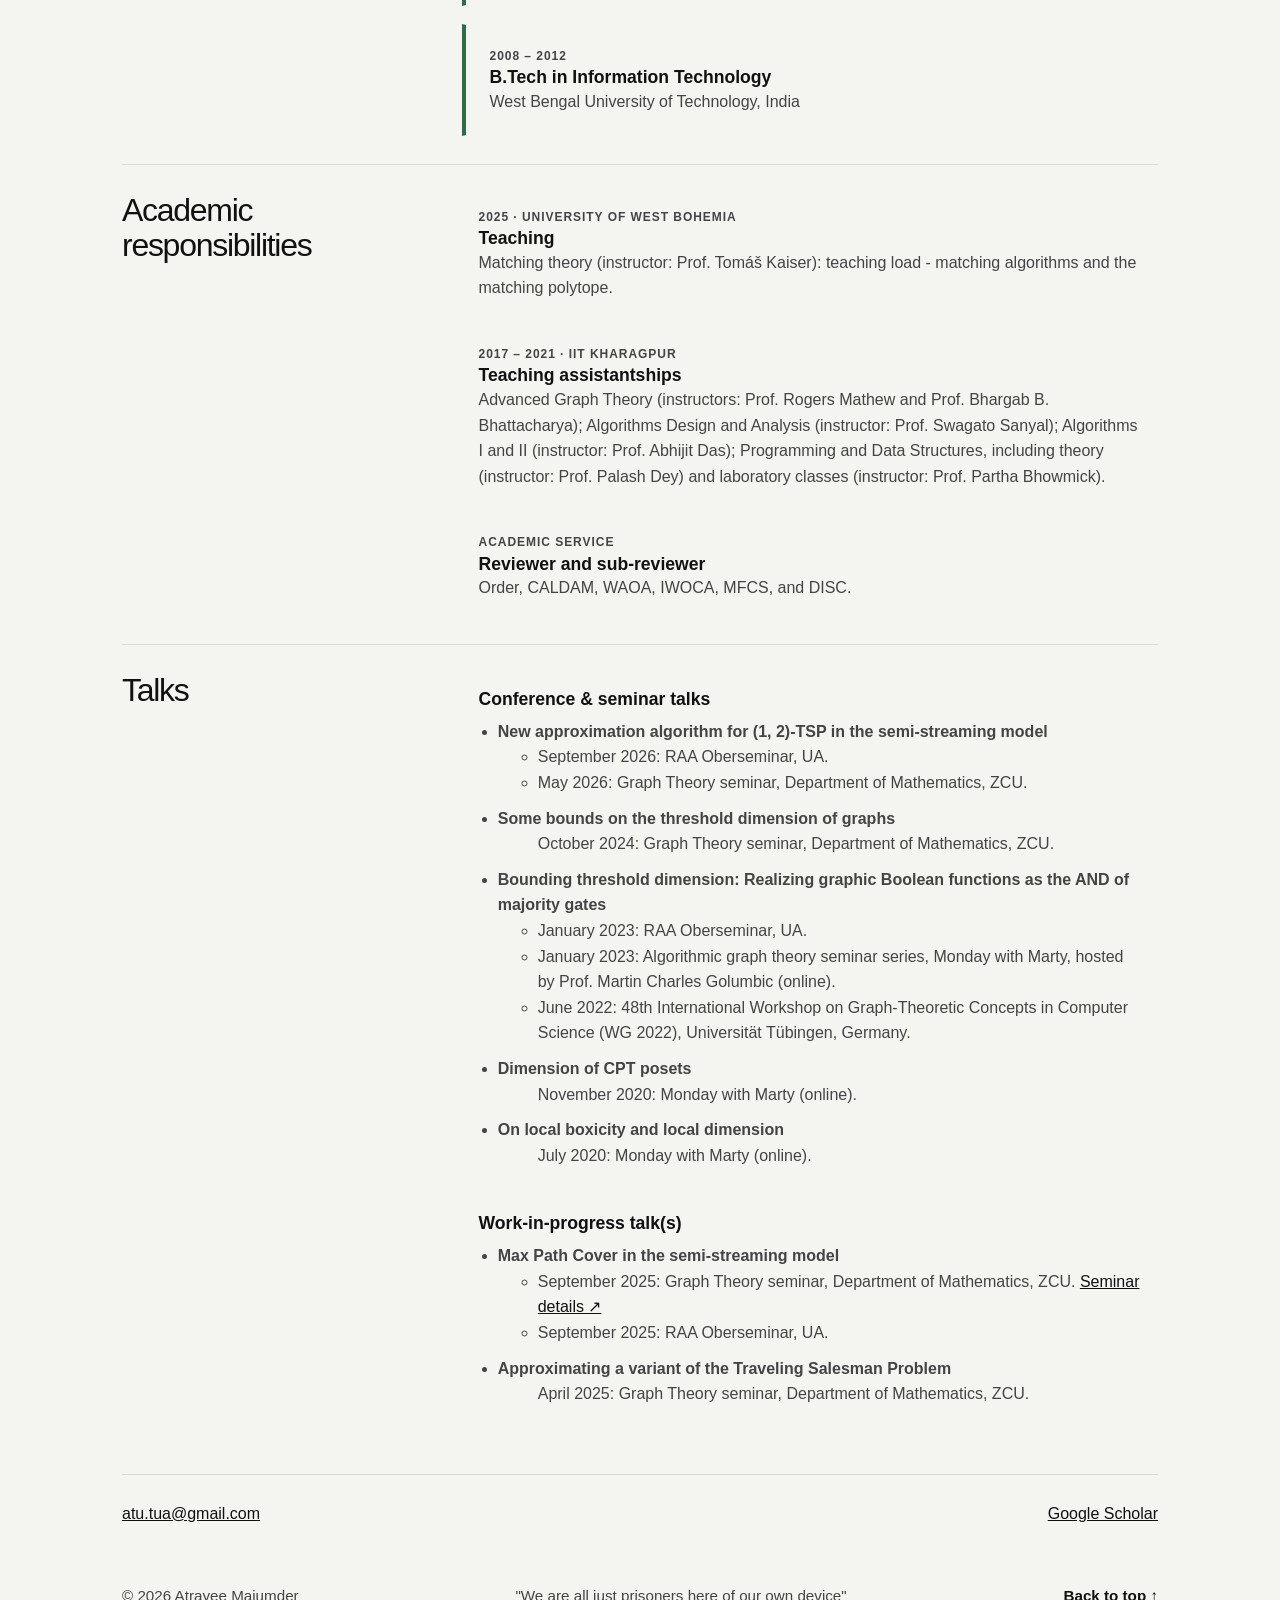
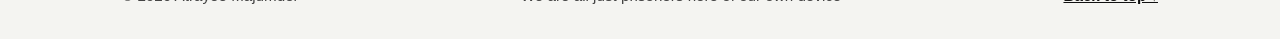
==== commit d509ad8c: "Refine teaching section in index.html Updated the teaching section to clarify teaching contributions" ====
--- a/index.html
+++ b/index.html
@@ -24,7 +24,7 @@
 <article class="paper"><p class="venue">2015 · Women in Computing and Informatics · 419–425</p><h3><a href="https://doi.org/10.1145/2791405.2791505">Gabor filter based face recognition using non-frontal face images <span aria-hidden="true">↗</span></a></h3><p><strong>Atrayee Majumder</strong>, Srija Chowdhury, and Jaya Sil</p></article>
 </div></section>
 <section class="section" id="experience"><div class="section-heading"><p class="eyebrow">03 / Experience</p><h2>Background</h2></div><div class="section-body"><div class="timeline"><article><p class="venue">October 2024 – December 2025</p><h3>Postdoctoral Researcher</h3><p class="institution">University of West Bohemia in Pilsen (ZCU), Czech Republic</p><p>Department of Mathematics · Supervisor: <a href="https://home.zcu.cz/~kaisert/">Prof. Tomáš Kaiser</a></p><p class="note"><strong>Supported by the Academic Career in Pilsen program, 2024 and 2025 cycles.</strong></p></article><article><p class="venue">January 2023 – July 2024</p><h3>Research Associate</h3><p class="institution">University of Augsburg (UA), Germany</p><p>Faculty of Applied Computer Science <br>Resource Aware Algorithmics (RAA) · Supervisor: <a href="https://www.uni-augsburg.de/de/fakultaet/fai/informatik/prof/raa/team/tm/">Prof. Tobias Mömke</a></p><p class="note"><strong>Supported by DFG project: Novel approximation techniques for Traveling Salesman Problems.</strong></p></article><article><p class="venue">2016 – 2023</p><h3>Ph.D. in Computer Science and Engineering</h3><p class="institution">Indian Institute of Technology Kharagpur (IIT-KGP)</p><p>Thesis: <a href="http://www.idr.iitkgp.ac.in/xmlui/handle/123456789/13426">A study on various dimensional parameters of graphs and posets</a></p><p class="note">Supervisor: <a href="https://people.iith.ac.in/rogers/">Prof. Rogers Mathew</a> · Joint supervisor: Prof. Partha Bhowmick</p></article><article><p class="venue">August 2015 – March 2016</p><h3>Project Linked Person</h3><p class="institution">Indian Statistical Institute, Kolkata</p><p> Applied Statistics Unit <br> Home of Mathematical Genomics · Supervisor: Prof. Pabitra Pal Choudhury</p></article><article><p class="venue">2013 – 2015</p><h3>M.E. in Computer Science and Engineering</h3><p class="institution">Indian Institute of Engineering Science and Technology (IIEST)</p><p>Thesis: Non frontal face recognition from frontal face images</p><p class="note">Supervisor: Prof. Jaya Sil</p></article><article><p class="venue">2008 – 2012</p><h3>B.Tech in Information Technology</h3><p>West Bengal University of Technology, India</p></article></div></div></section>
-<section class="section" id="teaching"><div class="section-heading"><h2>Academic responsibilities</h2></div><div class="section-body"><article class="teaching-block"><p class="venue">2025 · University of West Bohemia</p><h3>Teaching contributions</h3><p>Matching theory (instructor: Prof. Tomáš Kaiser): matching algorithms and the matching polytope.</p></article><article class="teaching-block"><p class="venue">2017 – 2021 · IIT Kharagpur</p><h3>Teaching assistantships</h3><p>Advanced Graph Theory (instructors: Prof. Rogers Mathew and Prof. Bhargab B. Bhattacharya); Algorithms Design and Analysis (instructor: Prof. Swagato Sanyal); Algorithms I and II (instructor: Prof. Abhijit Das); Programming and Data Structures, including theory (instructor: Prof. Palash Dey) and laboratory classes (instructor: Prof. Partha Bhowmick).</p></article><article class="teaching-block"><p class="venue">Academic service</p><h3>Reviewer and sub-reviewer</h3><p>Order, CALDAM, WAOA, IWOCA, MFCS, and DISC.</p></article></div></section>
+<section class="section" id="teaching"><div class="section-heading"><h2>Academic responsibilities</h2></div><div class="section-body"><article class="teaching-block"><p class="venue">2025 · University of West Bohemia</p><h3>Teaching</h3><p>Matching theory (instructor: Prof. Tomáš Kaiser): teaching load - matching algorithms and the matching polytope.</p></article><article class="teaching-block"><p class="venue">2017 – 2021 · IIT Kharagpur</p><h3>Teaching assistantships</h3><p>Advanced Graph Theory (instructors: Prof. Rogers Mathew and Prof. Bhargab B. Bhattacharya); Algorithms Design and Analysis (instructor: Prof. Swagato Sanyal); Algorithms I and II (instructor: Prof. Abhijit Das); Programming and Data Structures, including theory (instructor: Prof. Palash Dey) and laboratory classes (instructor: Prof. Partha Bhowmick).</p></article><article class="teaching-block"><p class="venue">Academic service</p><h3>Reviewer and sub-reviewer</h3><p>Order, CALDAM, WAOA, IWOCA, MFCS, and DISC.</p></article></div></section>
 <section class="section" id="talks"><div class="section-heading"><h2>Talks</h2></div><div class="section-body"><article class="teaching-block"><h3>Conference & seminar talks</h3><ul class="talks"><li><strong>New approximation algorithm for (1, 2)-TSP in the semi-streaming model</strong><ul><li>September 2026: RAA Oberseminar, UA.</li><li>May 2026: Graph Theory seminar, Department of Mathematics, ZCU.</li></ul></li><li><strong>Some bounds on the threshold dimension of graphs</strong><ul>October 2024: Graph Theory seminar, Department of Mathematics, ZCU.</ul></li><li><strong>Bounding threshold dimension: Realizing graphic Boolean functions as the AND of majority gates</strong><ul><li>January 2023: RAA Oberseminar, UA.</li><li>January 2023: Algorithmic graph theory seminar series, Monday with Marty, hosted by Prof. Martin Charles Golumbic (online).</li><li>June 2022: 48th International Workshop on Graph-Theoretic Concepts in Computer Science (WG 2022), Universität Tübingen, Germany.</li></ul></li><li><strong>Dimension of CPT posets</strong><ul>November 2020: Monday with Marty (online).</ul></li><li><strong>On local boxicity and local dimension</strong><ul>July 2020: Monday with Marty (online).</ul></li></ul></article><article class="teaching-block"><h3>Work-in-progress talk(s)</h3><ul class="talks"><li><strong>Max Path Cover in the semi-streaming model</strong><ul><li>September 2025: Graph Theory seminar, Department of Mathematics, ZCU. <a href="https://iti.zcu.cz/ce-iti/seminars/250930_Majumder.pdf">Seminar details ↗</a></li><li>September 2025: RAA Oberseminar, UA.</li></ul></li><li><strong>Approximating a variant of the Traveling Salesman Problem</strong><ul>April 2025: Graph Theory seminar, Department of Mathematics, ZCU.</ul></li></ul></article></div></section>
 <section class="contact" id="contact"><a class="email" href="mailto:atu.tua@gmail.com">atu.tua@gmail.com</a><a href="https://scholar.google.com/citations?user=UBncRQYAAAAJ&amp;hl=en">Google Scholar</a></section>
 </main><footer><p>© 2026 Atrayee Majumder</p>"We are all just prisoners here of our own device"<a href="#home">Back to top ↑</a></footer>
